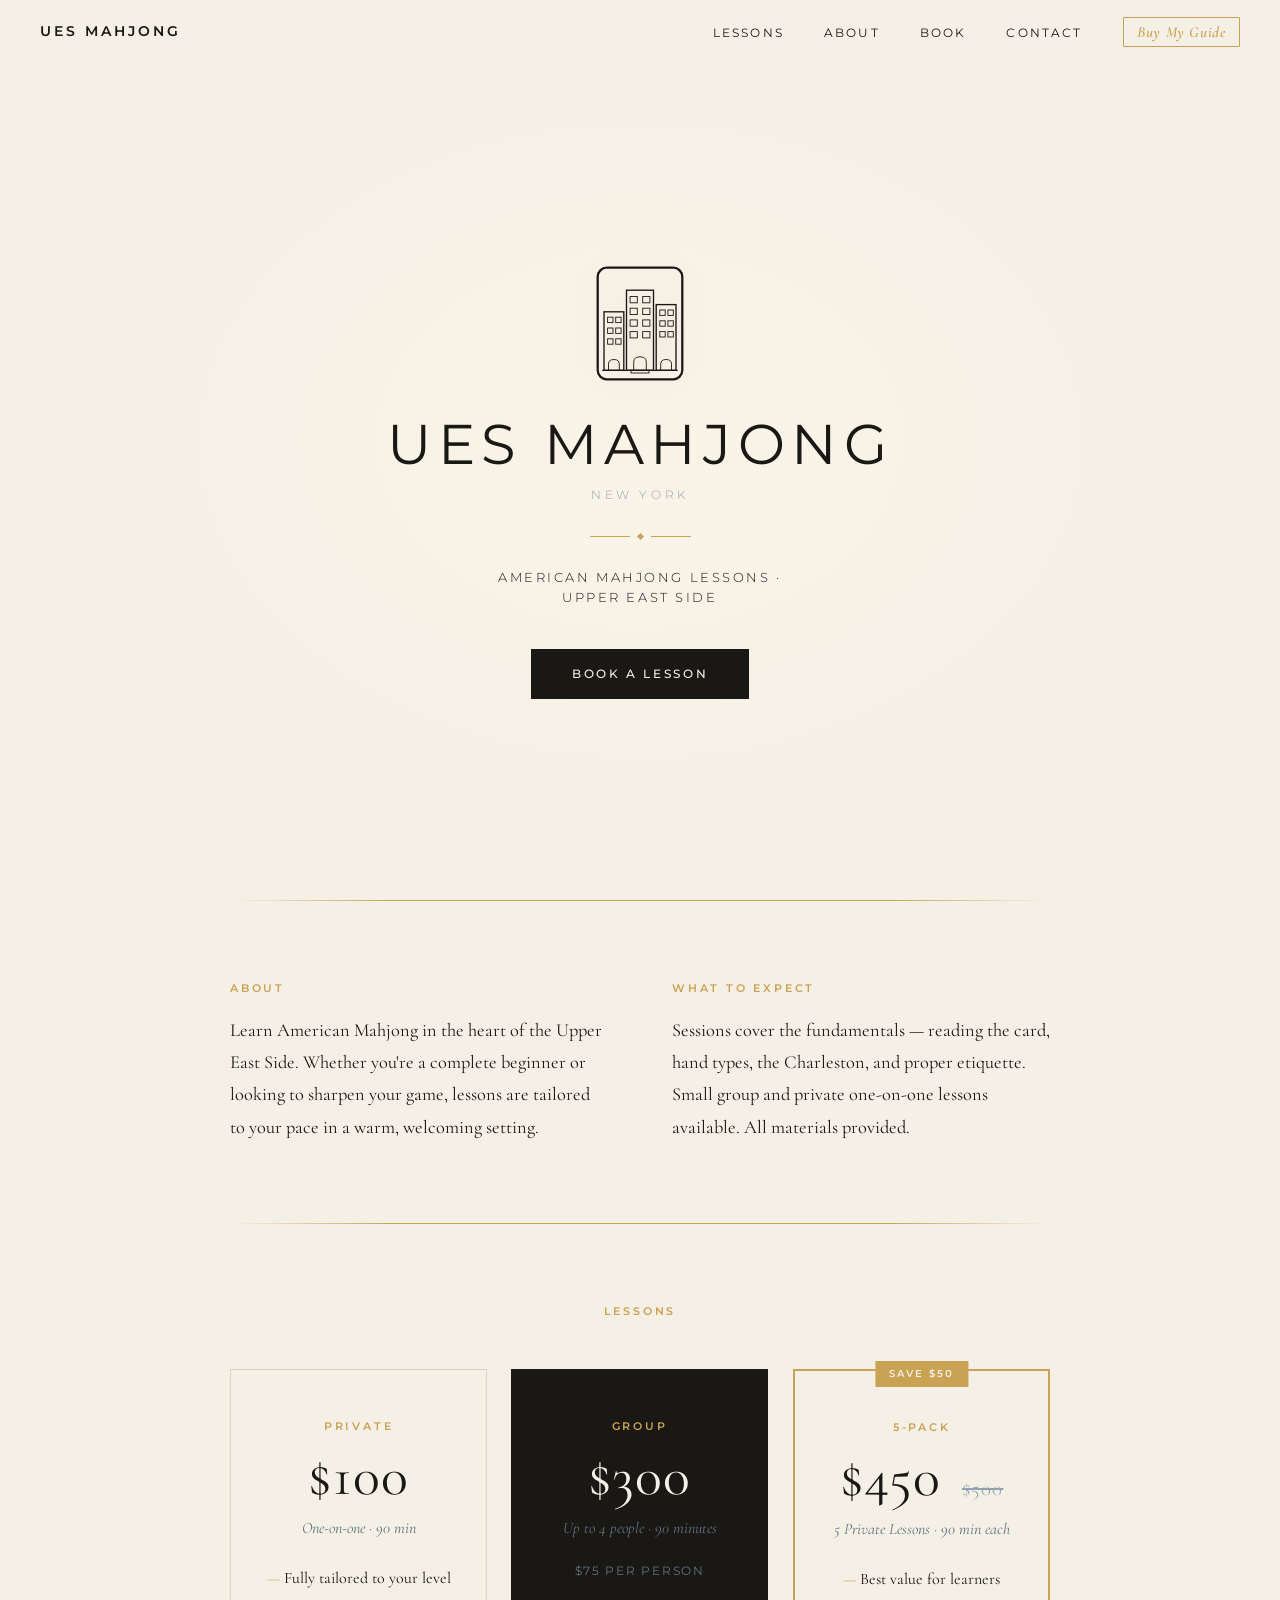
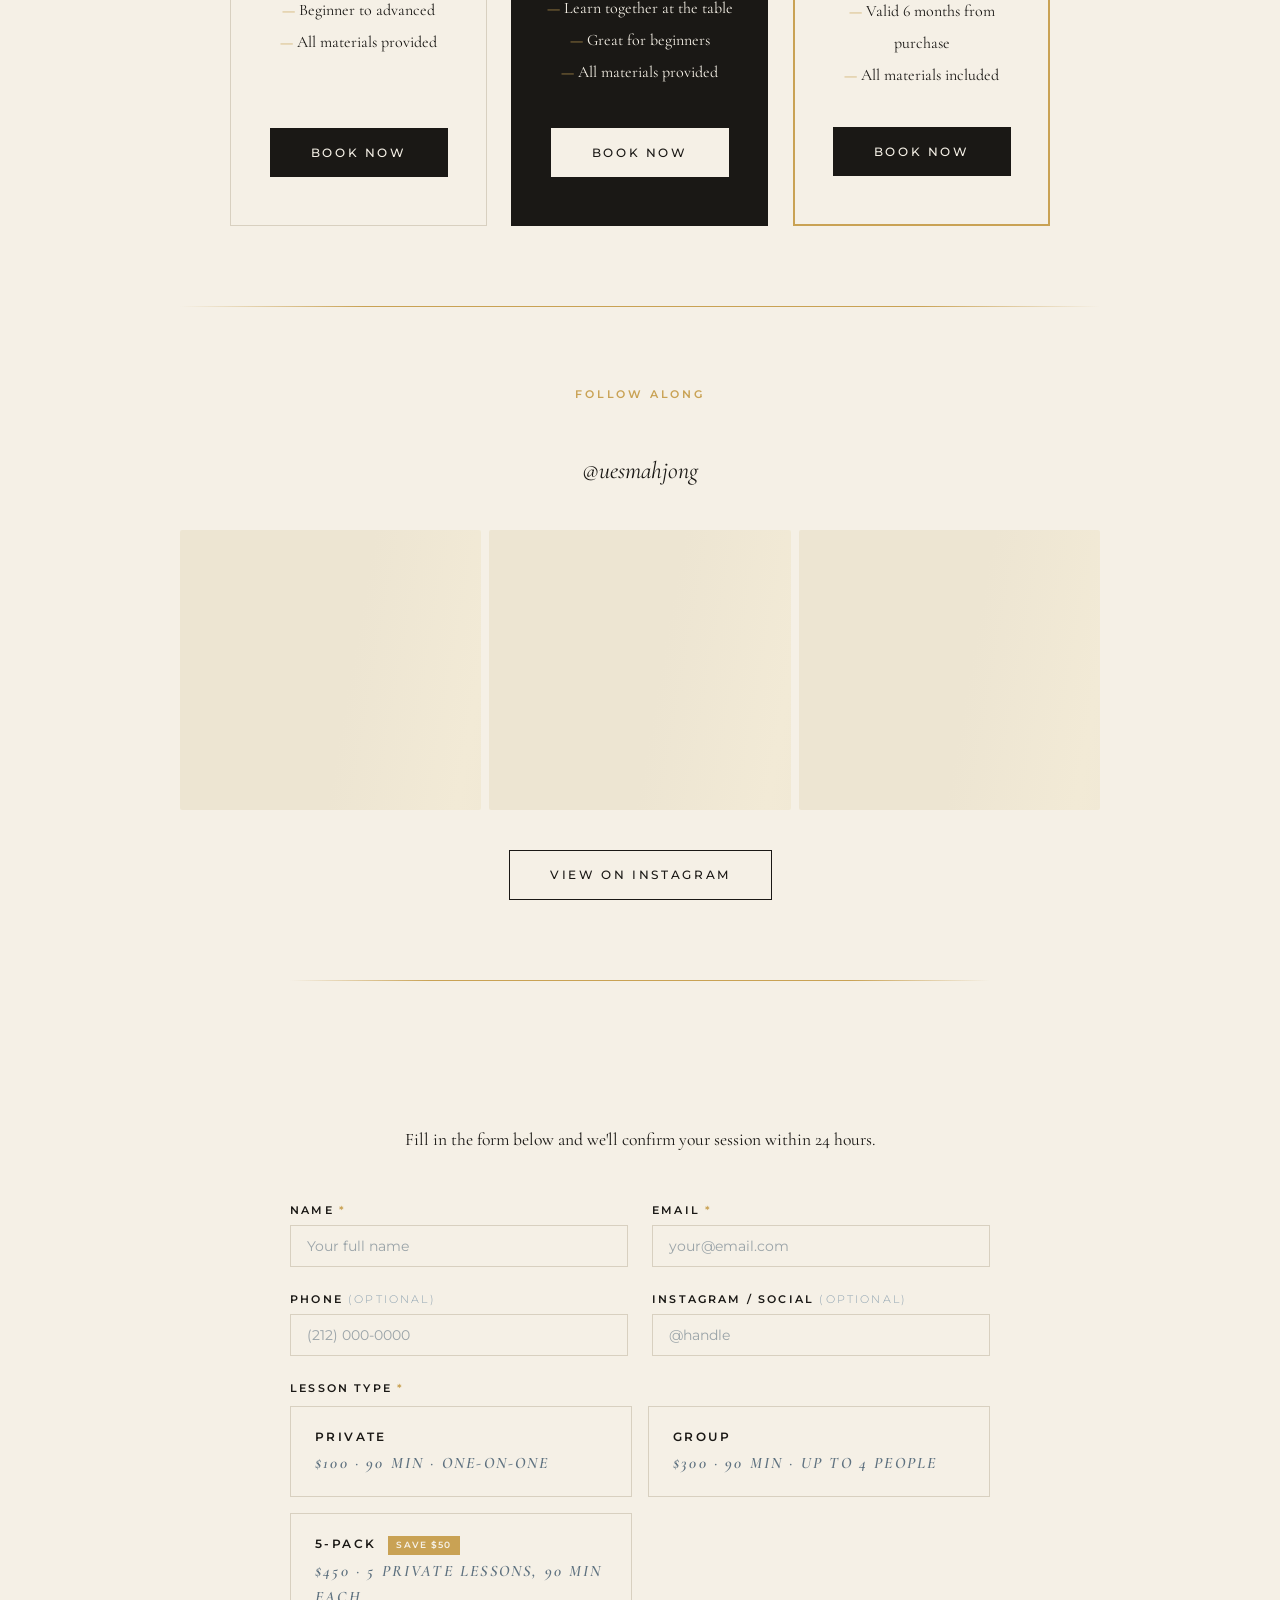
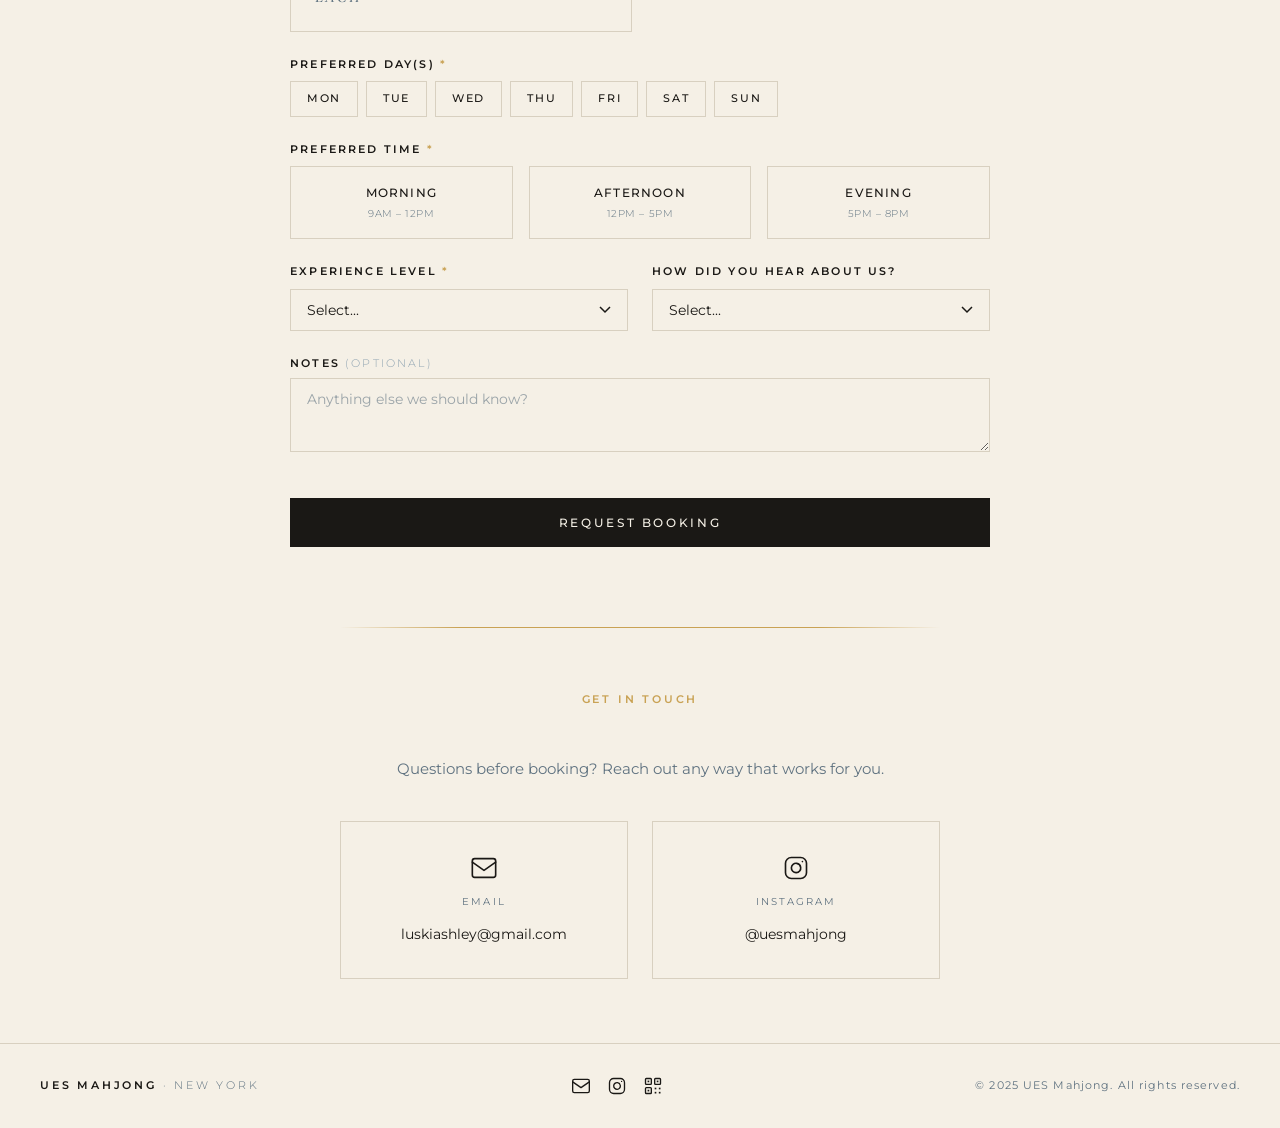
==== index.html @ 8f5a0c92 "Move Buy My Guide to end of nav, style as italic gold bordered pill https://claude.ai/code/session_0" ====
<!DOCTYPE html>
<html lang="en">
<head>
  <meta charset="UTF-8" />
  <meta name="viewport" content="width=device-width, initial-scale=1.0" />
  <meta name="theme-color" content="#f5f0e6" />
  <meta name="color-scheme" content="light" />
  <title>UES Mahjong · New York</title>
  <meta name="description" content="Private & group American Mahjong lessons on the Upper East Side, NYC. Beginner-friendly NMJL instruction — learn to play, improve your game, or host a mahjong night." />
  <link rel="canonical" href="https://uesmahjong.com/" />
  <link rel="icon" type="image/svg+xml" href="favicon.svg" />
  <link rel="apple-touch-icon" href="favicon.svg" />

  <link rel="preconnect" href="https://fonts.googleapis.com" />
  <link rel="preconnect" href="https://fonts.gstatic.com" crossorigin />
  <link rel="stylesheet" href="https://fonts.googleapis.com/css2?family=Cormorant+Garamond:ital,wght@0,400;0,600;1,400;1,600&family=Montserrat:wght@300;400;500;600&display=swap" />

  <meta property="og:type" content="website" />
  <meta property="og:url" content="https://uesmahjong.com/" />
  <meta property="og:title" content="UES Mahjong · American Mahjong Lessons in NYC" />
  <meta property="og:description" content="Private and group American Mahjong lessons on the Upper East Side. Learn to play, improve your game, or host a beginner session." />
  <meta property="og:image" content="https://uesmahjong.com/og-image.png" />
  <meta property="og:image:width" content="1200" />
  <meta property="og:image:height" content="630" />
  <meta property="og:locale" content="en_US" />
  <meta property="og:site_name" content="UES Mahjong" />

  <meta name="twitter:card" content="summary_large_image" />
  <meta name="twitter:title" content="UES Mahjong · American Mahjong Lessons in NYC" />
  <meta name="twitter:description" content="Private and group American Mahjong lessons on the Upper East Side." />
  <meta name="twitter:image" content="https://uesmahjong.com/og-image.png" />

  <script type="application/ld+json">
  {
    "@context": "https://schema.org",
    "@type": "LocalBusiness",
    "name": "UES Mahjong",
    "description": "Private and group American Mahjong lessons on the Upper East Side, New York City.",
    "url": "https://uesmahjong.com/",
    "image": "https://uesmahjong.com/og-image.png",
    "priceRange": "$$",
    "address": {
      "@type": "PostalAddress",
      "addressLocality": "New York",
      "addressRegion": "NY",
      "addressCountry": "US"
    },
    "areaServed": "Upper East Side, Manhattan",
    "sameAs": ["https://instagram.com/uesmahjong"],
    "makesOffer": [
      { "@type": "Offer", "name": "Private Lesson (90 min)", "price": "100", "priceCurrency": "USD" },
      { "@type": "Offer", "name": "Group Lesson (up to 4, 90 min)", "price": "300", "priceCurrency": "USD" },
      { "@type": "Offer", "name": "5-Pack Private Lessons", "price": "450", "priceCurrency": "USD" }
    ]
  }
  </script>

  <link rel="stylesheet" href="style.css" />
</head>
<body>

  <!-- NAV -->
  <nav id="siteNav">
    <a class="nav-logo" href="#top">UES Mahjong</a>
    <ul class="nav-links">
      <li><a href="#lessons">Lessons</a></li>
      <li><a href="#about">About</a></li>
      <li><a href="#book">Book</a></li>
      <li><a href="#contact">Contact</a></li>
      <li><a href="guide.html" class="nav-buy">Buy My Guide</a></li>
    </ul>
    <button class="nav-toggle" type="button" aria-label="Open menu" aria-expanded="false" aria-controls="mobileMenu">
      <span></span><span></span><span></span>
    </button>
  </nav>

  <dialog id="mobileMenu" class="mobile-menu" aria-label="Site menu">
    <button class="mobile-menu-close" type="button" aria-label="Close menu">&times;</button>
    <ul class="mobile-menu-links">
      <li><a href="#lessons">Lessons</a></li>
      <li><a href="#about">About</a></li>
      <li><a href="#book">Book</a></li>
      <li><a href="#contact">Contact</a></li>
      <li><a href="guide.html" class="nav-buy">Buy My Guide</a></li>
    </ul>
  </dialog>

  <span id="top" aria-hidden="true"></span>

  <!-- HERO -->
  <section class="hero">
    <div class="hero-pattern" aria-hidden="true"></div>

    <!-- Brownstone logo mark -->
    <svg class="logo-mark" data-reveal viewBox="0 0 100 130" xmlns="http://www.w3.org/2000/svg" aria-hidden="true">
      <rect x="3" y="3" width="94" height="124" rx="10" ry="10" fill="none" stroke="currentColor" stroke-width="2.5"/>
      <!-- Left building -->
      <rect x="10" y="52" width="22" height="65" fill="none" stroke="currentColor" stroke-width="1.5"/>
      <rect x="14" y="58" width="6" height="6" fill="none" stroke="currentColor" stroke-width="1"/>
      <rect x="23" y="58" width="6" height="6" fill="none" stroke="currentColor" stroke-width="1"/>
      <rect x="14" y="70" width="6" height="6" fill="none" stroke="currentColor" stroke-width="1"/>
      <rect x="23" y="70" width="6" height="6" fill="none" stroke="currentColor" stroke-width="1"/>
      <rect x="14" y="82" width="6" height="6" fill="none" stroke="currentColor" stroke-width="1"/>
      <rect x="23" y="82" width="6" height="6" fill="none" stroke="currentColor" stroke-width="1"/>
      <path d="M 15 117 L 15 110 Q 15 105 21 105 Q 27 105 27 110 L 27 117" fill="none" stroke="currentColor" stroke-width="1"/>
      <!-- Middle building (tallest) -->
      <rect x="35" y="28" width="30" height="89" fill="none" stroke="currentColor" stroke-width="1.5"/>
      <rect x="39" y="35" width="8" height="7" fill="none" stroke="currentColor" stroke-width="1"/>
      <rect x="53" y="35" width="8" height="7" fill="none" stroke="currentColor" stroke-width="1"/>
      <rect x="39" y="48" width="8" height="7" fill="none" stroke="currentColor" stroke-width="1"/>
      <rect x="53" y="48" width="8" height="7" fill="none" stroke="currentColor" stroke-width="1"/>
      <rect x="39" y="61" width="8" height="7" fill="none" stroke="currentColor" stroke-width="1"/>
      <rect x="53" y="61" width="8" height="7" fill="none" stroke="currentColor" stroke-width="1"/>
      <rect x="39" y="74" width="8" height="7" fill="none" stroke="currentColor" stroke-width="1"/>
      <rect x="53" y="74" width="8" height="7" fill="none" stroke="currentColor" stroke-width="1"/>
      <path d="M 43 117 L 43 108 Q 43 102 50 102 Q 57 102 57 108 L 57 117" fill="none" stroke="currentColor" stroke-width="1"/>
      <rect x="40" y="117" width="20" height="3" fill="none" stroke="currentColor" stroke-width="1"/>
      <!-- Right building -->
      <rect x="68" y="44" width="22" height="73" fill="none" stroke="currentColor" stroke-width="1.5"/>
      <rect x="72" y="50" width="6" height="6" fill="none" stroke="currentColor" stroke-width="1"/>
      <rect x="81" y="50" width="6" height="6" fill="none" stroke="currentColor" stroke-width="1"/>
      <rect x="72" y="62" width="6" height="6" fill="none" stroke="currentColor" stroke-width="1"/>
      <rect x="81" y="62" width="6" height="6" fill="none" stroke="currentColor" stroke-width="1"/>
      <rect x="72" y="74" width="6" height="6" fill="none" stroke="currentColor" stroke-width="1"/>
      <rect x="81" y="74" width="6" height="6" fill="none" stroke="currentColor" stroke-width="1"/>
      <path d="M 73 117 L 73 110 Q 73 105 79 105 Q 85 105 85 110 L 85 117" fill="none" stroke="currentColor" stroke-width="1"/>
      <!-- Ground -->
      <line x1="8" y1="117" x2="92" y2="117" stroke="currentColor" stroke-width="1.5"/>
    </svg>

    <h1 class="hero-title" data-reveal>UES Mahjong</h1>
    <p class="hero-subtitle" data-reveal>New York</p>
    <div class="hero-flourish" data-reveal aria-hidden="true">
      <span class="flourish-line"></span><span class="flourish-diamond"></span><span class="flourish-line"></span>
    </div>
    <p class="hero-tagline" data-reveal>American Mahjong Lessons &middot;<br>Upper East Side</p>
    <a class="btn-book" data-reveal href="#book">Book a Lesson</a>

  </section>

  <!-- INTRO -->
  <section class="intro" id="about" data-reveal>

    <div class="intro-block" data-reveal>
      <h2>About</h2>
      <p>
        Learn American Mahjong in the heart of the Upper East Side. Whether you're a complete beginner or looking to sharpen your game, lessons are tailored to your pace in a warm, welcoming setting.
      </p>
    </div>

    <div class="intro-block" id="expect" data-reveal>
      <h2>What to Expect</h2>
      <p>
        Sessions cover the fundamentals — reading the card, hand types, the Charleston, and proper etiquette. Small group and private one-on-one lessons available. All materials provided.
      </p>
    </div>

  </section>

  <!-- LESSONS & PRICING -->
  <section class="pricing" id="lessons" data-reveal>
    <h2 class="section-label" data-reveal>Lessons</h2>
    <div class="pricing-grid">

      <div class="pricing-card" data-reveal>
        <p class="pricing-type">Private</p>
        <p class="pricing-amount">$100</p>
        <p class="pricing-detail">One-on-one · 90 min</p>
        <ul class="pricing-features">
          <li>Fully tailored to your level</li>
          <li>Beginner to advanced</li>
          <li>All materials provided</li>
        </ul>
        <a class="btn-book" href="#book">Book Now</a>
      </div>

      <div class="pricing-card pricing-card--featured" data-reveal>
        <p class="pricing-type">Group</p>
        <p class="pricing-amount">$300</p>
        <p class="pricing-detail">Up to 4 people · 90 minutes</p>
        <p class="pricing-per-note">$75 per person</p>
        <ul class="pricing-features">
          <li>Learn together at the table</li>
          <li>Great for beginners</li>
          <li>All materials provided</li>
        </ul>
        <a class="btn-book btn-book--light" href="#book">Book Now</a>
      </div>

      <div class="pricing-card pricing-card--package" data-reveal>
        <span class="pricing-save">Save $50</span>
        <p class="pricing-type">5-Pack</p>
        <p class="pricing-amount">$450 <span class="pricing-original">$500</span></p>
        <p class="pricing-detail">5 Private Lessons · 90 min each</p>
        <ul class="pricing-features">
          <li>Best value for learners</li>
          <li>Valid 6 months from purchase</li>
          <li>All materials included</li>
        </ul>
        <a class="btn-book" href="#book">Book Now</a>
      </div>

    </div>
  </section>

  <!-- INSTAGRAM -->
  <section class="instagram" id="instagram" data-reveal>
    <h2 class="section-label" data-reveal>Follow Along</h2>
    <p class="instagram-handle" data-reveal>
      <a href="https://instagram.com/uesmahjong" target="_blank" rel="noopener">&#64;uesmahjong</a>
    </p>
    <div class="instagram-embed" id="instagramEmbed" data-reveal>
      <div class="ig-skeleton" aria-hidden="true">
        <div class="ig-skeleton-tile"></div>
        <div class="ig-skeleton-tile"></div>
        <div class="ig-skeleton-tile"></div>
      </div>
      <div data-behold-id="a79mxJ9Tf52bvKmP9rlH"></div>
    </div>
    <a class="btn-book btn-book--outline" data-reveal href="https://instagram.com/uesmahjong" target="_blank" rel="noopener">View on Instagram</a>
  </section>

  <!-- BOOK -->
  <section class="booking" id="book" data-reveal>
    <h2 class="section-label" data-reveal>Book a Lesson</h2>
    <p class="booking-intro" data-reveal>Fill in the form below and we'll confirm your session within 24 hours.</p>

    <div class="booking-success" id="bookingSuccess">
      <p class="success-icon">&#10003;</p>
      <p class="success-title">Request Received</p>
      <p class="success-msg">Thank you! We'll be in touch within 24 hours to confirm your lesson.</p>
    </div>

    <form class="booking-form" id="bookingForm" action="https://formspree.io/f/mqewqwbw" method="POST" novalidate>

      <!-- Contact -->
      <div class="form-group form-group--float">
        <input type="text" id="name" name="name" required placeholder="Your full name" />
        <label for="name">Name <span class="required">*</span></label>
      </div>

      <div class="form-group form-group--float">
        <input type="email" id="email" name="email" required placeholder="your@email.com" />
        <label for="email">Email <span class="required">*</span></label>
      </div>

      <div class="form-group form-group--float">
        <input type="tel" id="phone" name="phone" placeholder="(212) 000-0000" />
        <label for="phone">Phone <span class="optional">(optional)</span></label>
      </div>

      <div class="form-group form-group--float">
        <input type="text" id="instagram" name="instagram" placeholder="@handle" />
        <label for="instagram">Instagram / Social <span class="optional">(optional)</span></label>
      </div>

      <!-- Lesson Type -->
      <div class="form-group form-group--full">
        <label>Lesson Type <span class="required">*</span></label>
        <div class="lesson-type-options">
          <label class="radio-card">
            <input type="radio" name="lesson_type" value="Private ($100 · 90 min)" required />
            <span class="radio-card-inner">
              <span class="radio-card-title">Private</span>
              <span class="radio-card-detail">$100 · 90 min · One-on-one</span>
            </span>
          </label>
          <label class="radio-card">
            <input type="radio" name="lesson_type" value="Group ($300 · 90 min · up to 4)" />
            <span class="radio-card-inner">
              <span class="radio-card-title">Group</span>
              <span class="radio-card-detail">$300 · 90 min · Up to 4 people</span>
            </span>
          </label>
          <label class="radio-card">
            <input type="radio" name="lesson_type" value="5-Pack Private ($450 · 5 × 90 min)" />
            <span class="radio-card-inner">
              <span class="radio-card-title">5-Pack <span class="radio-badge">Save $50</span></span>
              <span class="radio-card-detail">$450 · 5 private lessons, 90 min each</span>
            </span>
          </label>
        </div>
      </div>

      <!-- Group Size (shown only for group) -->
      <div class="form-group form-group--full form-group--collapsible" id="groupSizeField">
        <label for="group_size">Number of People <span class="required">*</span></label>
        <select id="group_size" name="group_size">
          <option value="">Select...</option>
          <option value="2">2 people</option>
          <option value="3">3 people</option>
          <option value="4">4 people</option>
        </select>
      </div>

      <!-- Preferred Days -->
      <div class="form-group form-group--full">
        <label>Preferred Day(s) <span class="required">*</span></label>
        <div class="day-checkboxes">
          <label class="day-pill"><input type="checkbox" name="days" value="Mon" /><span>Mon</span></label>
          <label class="day-pill"><input type="checkbox" name="days" value="Tue" /><span>Tue</span></label>
          <label class="day-pill"><input type="checkbox" name="days" value="Wed" /><span>Wed</span></label>
          <label class="day-pill"><input type="checkbox" name="days" value="Thu" /><span>Thu</span></label>
          <label class="day-pill"><input type="checkbox" name="days" value="Fri" /><span>Fri</span></label>
          <label class="day-pill"><input type="checkbox" name="days" value="Sat" /><span>Sat</span></label>
          <label class="day-pill"><input type="checkbox" name="days" value="Sun" /><span>Sun</span></label>
        </div>
      </div>

      <!-- Preferred Time -->
      <div class="form-group form-group--full">
        <label>Preferred Time <span class="required">*</span></label>
        <div class="time-options">
          <label class="time-card">
            <input type="radio" name="preferred_time" value="Morning (9am–12pm)" required />
            <span>Morning<br/><small>9am – 12pm</small></span>
          </label>
          <label class="time-card">
            <input type="radio" name="preferred_time" value="Afternoon (12pm–5pm)" />
            <span>Afternoon<br/><small>12pm – 5pm</small></span>
          </label>
          <label class="time-card">
            <input type="radio" name="preferred_time" value="Evening (5pm–8pm)" />
            <span>Evening<br/><small>5pm – 8pm</small></span>
          </label>
        </div>
      </div>

      <!-- Experience & Source -->
      <div class="form-group">
        <label for="experience">Experience Level <span class="required">*</span></label>
        <select id="experience" name="experience" required>
          <option value="">Select...</option>
          <option value="Beginner">Beginner — never played</option>
          <option value="Some experience">Some experience</option>
          <option value="Regular player">Regular player</option>
        </select>
      </div>

      <div class="form-group">
        <label for="source">How did you hear about us?</label>
        <select id="source" name="source">
          <option value="">Select...</option>
          <option value="Word of mouth">Word of mouth</option>
          <option value="Instagram">Instagram</option>
          <option value="Google">Google</option>
          <option value="Other">Other</option>
        </select>
      </div>

      <!-- Notes -->
      <div class="form-group form-group--full form-group--float">
        <textarea id="notes" name="notes" rows="3" placeholder="Anything else we should know?"></textarea>
        <label for="notes">Notes <span class="optional">(optional)</span></label>
      </div>

      <div class="form-group form-group--full">
        <p class="form-error" id="formError" aria-live="polite"></p>
        <button type="submit" class="btn-submit" id="submitBtn">Request Booking</button>
      </div>

    </form>

  </section>

  <!-- CONTACT -->
  <section class="contact-section" id="contact" data-reveal>
    <h2 class="section-label" data-reveal>Get in Touch</h2>
    <p class="contact-intro" data-reveal>Questions before booking? Reach out any way that works for you.</p>
    <div class="contact-cards">
      <a class="contact-card" data-reveal href="mailto:luskiashley@gmail.com">
        <svg viewBox="0 0 24 24" width="28" height="28" fill="none" stroke="currentColor" stroke-width="1.4" stroke-linecap="round" stroke-linejoin="round"><rect x="2" y="4" width="20" height="16" rx="2"/><path d="M2 7l10 7 10-7"/></svg>
        <span class="contact-card-label">Email</span>
        <span class="contact-card-value">luskiashley@gmail.com</span>
      </a>
      <a class="contact-card" data-reveal href="https://instagram.com/uesmahjong" target="_blank" rel="noopener">
        <svg viewBox="0 0 24 24" width="28" height="28" fill="none" stroke="currentColor" stroke-width="1.4" stroke-linecap="round" stroke-linejoin="round"><rect x="3" y="3" width="18" height="18" rx="5" ry="5"/><path d="M16 11.37A4 4 0 1 1 12.63 8 4 4 0 0 1 16 11.37z"/><line x1="17.5" y1="6.5" x2="17.51" y2="6.5"/></svg>
        <span class="contact-card-label">Instagram</span>
        <span class="contact-card-value">@uesmahjong</span>
      </a>
    </div>
  </section>

  <!-- FOOTER -->
  <footer>
    <p class="footer-brand">UES Mahjong <span>&middot; New York</span></p>
    <div class="footer-icons">
      <a class="footer-social" href="mailto:luskiashley@gmail.com" aria-label="Email">
        <svg viewBox="0 0 24 24" width="20" height="20" fill="none" stroke="currentColor" stroke-width="1.6" stroke-linecap="round" stroke-linejoin="round">
          <rect x="2" y="4" width="20" height="16" rx="2"/>
          <path d="M2 7l10 7 10-7"/>
        </svg>
      </a>
      <a class="footer-social" href="https://instagram.com/uesmahjong" target="_blank" rel="noopener" aria-label="Instagram">
        <svg viewBox="0 0 24 24" width="20" height="20" fill="none" stroke="currentColor" stroke-width="1.6" stroke-linecap="round" stroke-linejoin="round">
          <rect x="3" y="3" width="18" height="18" rx="5" ry="5"/>
          <path d="M16 11.37A4 4 0 1 1 12.63 8 4 4 0 0 1 16 11.37z"/>
          <line x1="17.5" y1="6.5" x2="17.51" y2="6.5"/>
        </svg>
      </a>
      <button class="footer-social qr-trigger" type="button" aria-label="Show QR code" onclick="document.getElementById('qrModal').showModal()">
        <svg viewBox="0 0 24 24" width="20" height="20" fill="none" stroke="currentColor" stroke-width="1.6" stroke-linejoin="round">
          <rect x="3" y="3" width="7" height="7" rx="1"/>
          <rect x="14" y="3" width="7" height="7" rx="1"/>
          <rect x="3" y="14" width="7" height="7" rx="1"/>
          <rect x="5.5" y="5.5" width="2" height="2" fill="currentColor" stroke="none"/>
          <rect x="16.5" y="5.5" width="2" height="2" fill="currentColor" stroke="none"/>
          <rect x="5.5" y="16.5" width="2" height="2" fill="currentColor" stroke="none"/>
          <rect x="14" y="14" width="2" height="2" fill="currentColor" stroke="none"/>
          <rect x="19" y="14" width="2" height="2" fill="currentColor" stroke="none"/>
          <rect x="14" y="19" width="2" height="2" fill="currentColor" stroke="none"/>
          <rect x="19" y="19" width="2" height="2" fill="currentColor" stroke="none"/>
        </svg>
      </button>
    </div>
    <small>&copy; 2025 UES Mahjong. All rights reserved.</small>
  </footer>

  <!-- QR code modal -->
  <dialog id="qrModal" class="qr-modal">
    <form method="dialog" class="qr-modal-inner">
      <button class="qr-close" aria-label="Close" type="submit">&times;</button>
      <p class="qr-title">Scan to visit</p>
      <img src="https://api.qrserver.com/v1/create-qr-code/?size=280x280&margin=10&data=https%3A%2F%2Fuesmahjong.com%2F" alt="QR code to UES Mahjong website" width="280" height="280" loading="lazy" referrerpolicy="no-referrer" />
      <p class="qr-url">uesmahjong.com</p>
    </form>
  </dialog>

  <!-- Sticky mobile book CTA -->
  <div class="sticky-cta" id="stickyCta" aria-hidden="true">
    <a class="sticky-cta-btn" href="#book">Book a Lesson</a>
  </div>

  <!-- Behold.so Instagram widget -->
  <script src="https://w.behold.so/widget.js" type="module"></script>

  <script>
    // Hero parallax — pattern layer at 0.35×, logo-mark at 0.15× (reduced on mobile)
    (function() {
      if (window.matchMedia('(prefers-reduced-motion: reduce)').matches) return;
      var pattern = document.querySelector('.hero-pattern');
      var logoMark = document.querySelector('.logo-mark');
      var hero = document.querySelector('.hero');
      if (!pattern || !hero) return;
      var isMobile = window.innerWidth < 768;
      var patternRate = isMobile ? 0.15 : 0.35;
      var logoRate = isMobile ? 0.06 : 0.15;
      var heroH = hero.offsetHeight;
      var ticking = false;
      window.addEventListener('scroll', function() {
        if (ticking) return;
        ticking = true;
        requestAnimationFrame(function() {
          var sy = window.scrollY;
          if (sy <= heroH) {
            pattern.style.transform = 'translateY(' + (sy * patternRate) + 'px)';
            if (logoMark) logoMark.style.transform = 'translateY(' + (sy * logoRate) + 'px)';
          }
          ticking = false;
        });
      }, { passive: true });
    })();

    // Scroll-aware nav
    (function() {
      var nav = document.getElementById('siteNav');
      if (!nav) return;
      var onScroll = function() {
        if (window.scrollY > 24) nav.classList.add('nav--scrolled');
        else nav.classList.remove('nav--scrolled');
      };
      window.addEventListener('scroll', onScroll, { passive: true });
      onScroll();
    })();

    // Reveal-on-scroll
    (function() {
      var prefersReduced = window.matchMedia && window.matchMedia('(prefers-reduced-motion: reduce)').matches;
      var els = document.querySelectorAll('[data-reveal]');
      if (prefersReduced || !('IntersectionObserver' in window)) {
        els.forEach(function(el) { el.classList.add('is-visible'); });
        return;
      }
      var io = new IntersectionObserver(function(entries) {
        entries.forEach(function(e) {
          if (e.isIntersecting) {
            e.target.classList.add('is-visible');
            io.unobserve(e.target);
          }
        });
      }, { rootMargin: '0px 0px -8% 0px', threshold: 0.05 });
      els.forEach(function(el) { io.observe(el); });
    })();

    // Mobile menu
    (function() {
      var toggle = document.querySelector('.nav-toggle');
      var menu = document.getElementById('mobileMenu');
      if (!toggle || !menu) return;
      var openMenu = function() {
        if (menu.hasAttribute('open')) return;
        try {
          if (typeof menu.showModal === 'function') menu.showModal();
          else menu.setAttribute('open', '');
        } catch(e) { menu.setAttribute('open', ''); }
        toggle.setAttribute('aria-expanded', 'true');
        document.body.classList.add('menu-open');
      };
      var closeMenu = function() {
        try {
          if (typeof menu.close === 'function') menu.close();
          else menu.removeAttribute('open');
        } catch(e) { menu.removeAttribute('open'); }
        toggle.setAttribute('aria-expanded', 'false');
        document.body.classList.remove('menu-open');
      };
      toggle.addEventListener('click', openMenu);
      menu.querySelector('.mobile-menu-close').addEventListener('click', closeMenu);
      menu.querySelectorAll('.mobile-menu-links a').forEach(function(a) {
        a.addEventListener('click', closeMenu);
      });
      menu.addEventListener('click', function(e) {
        if (e.target === menu) closeMenu();
      });
      document.addEventListener('keydown', function(e) {
        if (e.key === 'Escape' && menu.hasAttribute('open')) closeMenu();
      });
    })();

    // Sticky CTA — show after hero, hide when booking form is in view
    (function() {
      var cta = document.getElementById('stickyCta');
      var hero = document.querySelector('.hero');
      var booking = document.getElementById('book');
      if (!cta || !hero || !booking) return;
      var show = false;
      var nearBook = false;
      var update = function() {
        var heroBottom = hero.getBoundingClientRect().bottom;
        var bookTop = booking.getBoundingClientRect().top;
        var shouldShow = heroBottom < 0 && bookTop > 100;
        if (shouldShow !== show) {
          show = shouldShow;
          cta.classList.toggle('is-visible', show);
          cta.setAttribute('aria-hidden', String(!show));
        }
      };
      window.addEventListener('scroll', update, { passive: true });
      update();
    })();

    // Instagram skeleton — hide once the Behold widget injects content
    (function() {
      var wrap = document.getElementById('instagramEmbed');
      if (!wrap) return;
      var skeleton = wrap.querySelector('.ig-skeleton');
      var behold = wrap.querySelector('[data-behold-id]');
      if (!skeleton || !behold) return;
      var hide = function() { skeleton.classList.add('is-gone'); };
      var mo = new MutationObserver(function() {
        if (behold.children.length > 0 || behold.querySelector('img, a, iframe')) hide();
      });
      mo.observe(behold, { childList: true, subtree: true });
      // Fallback: give up after 6s so the section never looks broken
      setTimeout(hide, 6000);
    })();

    // Show/hide group size field
    document.querySelectorAll('input[name="lesson_type"]').forEach(function(radio) {
      radio.addEventListener('change', function() {
        var groupField = document.getElementById('groupSizeField');
        var groupSelect = document.getElementById('group_size');
        if (this.value.startsWith('Group')) {
          groupField.classList.add('is-open');
          groupSelect.required = true;
        } else {
          groupField.classList.remove('is-open');
          groupSelect.required = false;
          groupSelect.value = '';
        }
      });
    });

    // Detect if site is accessed from home network
    function isHomeNetwork() {
      var hostname = window.location.hostname;
      return hostname === 'localhost' ||
             hostname === '127.0.0.1' ||
             hostname.match(/^192\.168\.|^10\.|^172\.(1[6-9]|2[0-9]|3[01])\./);
    }

    // AJAX form submission via Formspree
    document.getElementById('bookingForm').addEventListener('submit', function(e) {
      e.preventDefault();
      var form = this;
      var btn = document.getElementById('submitBtn');
      var errorEl = document.getElementById('formError');
      btn.disabled = true;
      btn.textContent = 'Sending...';
      errorEl.textContent = '';
      fetch(form.action, {
        method: 'POST',
        body: new FormData(form),
        headers: { 'Accept': 'application/json' }
      }).then(function(res) {
        return res.json().then(function(data) {
          if (res.ok) {
            form.style.display = 'none';
            document.getElementById('bookingSuccess').style.display = 'block';
          } else {
            var msg = 'Something went wrong. ';
            if (res.status === 403 && isHomeNetwork()) {
              msg = 'Form access is restricted on home networks. Contact luskiashley@gmail.com to request a booking.';
            } else if (data && data.errors && data.errors.length) {
              msg = data.errors.map(function(e) { return e.message; }).join(' ');
            } else if (data && data.error) {
              msg = data.error;
            } else if (res.status === 403) {
              msg = 'Access denied. ';
            }
            errorEl.textContent = msg + (msg.endsWith('.') ? '' : ' Or email luskiashley@gmail.com directly.');
            btn.disabled = false;
            btn.textContent = 'Request Booking';
          }
        });
      }).catch(function() {
        errorEl.textContent = 'Could not send. Please check your connection or email luskiashley@gmail.com.';
        btn.disabled = false;
        btn.textContent = 'Request Booking';
      });
    });
  </script>
</body>
</html>
---- style.css ----
:root {
  --cream: #f5f0e6;
  --cream-warm: #ede5d2;
  --near-black: #1a1815;
  --gold: #c9a254;
  --gold-soft: #dbbc79;
  --steel-blue: #8fa3b1;
  --slate: #5f7280;
  --border: #d8d0c0;
  --shadow-card: 0 12px 32px rgba(26, 24, 21, 0.08);
  --shadow-card-hover: 0 18px 44px rgba(26, 24, 21, 0.12);
  --ease: cubic-bezier(0.22, 0.61, 0.36, 1);
  --font-display: 'Cormorant Garamond', Georgia, serif;
  --font-sans: 'Montserrat', Arial, sans-serif;
}

*:focus-visible {
  outline: 2px solid var(--gold);
  outline-offset: 3px;
  border-radius: 2px;
}

/* Reveal-on-scroll system */
[data-reveal] {
  opacity: 0;
  transform: translateY(14px);
  transition: opacity 0.7s var(--ease), transform 0.7s var(--ease);
  will-change: opacity, transform;
}
[data-reveal].is-visible {
  opacity: 1;
  transform: none;
}
.pricing-grid [data-reveal]:nth-child(1) { transition-delay: 0s; }
.pricing-grid [data-reveal]:nth-child(2) { transition-delay: 0.08s; }
.pricing-grid [data-reveal]:nth-child(3) { transition-delay: 0.16s; }
.contact-cards [data-reveal]:nth-child(2) { transition-delay: 0.1s; }

@media (prefers-reduced-motion: reduce) {
  *, *::before, *::after {
    animation-duration: 0.01ms !important;
    animation-iteration-count: 1 !important;
    transition-duration: 0.01ms !important;
    scroll-behavior: auto !important;
  }
  [data-reveal] { opacity: 1; transform: none; }
}

*, *::before, *::after {
  box-sizing: border-box;
  margin: 0;
  padding: 0;
}

html, body {
  overflow-x: clip;
}

html {
  scroll-behavior: smooth;
}

body {
  background-color: var(--cream);
  color: var(--near-black);
  font-family: var(--font-sans);
  font-weight: 400;
  line-height: 1.6;
  -webkit-font-smoothing: antialiased;
}

/* ── NAV ── */

nav {
  position: sticky;
  top: 0;
  z-index: 100;
  background-color: var(--cream);
  border-bottom: 1px solid transparent;
  padding: 0 2.5rem;
  display: flex;
  align-items: center;
  justify-content: space-between;
  height: 64px;
  transition: background-color 0.3s var(--ease), border-color 0.3s var(--ease), box-shadow 0.3s var(--ease);
}

nav.nav--scrolled {
  background-color: rgba(245, 240, 230, 0.88);
  backdrop-filter: saturate(1.2) blur(10px);
  -webkit-backdrop-filter: saturate(1.2) blur(10px);
  border-bottom-color: rgba(26, 24, 21, 0.06);
  box-shadow: 0 1px 0 rgba(26, 24, 21, 0.04);
}

.nav-logo {
  font-family: var(--font-sans);
  font-weight: 600;
  font-size: 0.85rem;
  letter-spacing: 0.22em;
  text-transform: uppercase;
  color: var(--near-black);
  text-decoration: none;
}

.nav-links {
  display: flex;
  gap: 2.5rem;
  list-style: none;
}

.nav-links a {
  position: relative;
  font-family: var(--font-sans);
  font-weight: 400;
  font-size: 0.75rem;
  letter-spacing: 0.18em;
  text-transform: uppercase;
  color: var(--near-black);
  text-decoration: none;
  transition: color 0.2s;
  padding-bottom: 2px;
}

.nav-links a::after {
  content: '';
  position: absolute;
  left: 0;
  right: 100%;
  bottom: -2px;
  height: 1px;
  background-color: var(--gold);
  transition: right 0.3s var(--ease);
}

.nav-links a:hover,
.nav-links a.active {
  color: var(--gold);
}

.nav-links a:hover::after,
.nav-links a.active::after {
  right: 0;
}

/* Buy My Guide nav link */
.nav-links .nav-buy {
  font-family: var(--font-display);
  font-style: italic;
  font-size: 0.95rem;
  font-weight: 600;
  letter-spacing: 0.04em;
  text-transform: none;
  color: var(--gold);
  border: 1px solid var(--gold);
  padding: 0.3rem 0.85rem;
  border-radius: 1px;
  transition: background 0.2s var(--ease), color 0.2s var(--ease);
}
.nav-links .nav-buy::after { display: none; }
.nav-links .nav-buy:hover,
.nav-links .nav-buy.active {
  background: var(--gold);
  color: var(--cream);
}

.mobile-menu-links .nav-buy {
  font-family: var(--font-display);
  font-style: italic;
  font-size: 1.3rem;
  color: var(--gold);
}

/* Mobile hamburger */
.nav-toggle {
  display: none;
  width: 36px;
  height: 36px;
  background: none;
  border: 1px solid transparent;
  padding: 0;
  cursor: pointer;
  flex-direction: column;
  align-items: center;
  justify-content: center;
  gap: 5px;
  border-radius: 2px;
}
.nav-toggle span {
  display: block;
  width: 20px;
  height: 1.5px;
  background-color: var(--near-black);
  transition: transform 0.3s var(--ease), opacity 0.3s var(--ease);
}
.nav-toggle:hover span { background-color: var(--gold); }

.nav-toggle[aria-expanded="true"] span:nth-child(1) {
  transform: translateY(6.5px) rotate(45deg);
}
.nav-toggle[aria-expanded="true"] span:nth-child(2) {
  opacity: 0;
  transform: scaleX(0);
}
.nav-toggle[aria-expanded="true"] span:nth-child(3) {
  transform: translateY(-6.5px) rotate(-45deg);
}

/* Mobile menu dialog */
.mobile-menu {
  position: fixed;
  inset: 0;
  border: none;
  padding: 0;
  margin: 0;
  width: 100%;
  max-width: 100%;
  height: 100%;
  max-height: 100%;
  background-color: var(--cream);
  color: var(--near-black);
  display: none;
  z-index: 200;
}
.mobile-menu::backdrop { background: rgba(26, 24, 21, 0.3); }
.mobile-menu[open] {
  display: flex;
  flex-direction: column;
  align-items: center;
  justify-content: center;
}
.mobile-menu-close {
  position: absolute;
  top: 1rem;
  right: 1.25rem;
  background: none;
  border: none;
  font-size: 2rem;
  line-height: 1;
  color: var(--near-black);
  cursor: pointer;
  padding: 0.25rem 0.75rem;
  transition: color 0.2s;
}
.mobile-menu-close:hover { color: var(--gold); }
.mobile-menu-links {
  list-style: none;
  display: flex;
  flex-direction: column;
  gap: 1.75rem;
  text-align: center;
  padding: 0;
  margin: 0;
}
.mobile-menu-links a {
  font-family: var(--font-sans);
  font-weight: 500;
  font-size: 1rem;
  letter-spacing: 0.25em;
  text-transform: uppercase;
  color: var(--near-black);
  text-decoration: none;
  padding: 0.4rem 0.5rem;
  transition: color 0.2s;
}
.mobile-menu-links a:hover,
.mobile-menu-links a[aria-current="page"] {
  color: var(--gold);
}
body.menu-open { overflow: hidden; }

/* ── HERO ── */

.hero {
  position: relative;
  min-height: calc(100vh - 64px);
  display: flex;
  flex-direction: column;
  align-items: center;
  justify-content: center;
  text-align: center;
  padding: 4rem 2rem;
  gap: 0;
  background:
    radial-gradient(ellipse at 50% 45%, #faf4e8 0%, var(--cream) 60%, var(--cream) 100%);
  overflow: hidden;
  isolation: isolate;
}

.hero-pattern {
  position: absolute;
  inset: 0;
  z-index: -1;
  pointer-events: none;
  -webkit-mask-image: radial-gradient(ellipse at 50% 50%, rgba(0,0,0,0.9) 30%, rgba(0,0,0,0) 75%);
          mask-image: radial-gradient(ellipse at 50% 50%, rgba(0,0,0,0.9) 30%, rgba(0,0,0,0) 75%);
  will-change: transform;
}

.logo-mark {
  width: 90px;
  height: auto;
  color: var(--near-black);
  margin-bottom: 2rem;
  filter: drop-shadow(0 6px 18px rgba(26, 24, 21, 0.08));
}

.hero-title {
  font-family: var(--font-sans);
  font-weight: 400;
  font-size: clamp(2rem, 5.2vw, 3.5rem);
  letter-spacing: 0.12em;
  line-height: 1.1;
  text-transform: uppercase;
  margin-bottom: 0.6rem;
}

.hero-flourish {
  display: inline-flex;
  align-items: center;
  justify-content: center;
  gap: 0.5rem;
  margin: 0 auto 1.5rem;
  height: 1rem;
}
.flourish-line {
  display: block;
  width: 40px;
  height: 1px;
  background-color: var(--gold);
}
.flourish-diamond {
  display: block;
  width: 5px;
  height: 5px;
  background-color: var(--gold);
  transform: rotate(45deg);
}

.hero-subtitle {
  font-family: var(--font-sans);
  font-weight: 300;
  font-size: 0.75rem;
  letter-spacing: 0.3em;
  text-transform: uppercase;
  color: var(--steel-blue);
  margin-bottom: 1.5rem;
}

.hero-tagline {
  font-family: var(--font-sans);
  font-weight: 300;
  font-size: 0.8rem;
  letter-spacing: 0.2em;
  text-transform: uppercase;
  color: var(--near-black);
  margin-bottom: 2.5rem;
}


.btn-book {
  display: inline-block;
  font-family: var(--font-sans);
  font-weight: 500;
  font-size: 0.75rem;
  letter-spacing: 0.22em;
  text-transform: uppercase;
  color: var(--cream);
  background-color: var(--near-black);
  border: 1px solid var(--near-black);
  padding: 0.9rem 2.5rem;
  text-decoration: none;
  transition: background-color 0.2s, color 0.2s, border-color 0.2s, transform 0.2s var(--ease);
}

.btn-book:hover {
  background-color: var(--gold);
  border-color: var(--gold);
  transform: scale(1.02);
}

/* ── INTRO ── */

.intro {
  display: grid;
  grid-template-columns: 1fr 1fr;
  gap: 4rem;
  max-width: 900px;
  margin: 0 auto;
  padding: 5rem 2.5rem;
  border-top: 1px solid var(--border);
}

.intro-block h2 {
  font-family: var(--font-sans);
  font-weight: 600;
  font-size: 0.7rem;
  letter-spacing: 0.25em;
  text-transform: uppercase;
  color: var(--gold);
  margin-bottom: 1rem;
}

.intro-block p {
  font-family: var(--font-display);
  font-size: 1.15rem;
  line-height: 1.75;
  color: var(--near-black);
}

/* ── PRICING ── */

.pricing {
  max-width: 900px;
  margin: 0 auto;
  padding: 5rem 2.5rem;
  border-top: 1px solid var(--border);
  text-align: center;
}

.section-label {
  font-family: var(--font-sans);
  font-weight: 600;
  font-size: 0.7rem;
  letter-spacing: 0.25em;
  text-transform: uppercase;
  color: var(--gold);
  margin-bottom: 3rem;
}

.pricing-grid {
  display: grid;
  grid-template-columns: repeat(3, 1fr);
  gap: 1.5rem;
}

@media (max-width: 900px) {
  .pricing-grid { grid-template-columns: 1fr; gap: 2rem; }
}

.pricing-card {
  position: relative;
  border: 1px solid var(--border);
  padding: 3rem 2rem;
  display: flex;
  flex-direction: column;
  align-items: center;
  gap: 0.75rem;
  background-color: var(--cream);
  transition: transform 0.3s var(--ease), box-shadow 0.3s var(--ease), border-color 0.3s var(--ease);
}

.pricing-card::before {
  content: '';
  position: absolute;
  top: 0;
  left: 0;
  right: 0;
  height: 2px;
  background-color: var(--gold);
  transform: scaleX(0);
  transform-origin: center;
  transition: transform 0.35s var(--ease);
}

.pricing-card:hover {
  transform: translateY(-4px);
  box-shadow: var(--shadow-card);
  border-color: var(--gold);
}

.pricing-card:hover::before {
  transform: scaleX(1);
}

.pricing-card--package {
  border-color: var(--gold);
  border-width: 2px;
}

.pricing-save {
  position: absolute;
  top: -0.65rem;
  left: 50%;
  transform: translateX(-50%);
  background-color: var(--gold);
  color: var(--cream);
  font-family: var(--font-sans);
  font-size: 0.6rem;
  font-weight: 600;
  letter-spacing: 0.2em;
  text-transform: uppercase;
  padding: 0.35rem 0.9rem;
  white-space: nowrap;
}

.pricing-original {
  font-size: 1.3rem;
  color: var(--steel-blue);
  text-decoration: line-through;
  margin-left: 0.4rem;
  font-weight: 300;
}

.pricing-card--featured {
  background-color: var(--near-black);
  border-color: var(--near-black);
  color: var(--cream);
}

.pricing-type {
  font-family: var(--font-sans);
  font-weight: 600;
  font-size: 0.7rem;
  letter-spacing: 0.25em;
  text-transform: uppercase;
  color: var(--gold);
}

.pricing-amount {
  font-family: var(--font-display);
  font-weight: 400;
  font-size: 3.5rem;
  line-height: 1;
  letter-spacing: 0.02em;
}

.pricing-per {
  font-size: 1.2rem;
  color: var(--steel-blue);
}

.pricing-per-note {
  font-family: var(--font-sans);
  font-size: 0.72rem;
  letter-spacing: 0.15em;
  text-transform: uppercase;
  color: var(--steel-blue);
}

.pricing-detail {
  font-family: var(--font-display);
  font-style: italic;
  font-size: 1rem;
  color: var(--steel-blue);
  margin-bottom: 0.5rem;
}

.pricing-card--featured .pricing-detail {
  color: var(--steel-blue);
}

.pricing-features {
  list-style: none;
  margin-bottom: 1.5rem;
}

.pricing-features li {
  font-family: var(--font-display);
  font-size: 1rem;
  line-height: 2;
}

.pricing-features li::before {
  content: '—\00a0';
  color: var(--gold);
}

.pricing-card .btn-book {
  margin-top: auto;
}

.btn-book--light {
  background-color: var(--cream);
  border-color: var(--cream);
  color: var(--near-black);
}

.btn-book--light:hover {
  background-color: var(--gold);
  border-color: var(--gold);
  color: var(--cream);
}

@media (max-width: 600px) {
  .pricing-grid {
    grid-template-columns: 1fr;
  }


}

/* ── BOOKING FORM ── */

.booking {
  max-width: 780px;
  margin: 0 auto;
  padding: 5rem 2.5rem;
  border-top: 1px solid var(--border);
  text-align: center;
}

.booking-intro {
  font-family: var(--font-display);
  font-size: 1.1rem;
  color: var(--near-black);
  margin-bottom: 3rem;
}

.booking-form {
  display: grid;
  grid-template-columns: 1fr 1fr;
  gap: 1.5rem;
  text-align: left;
}

.form-group {
  display: flex;
  flex-direction: column;
  gap: 0.5rem;
}

.form-group--full {
  grid-column: 1 / -1;
}

.form-group label {
  font-family: var(--font-sans);
  font-size: 0.68rem;
  font-weight: 600;
  letter-spacing: 0.2em;
  text-transform: uppercase;
  color: var(--near-black);
}

.required { color: var(--gold); }
.optional { color: var(--steel-blue); font-weight: 300; }

.form-group input[type="text"],
.form-group input[type="email"],
.form-group input[type="tel"],
.form-group select,
.form-group textarea {
  font-family: var(--font-sans);
  font-size: 0.85rem;
  color: var(--near-black);
  background-color: var(--cream);
  border: 1px solid var(--border);
  padding: 0.75rem 1rem;
  outline: none;
  transition: border-color 0.2s;
  width: 100%;
  appearance: none;
  -webkit-appearance: none;
}

.form-group select {
  background-image: url("data:image/svg+xml,%3Csvg xmlns='http://www.w3.org/2000/svg' width='12' height='8' viewBox='0 0 12 8'%3E%3Cpath d='M1 1l5 5 5-5' stroke='%231a1815' stroke-width='1.5' fill='none'/%3E%3C/svg%3E");
  background-repeat: no-repeat;
  background-position: right 1rem center;
  padding-right: 2.5rem;
}

.form-group input:focus,
.form-group select:focus,
.form-group textarea:focus {
  border-color: var(--gold);
}

.form-group textarea { resize: vertical; }

/* Lesson type radio cards */
.lesson-type-options {
  display: grid;
  grid-template-columns: 1fr 1fr;
  gap: 1rem;
}

.radio-card {
  cursor: pointer;
}

.radio-card input { display: none; }

.radio-card-inner {
  display: flex;
  flex-direction: column;
  gap: 0.3rem;
  border: 1px solid var(--border);
  padding: 1.25rem 1.5rem;
  transition: border-color 0.2s, background-color 0.2s, transform 0.15s var(--ease);
}

.radio-card input:checked + .radio-card-inner {
  border-color: var(--near-black);
  background-color: var(--near-black);
  color: var(--cream);
  transform: scale(1.02);
}

.radio-card-title {
  font-family: var(--font-sans);
  font-size: 0.75rem;
  font-weight: 600;
  letter-spacing: 0.2em;
  text-transform: uppercase;
}

.radio-card-detail {
  font-family: var(--font-display);
  font-style: italic;
  font-size: 1rem;
  color: var(--steel-blue);
}

.radio-card input:checked + .radio-card-inner .radio-card-detail {
  color: var(--steel-blue);
}

/* Day-of-week pills */
.day-checkboxes {
  display: flex;
  flex-wrap: wrap;
  gap: 0.5rem;
}

.day-pill { cursor: pointer; }
.day-pill input { display: none; }

.day-pill span {
  display: inline-block;
  font-family: var(--font-sans);
  font-size: 0.7rem;
  font-weight: 500;
  letter-spacing: 0.15em;
  text-transform: uppercase;
  border: 1px solid var(--border);
  padding: 0.5rem 1rem;
  transition: border-color 0.2s, background-color 0.2s, color 0.2s, transform 0.15s var(--ease);
}

.day-pill input:checked + span {
  background-color: var(--near-black);
  border-color: var(--near-black);
  color: var(--cream);
  transform: scale(1.08);
}

/* Time cards */
.time-options {
  display: grid;
  grid-template-columns: repeat(3, 1fr);
  gap: 1rem;
}

.time-card { cursor: pointer; }
.time-card input { display: none; }

.time-card span {
  display: block;
  text-align: center;
  font-family: var(--font-sans);
  font-size: 0.75rem;
  font-weight: 500;
  letter-spacing: 0.1em;
  text-transform: uppercase;
  border: 1px solid var(--border);
  padding: 1rem;
  transition: border-color 0.2s, background-color 0.2s, color 0.2s, transform 0.15s var(--ease);
  line-height: 1.6;
}

.time-card small { font-size: 0.65rem; color: var(--steel-blue); font-weight: 300; letter-spacing: 0.05em; }

.time-card input:checked + span {
  background-color: var(--near-black);
  border-color: var(--near-black);
  color: var(--cream);
  transform: scale(1.02);
}

.time-card input:checked + span small { color: var(--steel-blue); }

/* Submit */
.btn-submit {
  width: 100%;
  font-family: var(--font-sans);
  font-weight: 500;
  font-size: 0.75rem;
  letter-spacing: 0.22em;
  text-transform: uppercase;
  color: var(--cream);
  background-color: var(--near-black);
  border: 1px solid var(--near-black);
  padding: 1rem;
  cursor: pointer;
  transition: background-color 0.2s, border-color 0.2s, transform 0.2s var(--ease);
}

.btn-submit:hover:not(:disabled) { background-color: var(--gold); border-color: var(--gold); transform: scale(1.01); }
.btn-submit:disabled { opacity: 0.5; cursor: not-allowed; }

.form-error {
  font-family: var(--font-sans);
  font-size: 0.75rem;
  color: #8c3d3d;
  min-height: 1.2em;
}

/* Success state */
.booking-success {
  display: none;
  text-align: center;
  padding: 3rem 0;
}

.success-icon {
  font-size: 2rem;
  color: var(--gold);
  margin-bottom: 1rem;
}

.success-title {
  font-family: var(--font-display);
  font-size: 2rem;
  margin-bottom: 0.75rem;
}

.success-msg {
  font-family: var(--font-sans);
  font-size: 0.8rem;
  letter-spacing: 0.1em;
  color: var(--steel-blue);
}

@media (max-width: 768px) {
  .booking { padding: 3rem 1.25rem; }
  .booking-form { grid-template-columns: 1fr; }
  .lesson-type-options { grid-template-columns: 1fr; }
  .time-options { grid-template-columns: 1fr; }
}

/* ── INSTAGRAM ── */

.instagram {
  max-width: 1000px;
  margin: 0 auto;
  padding: 5rem 2.5rem;
  border-top: 1px solid var(--border);
  text-align: center;
}

.instagram-handle {
  font-family: var(--font-display);
  font-style: italic;
  font-size: 1.5rem;
  margin-bottom: 2.5rem;
}

.instagram-handle a {
  color: var(--near-black);
  text-decoration: none;
  transition: color 0.2s;
}

.instagram-handle a:hover { color: var(--gold); }

.instagram-embed {
  min-height: 280px;
  margin-bottom: 2.5rem;
}

.btn-book--outline {
  background-color: transparent;
  color: var(--near-black);
}

.btn-book--outline:hover {
  background-color: var(--near-black);
  color: var(--cream);
}

.radio-badge {
  display: inline-block;
  background-color: var(--gold);
  color: var(--cream);
  font-size: 0.55rem;
  font-weight: 600;
  letter-spacing: 0.15em;
  padding: 0.15rem 0.5rem;
  margin-left: 0.4rem;
  vertical-align: middle;
}

@media (max-width: 768px) {
  .instagram { padding: 3rem 1.25rem; }
}

/* ── FOOTER ── */

footer {
  border-top: 1px solid var(--border);
  padding: 2rem 2.5rem;
  display: flex;
  align-items: center;
  justify-content: space-between;
}

.footer-brand {
  font-family: var(--font-sans);
  font-weight: 600;
  font-size: 0.7rem;
  letter-spacing: 0.25em;
  text-transform: uppercase;
}

.footer-brand span {
  color: var(--steel-blue);
  font-weight: 300;
}

footer small {
  font-size: 0.7rem;
  letter-spacing: 0.1em;
  color: var(--steel-blue);
}

.footer-icons {
  display: inline-flex;
  align-items: center;
  gap: 1rem;
}

.footer-social {
  color: var(--near-black);
  display: inline-flex;
  align-items: center;
  transition: color 0.2s;
  background: none;
  border: none;
  padding: 0;
  cursor: pointer;
}

.footer-social:hover { color: var(--gold); }

/* ── CONTACT ── */

.contact-section {
  padding: 4rem 2.5rem;
  border-top: 1px solid var(--border);
  max-width: 680px;
  margin: 0 auto;
  text-align: center;
}

.contact-intro {
  color: var(--steel-blue);
  margin: 0.5rem 0 2.5rem;
  font-size: 0.95rem;
}

.contact-cards {
  display: grid;
  grid-template-columns: 1fr 1fr;
  gap: 1.5rem;
}

.contact-card {
  border: 1px solid var(--border);
  padding: 2rem 1.5rem;
  display: flex;
  flex-direction: column;
  align-items: center;
  gap: 0.75rem;
  color: var(--near-black);
  background-color: var(--cream);
  text-decoration: none;
  transition: transform 0.3s var(--ease), box-shadow 0.3s var(--ease), border-color 0.3s var(--ease), color 0.2s;
}

.contact-card:hover {
  border-color: var(--gold);
  color: var(--gold);
  transform: translateY(-4px);
  box-shadow: var(--shadow-card);
}

.contact-card-label {
  font-size: 0.65rem;
  letter-spacing: 0.2em;
  text-transform: uppercase;
  color: var(--steel-blue);
}

.contact-card-value {
  font-size: 0.9rem;
}

/* ── QR MODAL ── */

.qr-modal {
  border: none;
  padding: 0;
  background: transparent;
  max-width: 320px;
  width: 90vw;
  position: fixed;
  top: 50%;
  left: 50%;
  transform: translate(-50%, -50%);
  margin: 0;
}

.qr-modal::backdrop {
  background: rgba(26, 24, 21, 0.45);
  backdrop-filter: blur(3px);
}

.qr-modal-inner {
  position: relative;
  background: var(--cream);
  padding: 2rem 1.75rem 1.5rem;
  border: 1px solid rgba(26, 24, 21, 0.1);
  border-radius: 10px;
  text-align: center;
  box-shadow: 0 24px 64px rgba(0, 0, 0, 0.22), 0 4px 12px rgba(0, 0, 0, 0.08);
}

.qr-close {
  position: absolute;
  top: 0.5rem;
  right: 0.75rem;
  background: none;
  border: none;
  font-size: 1.75rem;
  line-height: 1;
  color: var(--near-black);
  cursor: pointer;
  padding: 0.25rem 0.5rem;
  transition: color 0.2s;
}

.qr-close:hover { color: var(--gold); }

.qr-title {
  font-family: 'Cormorant Garamond', serif;
  font-size: 1.5rem;
  font-style: italic;
  color: var(--near-black);
  margin: 0 0 1rem;
}

.qr-modal-inner img {
  display: block;
  margin: 0 auto;
  background: #fff;
  padding: 0.5rem;
  border: 1px solid rgba(26, 24, 21, 0.08);
  max-width: 100%;
  height: auto;
}

.qr-url {
  margin: 1rem 0 0;
  font-size: 0.75rem;
  letter-spacing: 0.15em;
  text-transform: uppercase;
  color: var(--steel-blue);
}

/* ── RESPONSIVE ── */

@media (max-width: 768px) {
  nav {
    padding: 0 1.25rem;
  }

  .nav-links {
    gap: 1.5rem;
  }

  .intro {
    grid-template-columns: 1fr;
    gap: 2.5rem;
    padding: 3rem 1.25rem;
  }

  footer {
    flex-direction: column;
    gap: 0.75rem;
    text-align: center;
    padding: 1.5rem 1.25rem;
  }
}

@media (max-width: 680px) {
  .nav-links {
    display: none;
  }

  .nav-toggle {
    display: inline-flex;
  }
}

@media (max-width: 480px) {
  .contact-cards {
    grid-template-columns: 1fr;
  }

  .contact-section {
    padding: 3rem 1.25rem;
  }
}

/* ── INSTAGRAM SKELETON ── */

.ig-skeleton {
  position: absolute;
  inset: 0;
  display: grid;
  grid-template-columns: repeat(3, 1fr);
  gap: 0.5rem;
  pointer-events: none;
  transition: opacity 0.4s var(--ease);
}
.ig-skeleton.is-gone {
  opacity: 0;
}
.ig-skeleton-tile {
  background: linear-gradient(
    100deg,
    var(--cream-warm) 30%,
    #f2ead6 50%,
    var(--cream-warm) 70%
  );
  background-size: 200% 100%;
  animation: ig-shimmer 1.6s linear infinite;
  min-height: 120px;
  border-radius: 2px;
}
@keyframes ig-shimmer {
  0% { background-position: 100% 0; }
  100% { background-position: -100% 0; }
}
.instagram-embed {
  position: relative;
}

/* ── BOOKING FORM POLISH ── */

.form-group--collapsible {
  display: none;
}

.form-group--collapsible.is-open {
  display: flex;
  animation: fg-in 0.3s var(--ease);
}

@keyframes fg-in {
  from { opacity: 0; transform: translateY(-4px); }
  to   { opacity: 1; transform: none; }
}

.form-group:focus-within label {
  color: var(--gold);
}

.form-group input:focus,
.form-group select:focus,
.form-group textarea:focus {
  border-color: var(--gold);
  box-shadow: 0 1px 0 0 var(--gold);
}

.form-group input:invalid:not(:placeholder-shown),
.form-group textarea:invalid:not(:placeholder-shown) {
  border-color: #b9534e;
}

/* Keyboard-focus ring on choice cards */
.radio-card:focus-within .radio-card-inner,
.time-card:focus-within span,
.day-pill:focus-within span {
  outline: 2px solid var(--gold);
  outline-offset: 2px;
}

/* ── CONTRAST FIXES: small body text on cream uses slate, not steel-blue ── */

.pricing-detail,
.pricing-per-note,
.pricing-card--featured .pricing-detail,
.contact-card-label,
.contact-intro,
.footer-brand span,
footer small,
.qr-url,
.radio-card-detail,
.time-card small,
.success-msg {
  color: var(--slate);
}

/* keep decorative steel-blue only for scope it was intended as an accent */

/* Sections use data-reveal only for the ::before divider — don't fade them out */
section[data-reveal] {
  opacity: 1;
  transform: none;
  transition: none;
  will-change: auto;
}

/* ── ANIMATED SECTION DIVIDERS ── */

.intro,
.pricing,
.instagram,
.booking,
.contact-section {
  position: relative;
}

.intro::before,
.pricing::before,
.instagram::before,
.booking::before,
.contact-section::before {
  content: '';
  position: absolute;
  top: 0;
  left: 50%;
  transform: translateX(-50%) scaleX(0);
  transform-origin: center;
  width: calc(100% - 5rem);
  height: 1px;
  background: linear-gradient(90deg, transparent 0%, var(--gold) 20%, var(--gold) 80%, transparent 100%);
  transition: transform 0.8s var(--ease);
}

.intro.is-visible::before,
.pricing.is-visible::before,
.instagram.is-visible::before,
.booking.is-visible::before,
.contact-section.is-visible::before {
  transform: translateX(-50%) scaleX(1);
}

/* Remove the old static border-top from these sections since the animated line replaces it */
.intro { border-top: none; }
.pricing { border-top: none; }
.instagram { border-top: none; }
.booking { border-top: none; }
.contact-section { border-top: none; }

/* ── STICKY MOBILE BOOK CTA ── */

.sticky-cta {
  display: none;
  position: fixed;
  bottom: 0;
  left: 0;
  right: 0;
  z-index: 150;
  padding: 0.75rem 1.5rem calc(0.75rem + env(safe-area-inset-bottom, 0px));
  background: var(--cream);
  box-shadow: 0 -4px 20px rgba(26, 24, 21, 0.06);
  pointer-events: none;
  opacity: 0;
  transform: translateY(100%);
  transition: opacity 0.4s var(--ease), transform 0.4s var(--ease);
}

.sticky-cta.is-visible {
  opacity: 1;
  transform: translateY(0);
  pointer-events: auto;
}

.sticky-cta-btn {
  display: block;
  width: 100%;
  max-width: 320px;
  margin: 0 auto;
  font-family: var(--font-sans);
  font-weight: 500;
  font-size: 0.75rem;
  letter-spacing: 0.22em;
  text-transform: uppercase;
  text-align: center;
  color: var(--cream);
  background-color: var(--near-black);
  border: 1px solid var(--near-black);
  padding: 1rem 2rem;
  text-decoration: none;
  box-shadow: 0 4px 20px rgba(26, 24, 21, 0.18);
  transition: background-color 0.2s, border-color 0.2s;
}

.sticky-cta-btn:hover {
  background-color: var(--gold);
  border-color: var(--gold);
}

@media (min-width: 681px) {
  .sticky-cta {
    display: none !important;
  }
}

@media (max-width: 680px) {
  .sticky-cta {
    display: block;
  }
}

/* ── LABEL-ABOVE INPUTS (replaces floating labels) ── */

.form-group--float {
  display: flex;
  flex-direction: column-reverse;
  gap: 0.35rem;
  padding-top: 0;
}

.form-group--float label {
  position: static;
  transition: color 0.2s var(--ease);
}

.form-group--float input::placeholder,
.form-group--float textarea::placeholder {
  color: var(--slate);
  opacity: 0.6;
}

.form-group--float input:focus ~ label,
.form-group--float textarea:focus ~ label {
  color: var(--gold);
}

/* ── SCROLL PROGRESS BAR ── */

.scroll-progress {
  position: fixed;
  top: 64px;
  left: 0;
  width: 0%;
  height: 2px;
  background: var(--gold);
  z-index: 99;
  transition: width 0.08s linear;
  transform-origin: left;
}
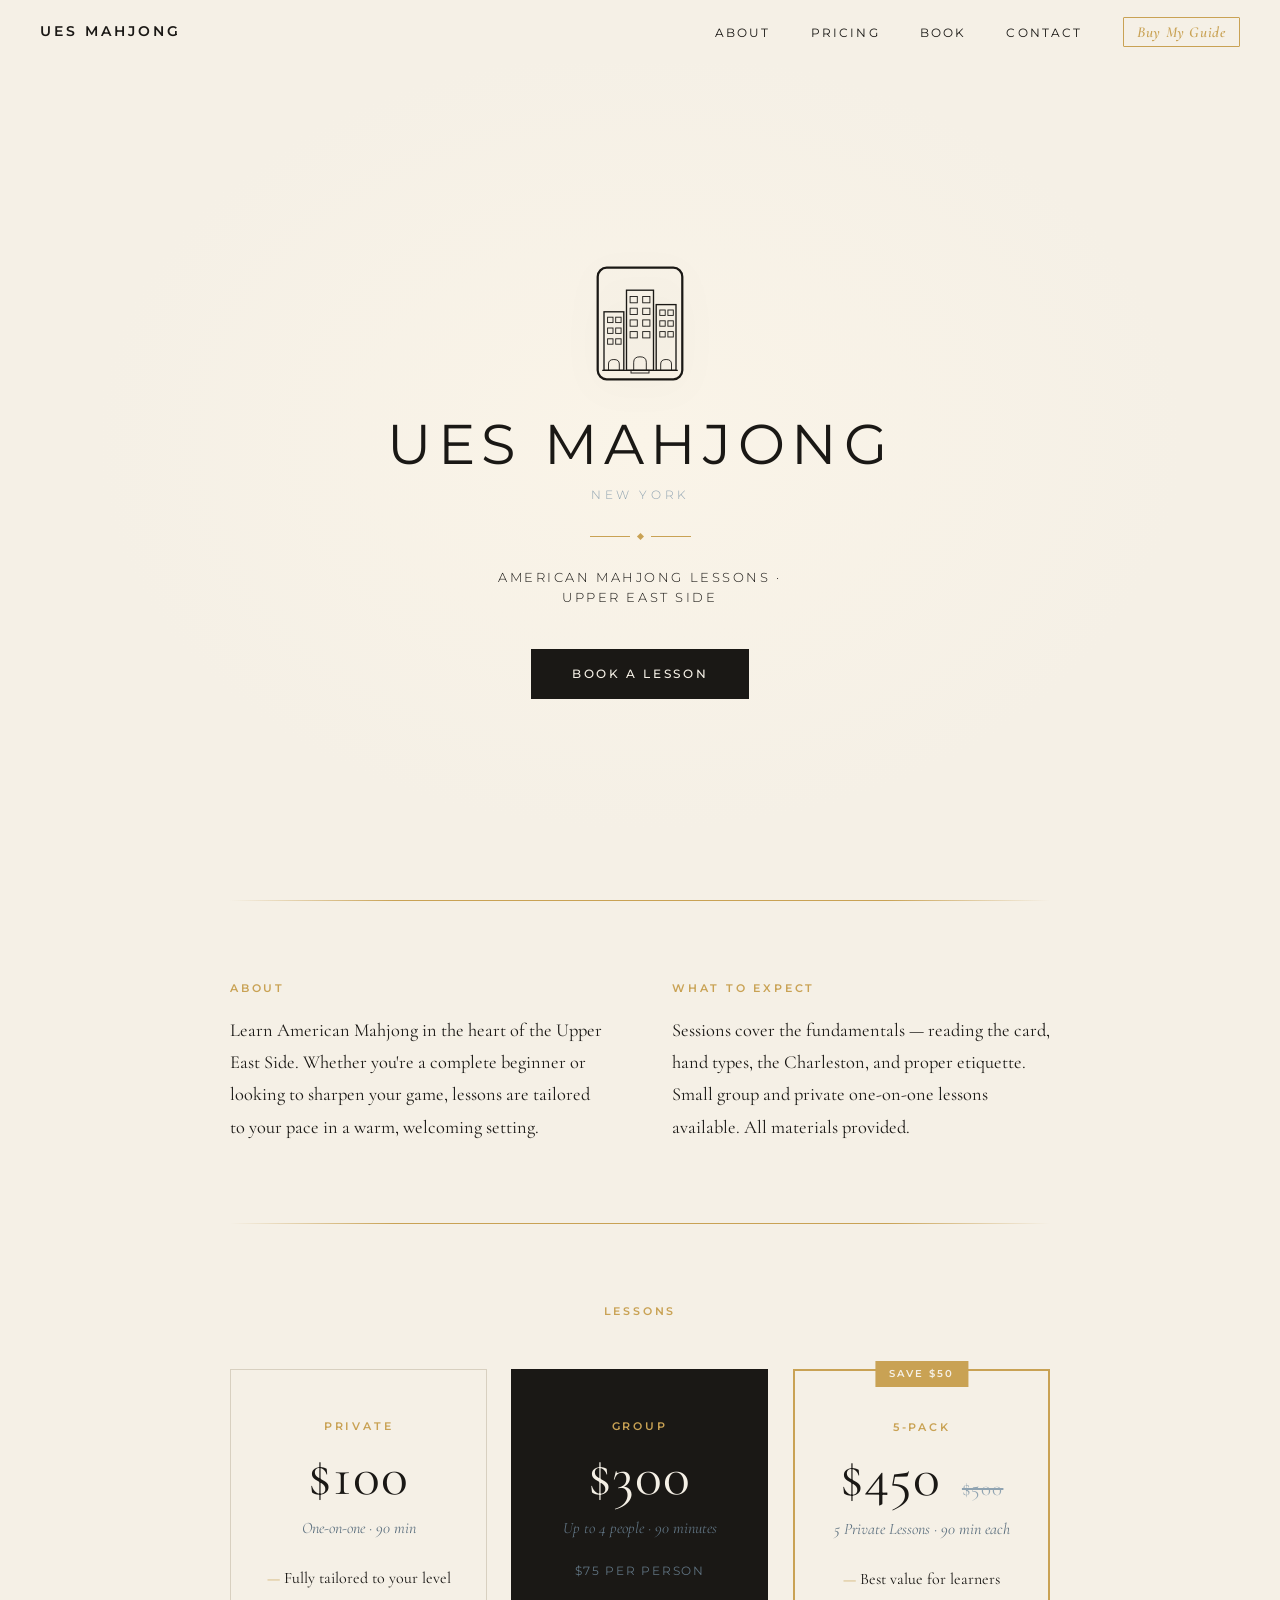
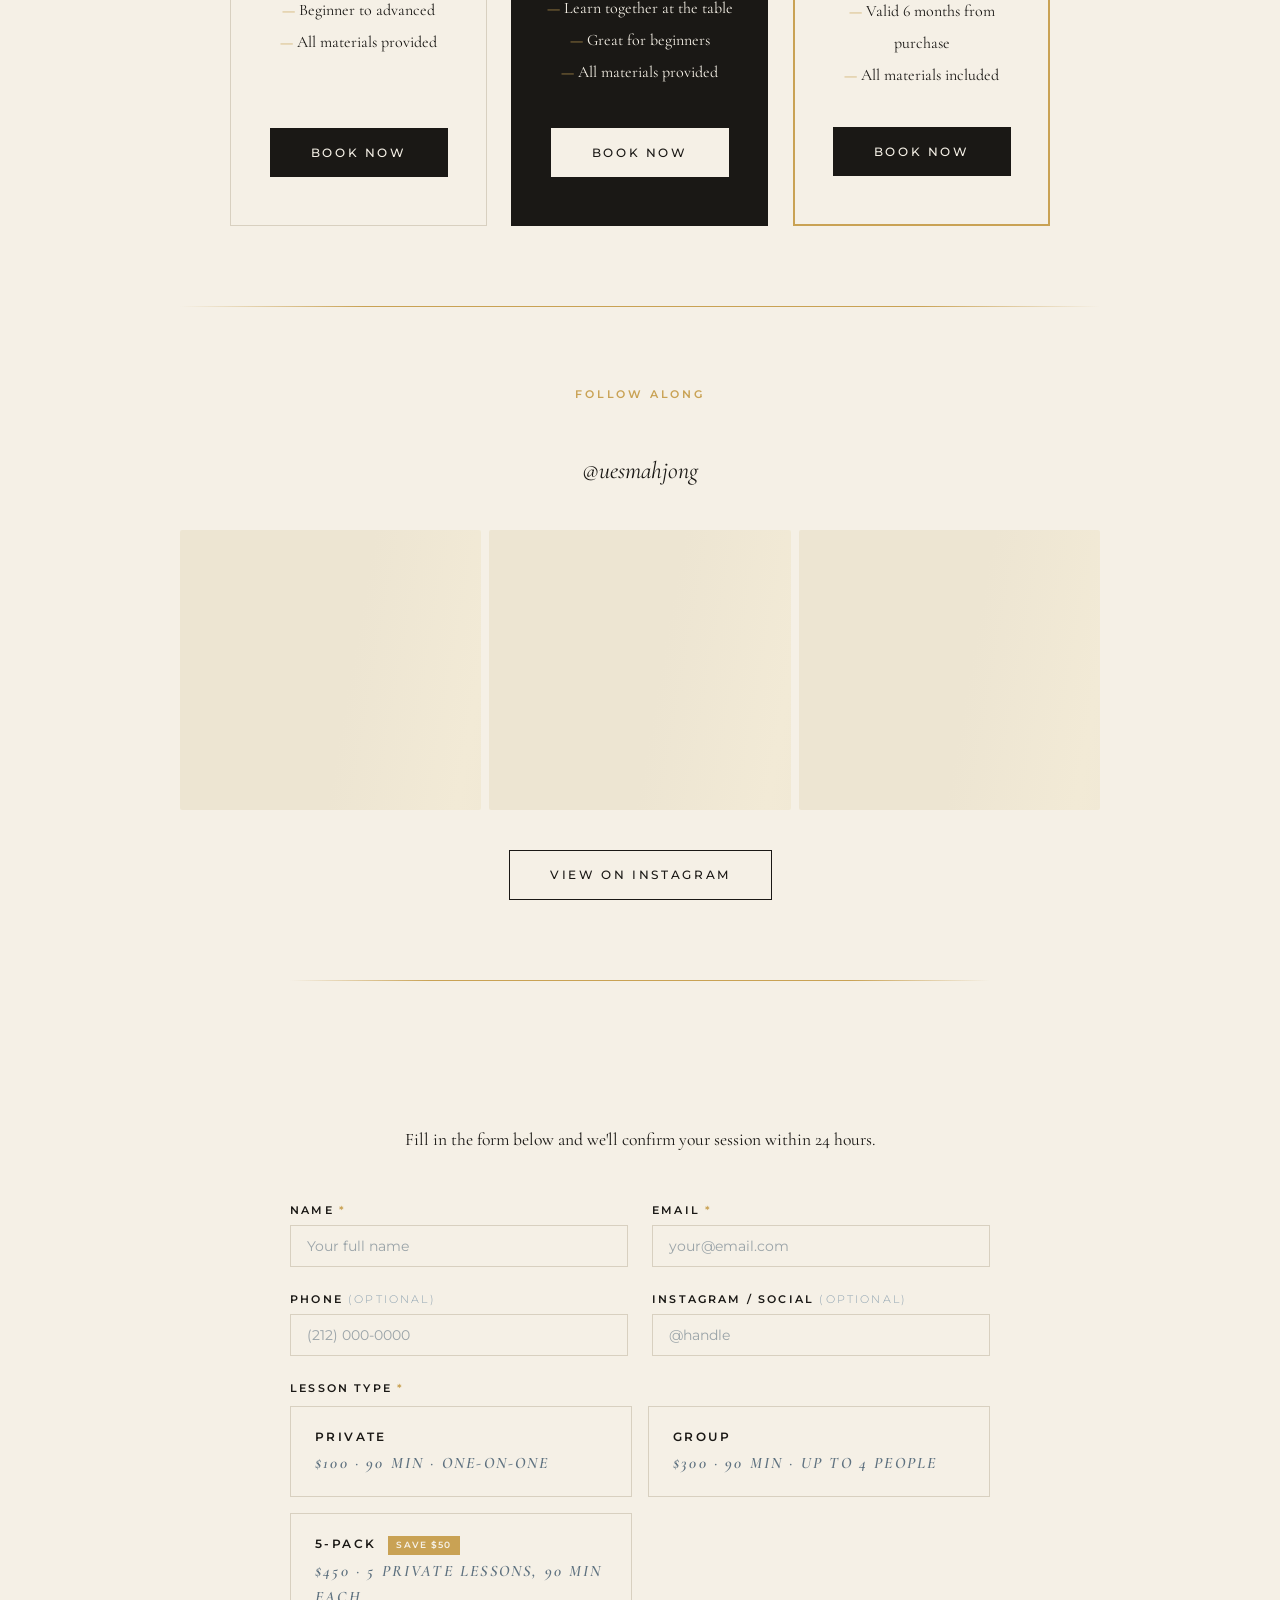
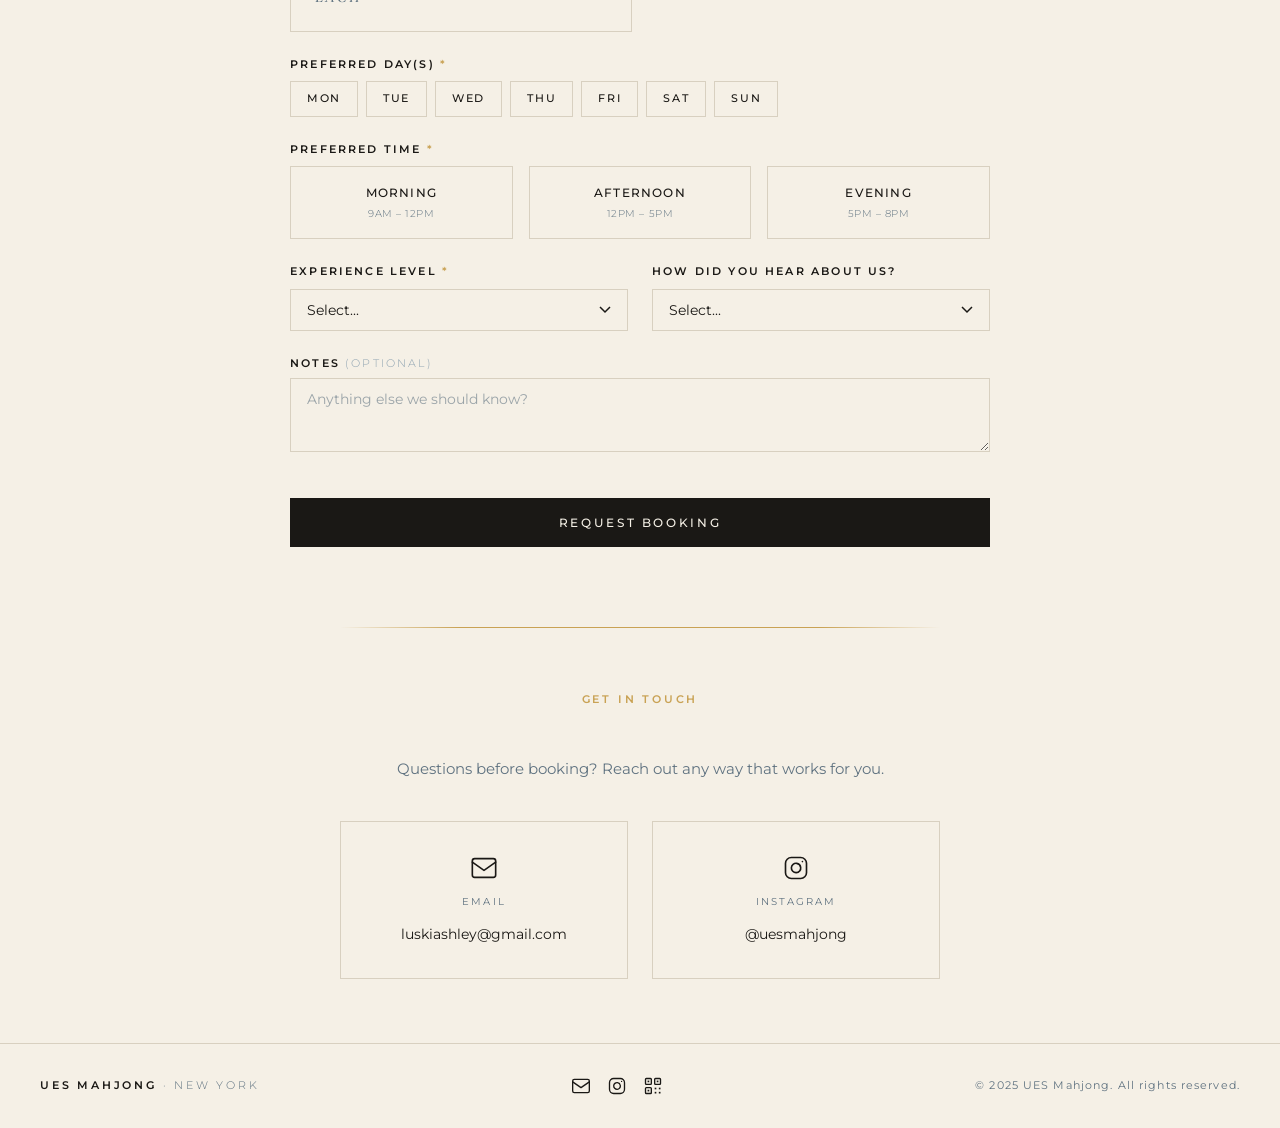
==== commit 994be473: "Reorder nav, rename Lessons→Pricing, add Contact to guide page nav https://claude.ai/code/session_01" ====
--- a/index.html
+++ b/index.html
@@ -63,8 +63,8 @@
   <nav id="siteNav">
     <a class="nav-logo" href="#top">UES Mahjong</a>
     <ul class="nav-links">
-      <li><a href="#lessons">Lessons</a></li>
       <li><a href="#about">About</a></li>
+      <li><a href="#lessons">Pricing</a></li>
       <li><a href="#book">Book</a></li>
       <li><a href="#contact">Contact</a></li>
       <li><a href="guide.html" class="nav-buy">Buy My Guide</a></li>
@@ -77,8 +77,8 @@
   <dialog id="mobileMenu" class="mobile-menu" aria-label="Site menu">
     <button class="mobile-menu-close" type="button" aria-label="Close menu">&times;</button>
     <ul class="mobile-menu-links">
-      <li><a href="#lessons">Lessons</a></li>
       <li><a href="#about">About</a></li>
+      <li><a href="#lessons">Pricing</a></li>
       <li><a href="#book">Book</a></li>
       <li><a href="#contact">Contact</a></li>
       <li><a href="guide.html" class="nav-buy">Buy My Guide</a></li>
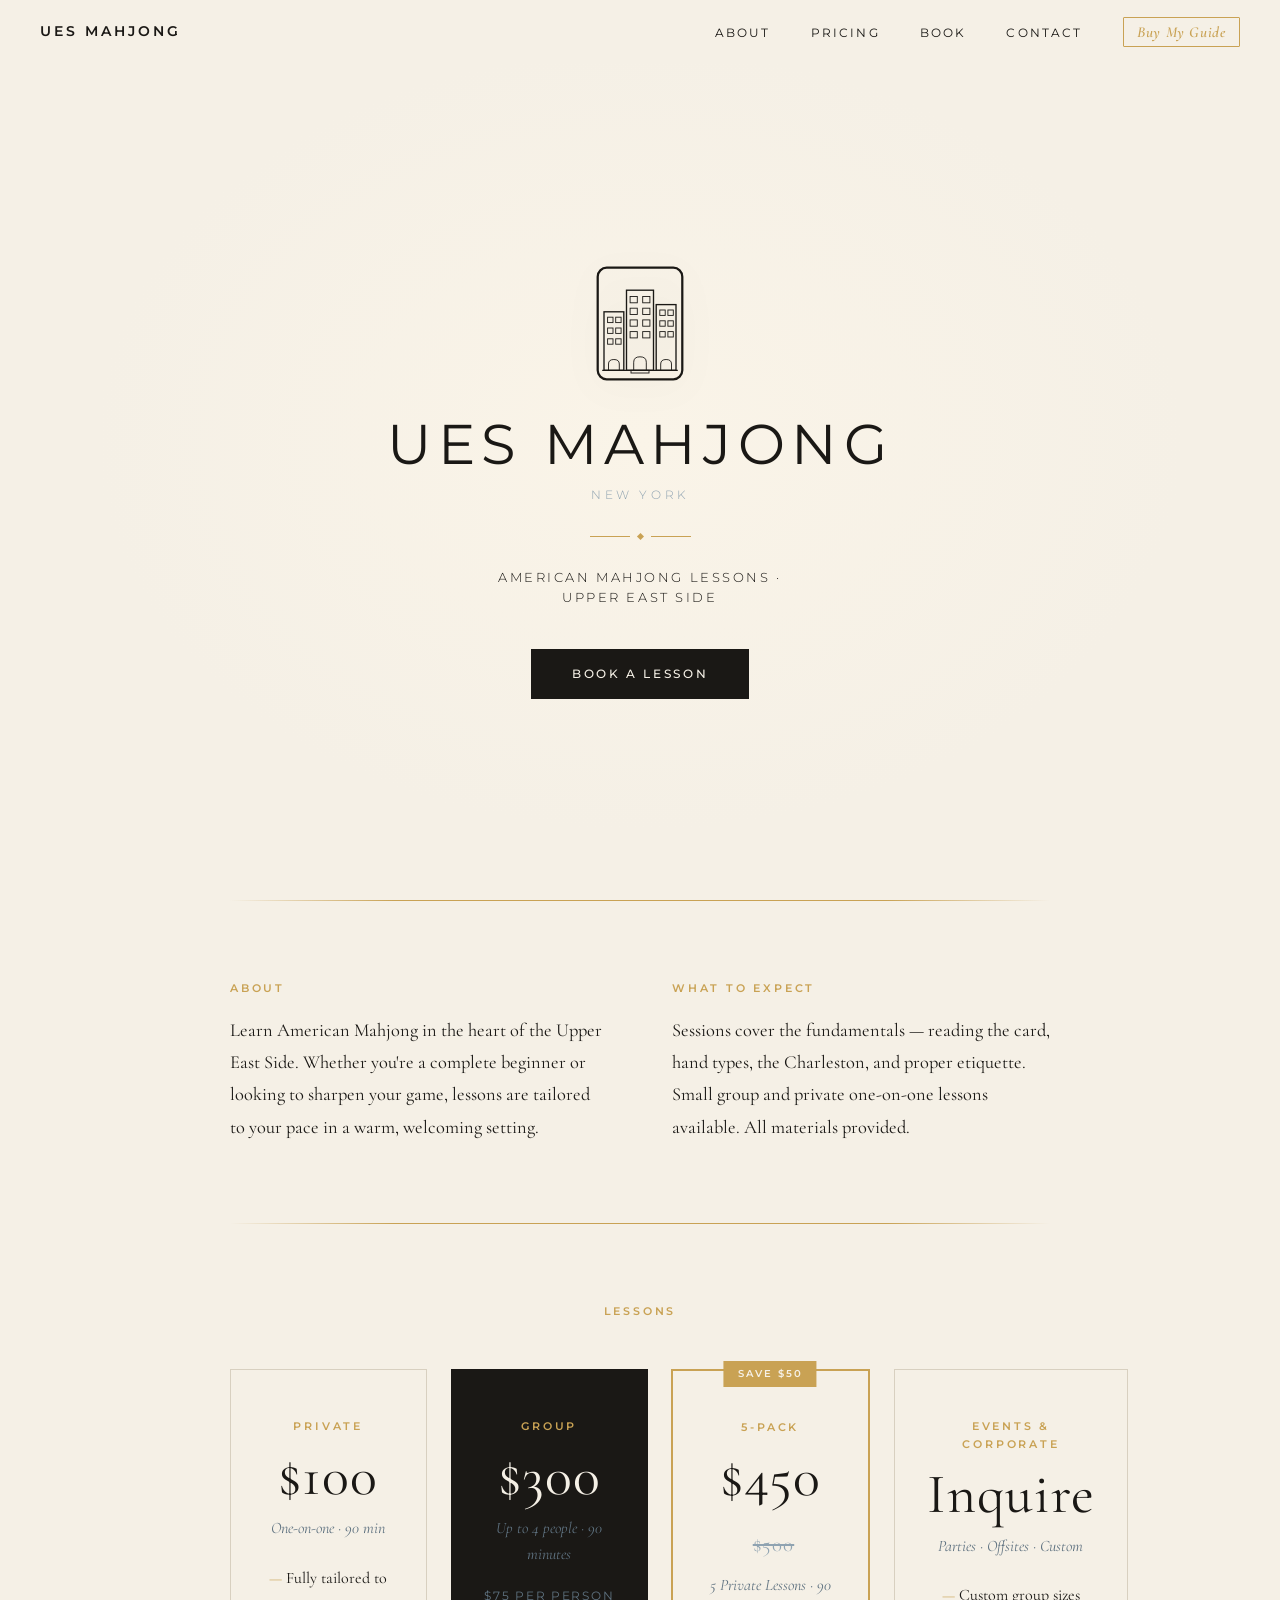
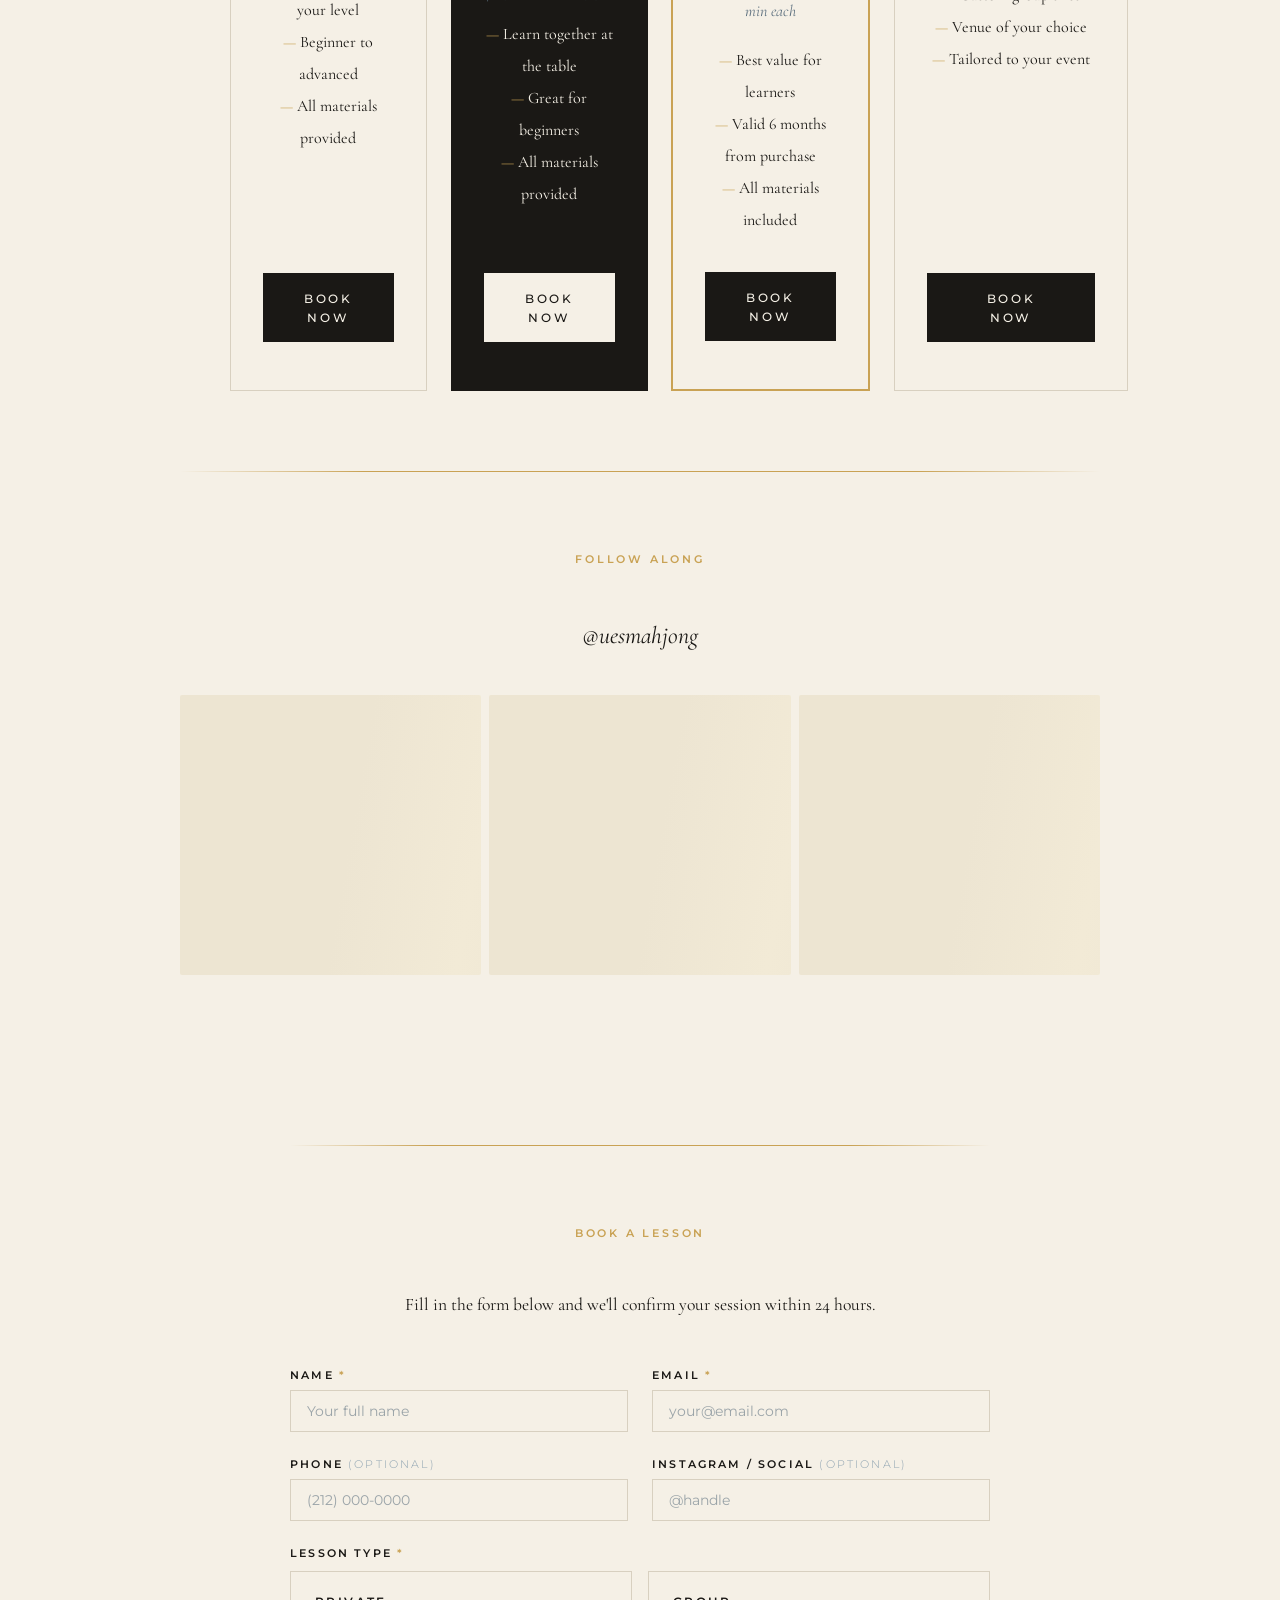
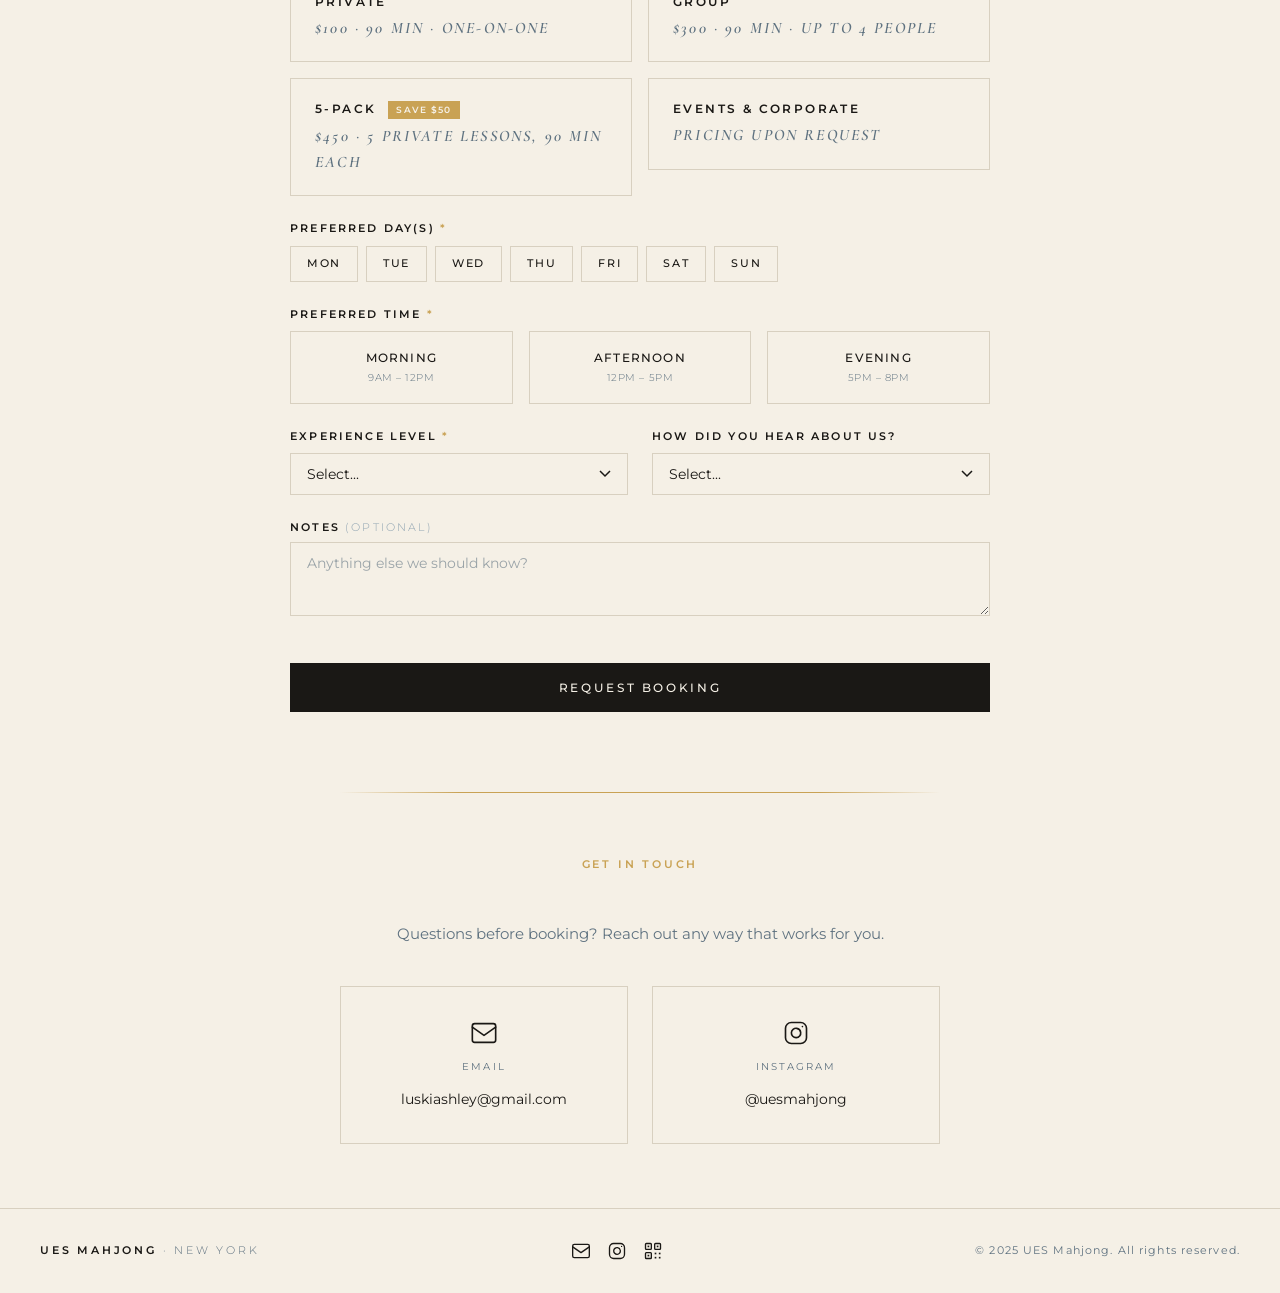
==== commit 9239029b: "Add Events & Corporate pricing tier with Book Now pre-select - Fourth pricing card: "Inquire" price " ====
--- a/index.html
+++ b/index.html
@@ -171,7 +171,7 @@
           <li>Beginner to advanced</li>
           <li>All materials provided</li>
         </ul>
-        <a class="btn-book" href="#book">Book Now</a>
+        <a class="btn-book" href="#book" data-lesson="private">Book Now</a>
       </div>
 
       <div class="pricing-card pricing-card--featured" data-reveal>
@@ -184,7 +184,7 @@
           <li>Great for beginners</li>
           <li>All materials provided</li>
         </ul>
-        <a class="btn-book btn-book--light" href="#book">Book Now</a>
+        <a class="btn-book btn-book--light" href="#book" data-lesson="group">Book Now</a>
       </div>
 
       <div class="pricing-card pricing-card--package" data-reveal>
@@ -197,7 +197,19 @@
           <li>Valid 6 months from purchase</li>
           <li>All materials included</li>
         </ul>
-        <a class="btn-book" href="#book">Book Now</a>
+        <a class="btn-book" href="#book" data-lesson="5pack">Book Now</a>
+      </div>
+
+      <div class="pricing-card" data-reveal>
+        <p class="pricing-type">Events &amp; Corporate</p>
+        <p class="pricing-amount">Inquire</p>
+        <p class="pricing-detail">Parties · Offsites · Custom</p>
+        <ul class="pricing-features">
+          <li>Custom group sizes</li>
+          <li>Venue of your choice</li>
+          <li>Tailored to your event</li>
+        </ul>
+        <a class="btn-book" href="#book" data-lesson="events">Book Now</a>
       </div>
 
     </div>
@@ -259,24 +271,31 @@
         <label>Lesson Type <span class="required">*</span></label>
         <div class="lesson-type-options">
           <label class="radio-card">
-            <input type="radio" name="lesson_type" value="Private ($100 · 90 min)" required />
+            <input type="radio" name="lesson_type" value="Private ($100 · 90 min)" data-type="private" required />
             <span class="radio-card-inner">
               <span class="radio-card-title">Private</span>
               <span class="radio-card-detail">$100 · 90 min · One-on-one</span>
             </span>
           </label>
           <label class="radio-card">
-            <input type="radio" name="lesson_type" value="Group ($300 · 90 min · up to 4)" />
+            <input type="radio" name="lesson_type" value="Group ($300 · 90 min · up to 4)" data-type="group" />
             <span class="radio-card-inner">
               <span class="radio-card-title">Group</span>
               <span class="radio-card-detail">$300 · 90 min · Up to 4 people</span>
             </span>
           </label>
           <label class="radio-card">
-            <input type="radio" name="lesson_type" value="5-Pack Private ($450 · 5 × 90 min)" />
+            <input type="radio" name="lesson_type" value="5-Pack Private ($450 · 5 × 90 min)" data-type="5pack" />
             <span class="radio-card-inner">
               <span class="radio-card-title">5-Pack <span class="radio-badge">Save $50</span></span>
               <span class="radio-card-detail">$450 · 5 private lessons, 90 min each</span>
+            </span>
+          </label>
+          <label class="radio-card">
+            <input type="radio" name="lesson_type" value="Events & Corporate (inquire)" data-type="events" />
+            <span class="radio-card-inner">
+              <span class="radio-card-title">Events &amp; Corporate</span>
+              <span class="radio-card-detail">Pricing upon request</span>
             </span>
           </label>
         </div>
@@ -564,6 +583,18 @@
       // Fallback: give up after 6s so the section never looks broken
       setTimeout(hide, 6000);
     })();
+
+    // Pre-select lesson type when a Book Now button is clicked
+    document.querySelectorAll('.btn-book[data-lesson]').forEach(function(btn) {
+      btn.addEventListener('click', function() {
+        var key = btn.dataset.lesson;
+        var radio = document.querySelector('input[name="lesson_type"][data-type="' + key + '"]');
+        if (radio) {
+          radio.checked = true;
+          radio.dispatchEvent(new Event('change', { bubbles: true }));
+        }
+      });
+    });
 
     // Show/hide group size field
     document.querySelectorAll('input[name="lesson_type"]').forEach(function(radio) {
--- a/style.css
+++ b/style.css
@@ -34,6 +34,7 @@
 .pricing-grid [data-reveal]:nth-child(1) { transition-delay: 0s; }
 .pricing-grid [data-reveal]:nth-child(2) { transition-delay: 0.08s; }
 .pricing-grid [data-reveal]:nth-child(3) { transition-delay: 0.16s; }
+.pricing-grid [data-reveal]:nth-child(4) { transition-delay: 0.24s; }
 .contact-cards [data-reveal]:nth-child(2) { transition-delay: 0.1s; }
 
 @media (prefers-reduced-motion: reduce) {
@@ -430,8 +431,12 @@
 
 .pricing-grid {
   display: grid;
-  grid-template-columns: repeat(3, 1fr);
+  grid-template-columns: repeat(4, 1fr);
   gap: 1.5rem;
+}
+
+@media (max-width: 1100px) {
+  .pricing-grid { grid-template-columns: repeat(2, 1fr); }
 }
 
 @media (max-width: 900px) {
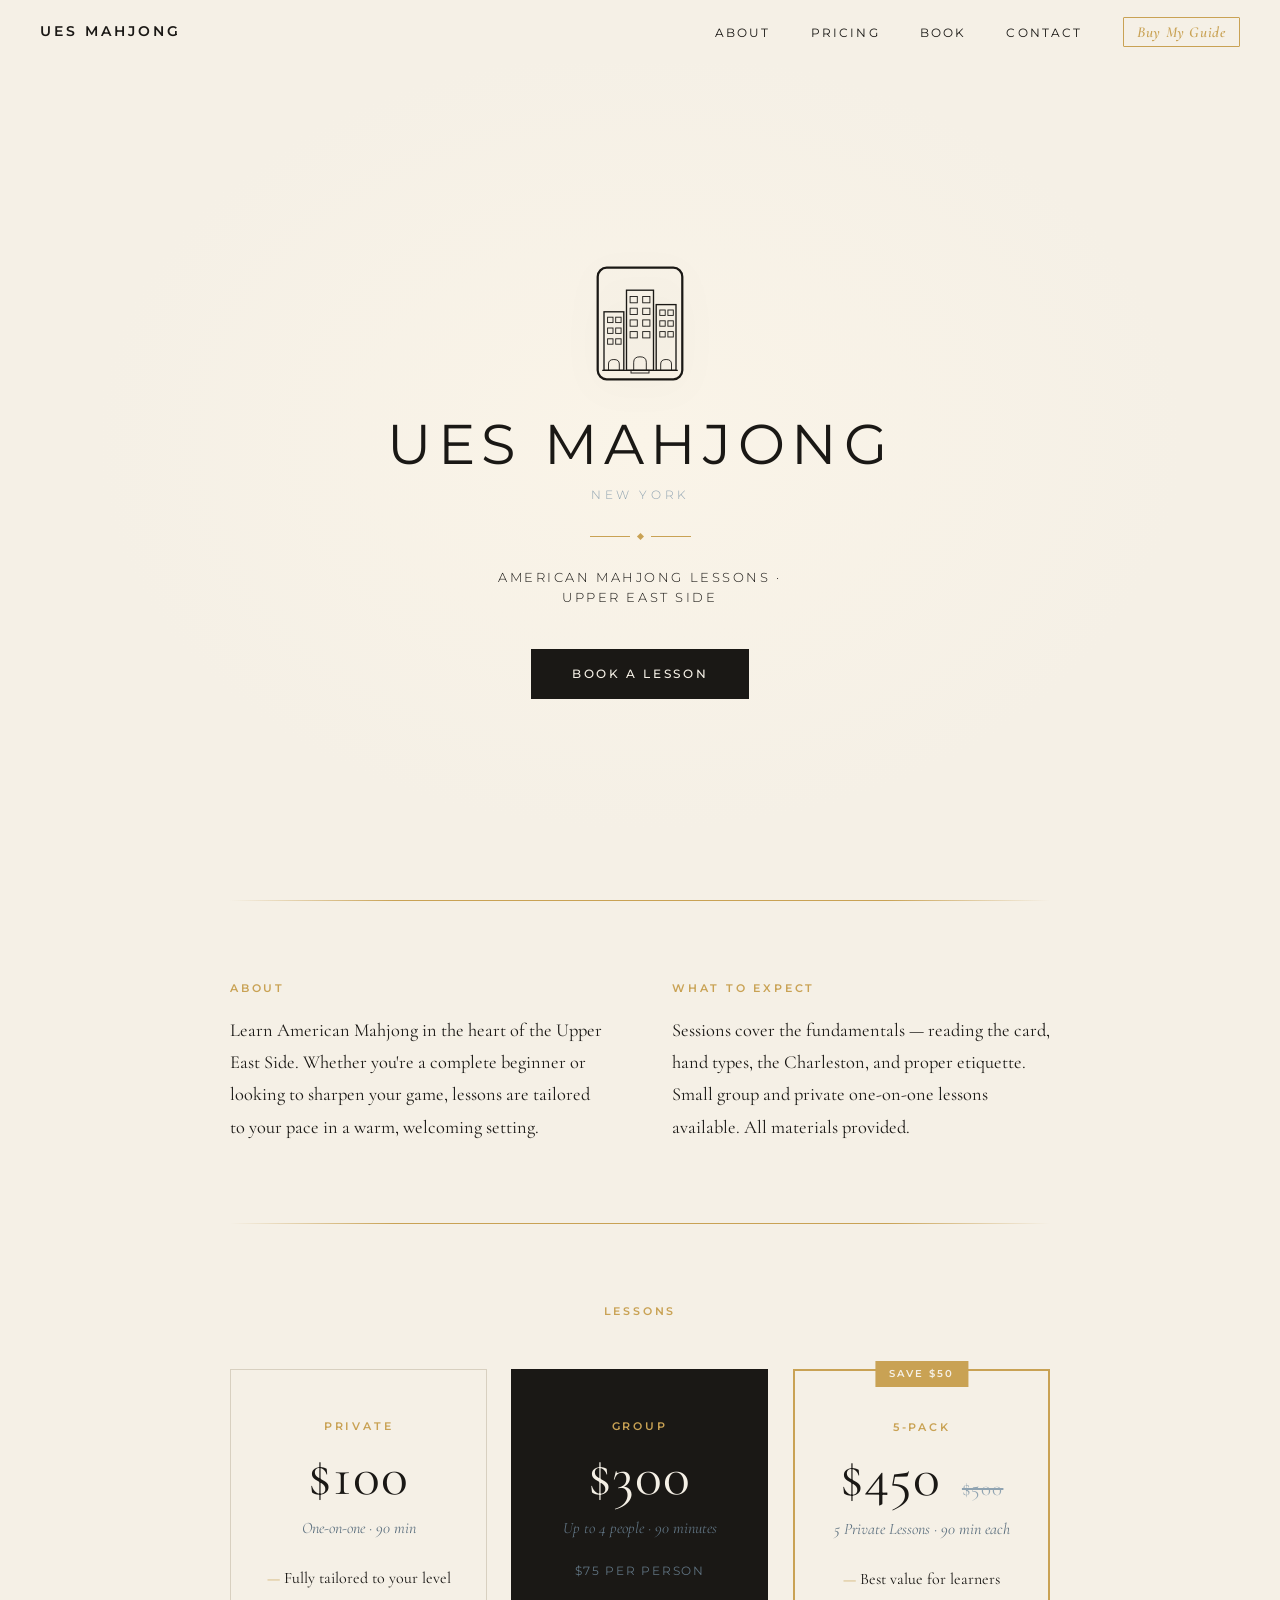
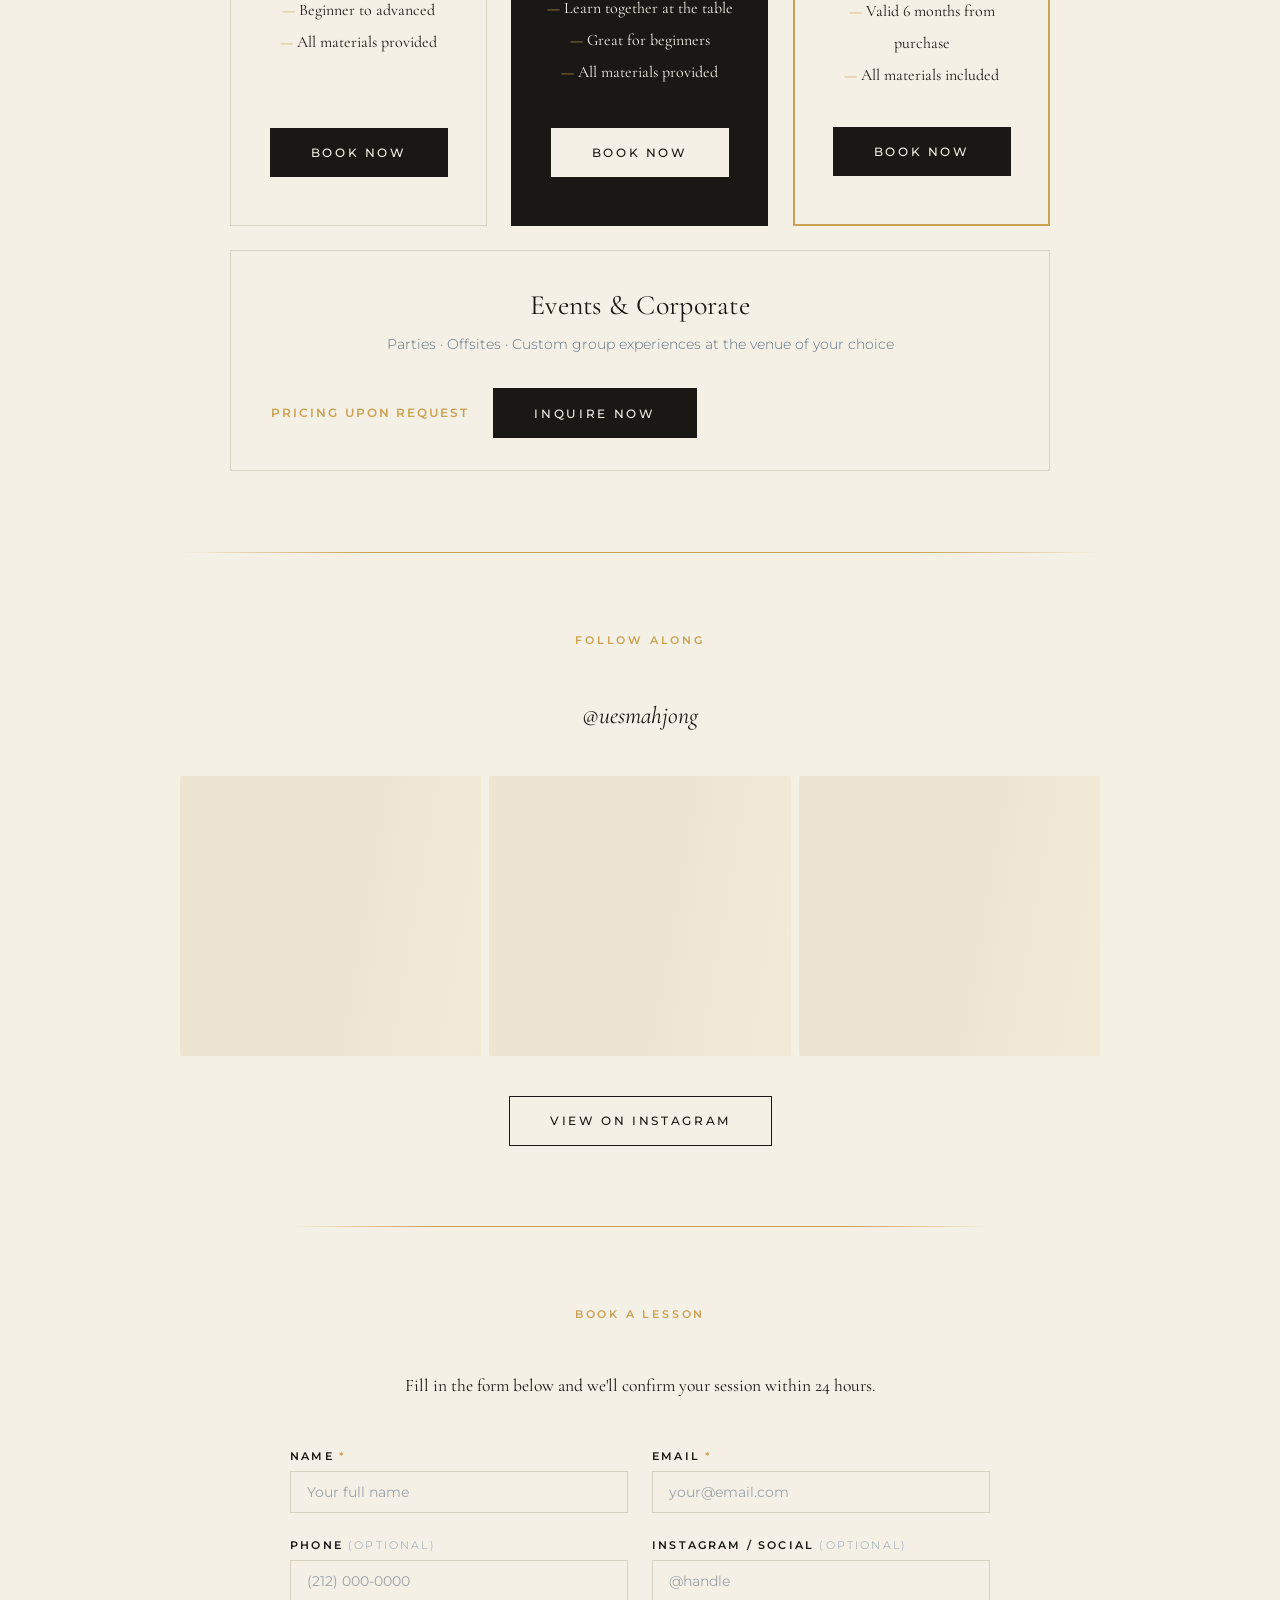
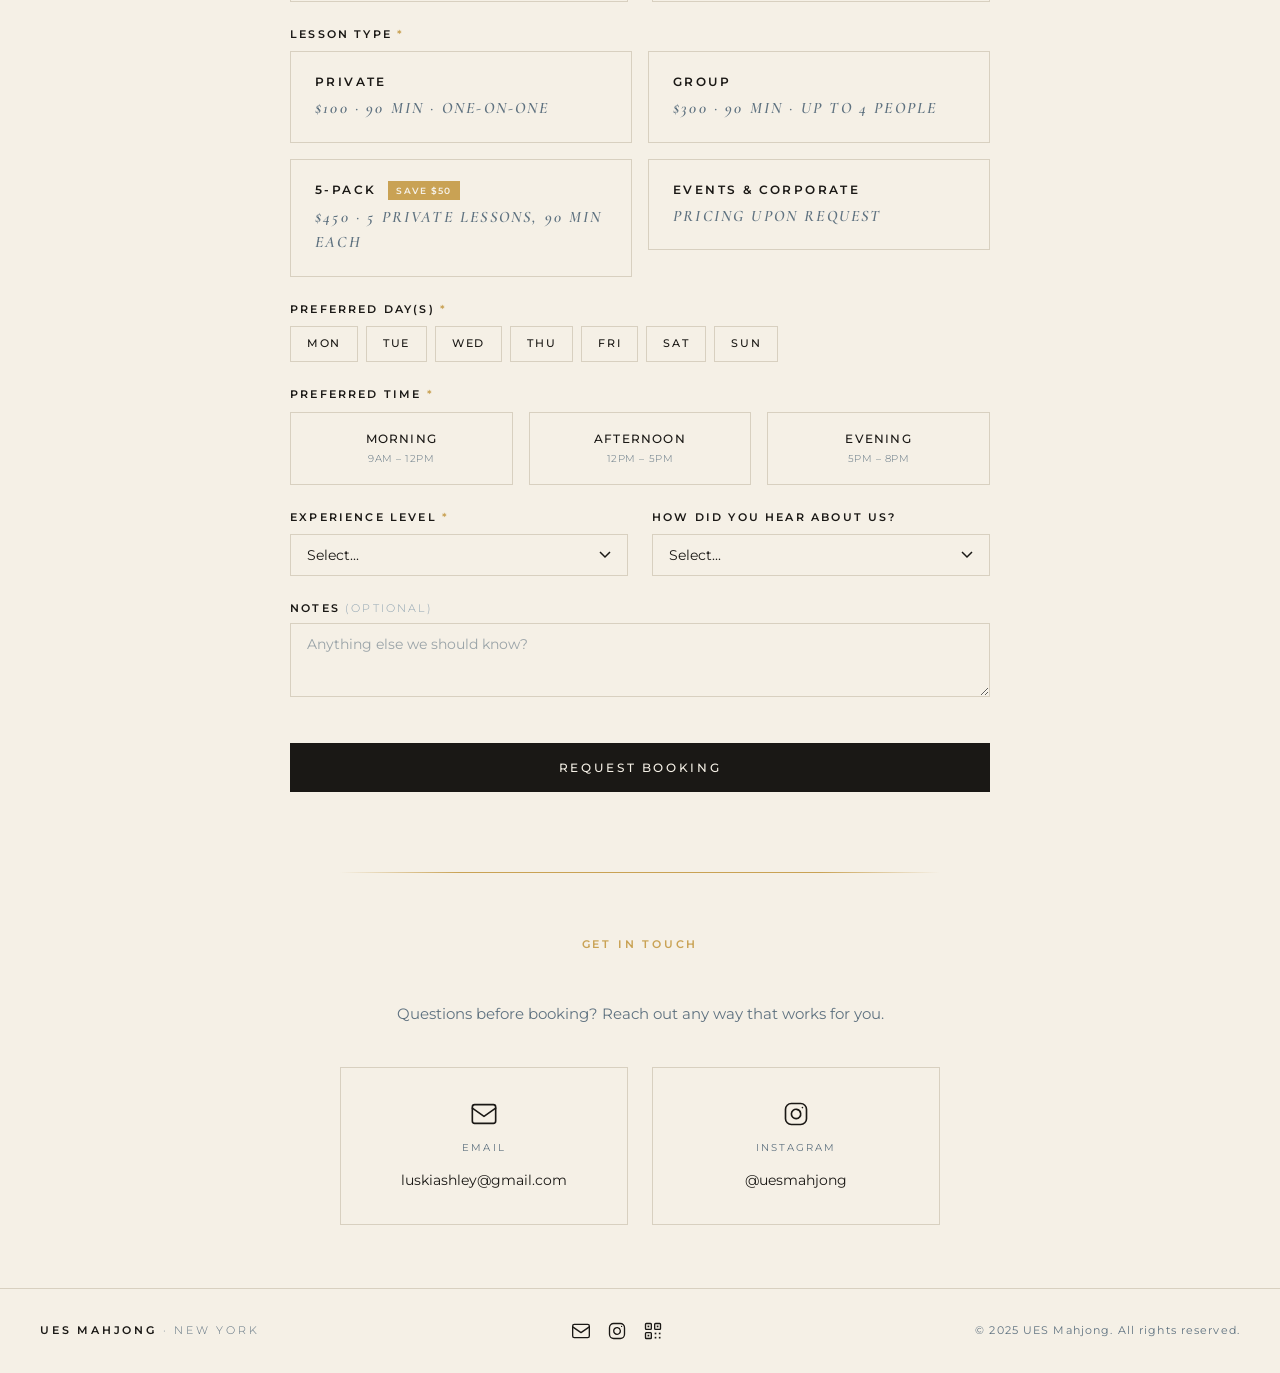
==== commit ac497941: "Move Events & Corporate to horizontal banner below pricing grid Restores 3-card pricing grid layout." ====
--- a/index.html
+++ b/index.html
@@ -200,18 +200,17 @@
         <a class="btn-book" href="#book" data-lesson="5pack">Book Now</a>
       </div>
 
-      <div class="pricing-card" data-reveal>
-        <p class="pricing-type">Events &amp; Corporate</p>
-        <p class="pricing-amount">Inquire</p>
-        <p class="pricing-detail">Parties · Offsites · Custom</p>
-        <ul class="pricing-features">
-          <li>Custom group sizes</li>
-          <li>Venue of your choice</li>
-          <li>Tailored to your event</li>
-        </ul>
-        <a class="btn-book" href="#book" data-lesson="events">Book Now</a>
-      </div>
-
+    </div>
+
+    <div class="pricing-banner" data-reveal>
+      <div class="pricing-banner-content">
+        <p class="pricing-banner-type">Events &amp; Corporate</p>
+        <p class="pricing-banner-detail">Parties · Offsites · Custom group experiences at the venue of your choice</p>
+      </div>
+      <div class="pricing-banner-cta">
+        <p class="pricing-banner-amount">Pricing upon request</p>
+        <a class="btn-book" href="#book" data-lesson="events">Inquire Now</a>
+      </div>
     </div>
   </section>
 
--- a/style.css
+++ b/style.css
@@ -34,7 +34,6 @@
 .pricing-grid [data-reveal]:nth-child(1) { transition-delay: 0s; }
 .pricing-grid [data-reveal]:nth-child(2) { transition-delay: 0.08s; }
 .pricing-grid [data-reveal]:nth-child(3) { transition-delay: 0.16s; }
-.pricing-grid [data-reveal]:nth-child(4) { transition-delay: 0.24s; }
 .contact-cards [data-reveal]:nth-child(2) { transition-delay: 0.1s; }
 
 @media (prefers-reduced-motion: reduce) {
@@ -431,12 +430,8 @@
 
 .pricing-grid {
   display: grid;
-  grid-template-columns: repeat(4, 1fr);
+  grid-template-columns: repeat(3, 1fr);
   gap: 1.5rem;
-}
-
-@media (max-width: 1100px) {
-  .pricing-grid { grid-template-columns: repeat(2, 1fr); }
 }
 
 @media (max-width: 900px) {
@@ -593,6 +588,79 @@
   }
 
 
+}
+
+/* ── PRICING BANNER (Events & Corporate) ── */
+.pricing-banner {
+  margin-top: 1.5rem;
+  padding: 2rem 2.5rem;
+  border: 1px solid var(--border);
+  background-color: var(--cream);
+  display: flex;
+  align-items: center;
+  justify-content: space-between;
+  gap: 2rem;
+  flex-wrap: wrap;
+  transition: transform 0.3s var(--ease), box-shadow 0.3s var(--ease), border-color 0.3s var(--ease);
+}
+
+.pricing-banner:hover {
+  transform: translateY(-3px);
+  box-shadow: 0 10px 30px rgba(0,0,0,0.06);
+  border-color: var(--gold);
+}
+
+.pricing-banner-content {
+  flex: 1 1 300px;
+  min-width: 0;
+}
+
+.pricing-banner-type {
+  font-family: var(--font-display);
+  font-size: 1.75rem;
+  font-weight: 400;
+  color: var(--near-black);
+  margin: 0 0 0.35rem;
+  letter-spacing: 0.01em;
+}
+
+.pricing-banner-detail {
+  font-family: var(--font-sans);
+  font-size: 0.9rem;
+  font-weight: 300;
+  color: var(--slate);
+  line-height: 1.6;
+  margin: 0;
+}
+
+.pricing-banner-cta {
+  display: flex;
+  align-items: center;
+  gap: 1.5rem;
+  flex-wrap: wrap;
+}
+
+.pricing-banner-amount {
+  font-family: var(--font-sans);
+  font-size: 0.72rem;
+  font-weight: 600;
+  letter-spacing: 0.18em;
+  text-transform: uppercase;
+  color: var(--gold);
+  margin: 0;
+}
+
+@media (max-width: 700px) {
+  .pricing-banner {
+    flex-direction: column;
+    align-items: flex-start;
+    text-align: left;
+    padding: 1.75rem;
+  }
+  .pricing-banner-cta {
+    width: 100%;
+    justify-content: space-between;
+  }
 }
 
 /* ── BOOKING FORM ── */
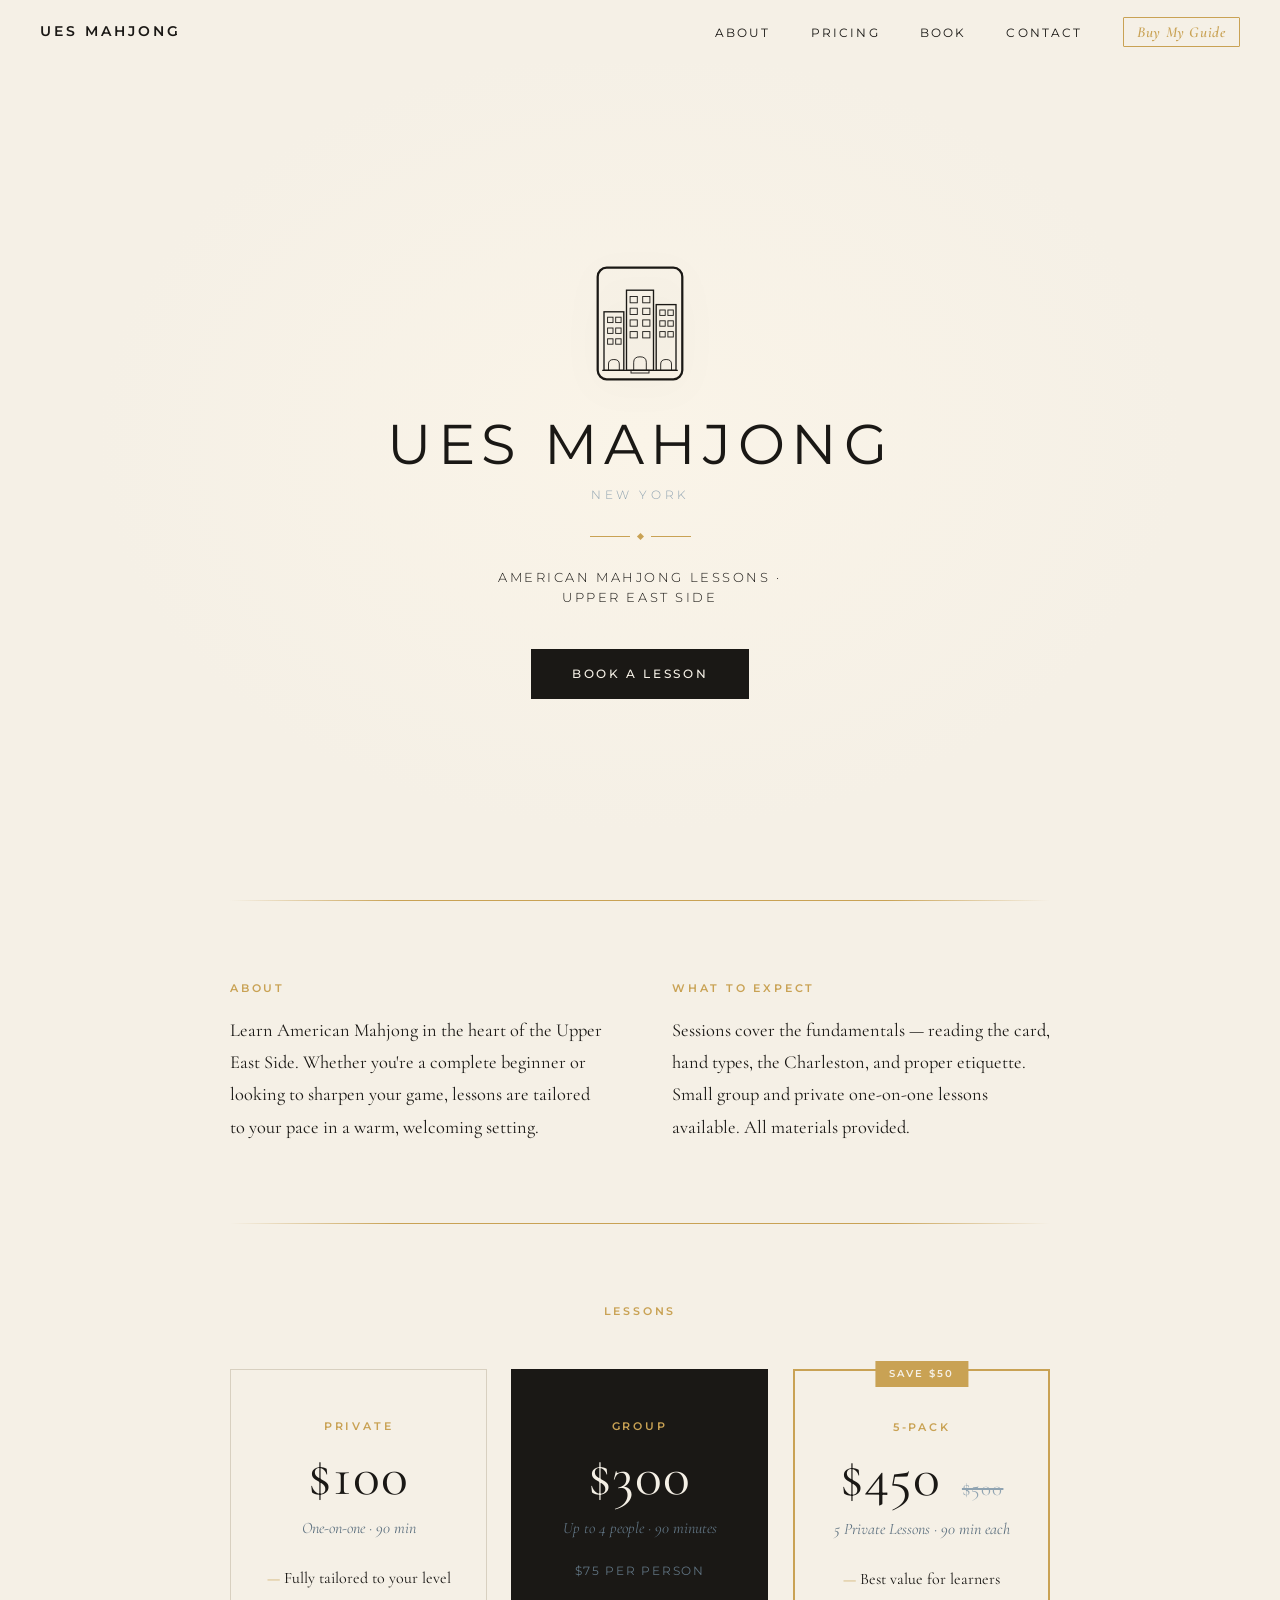
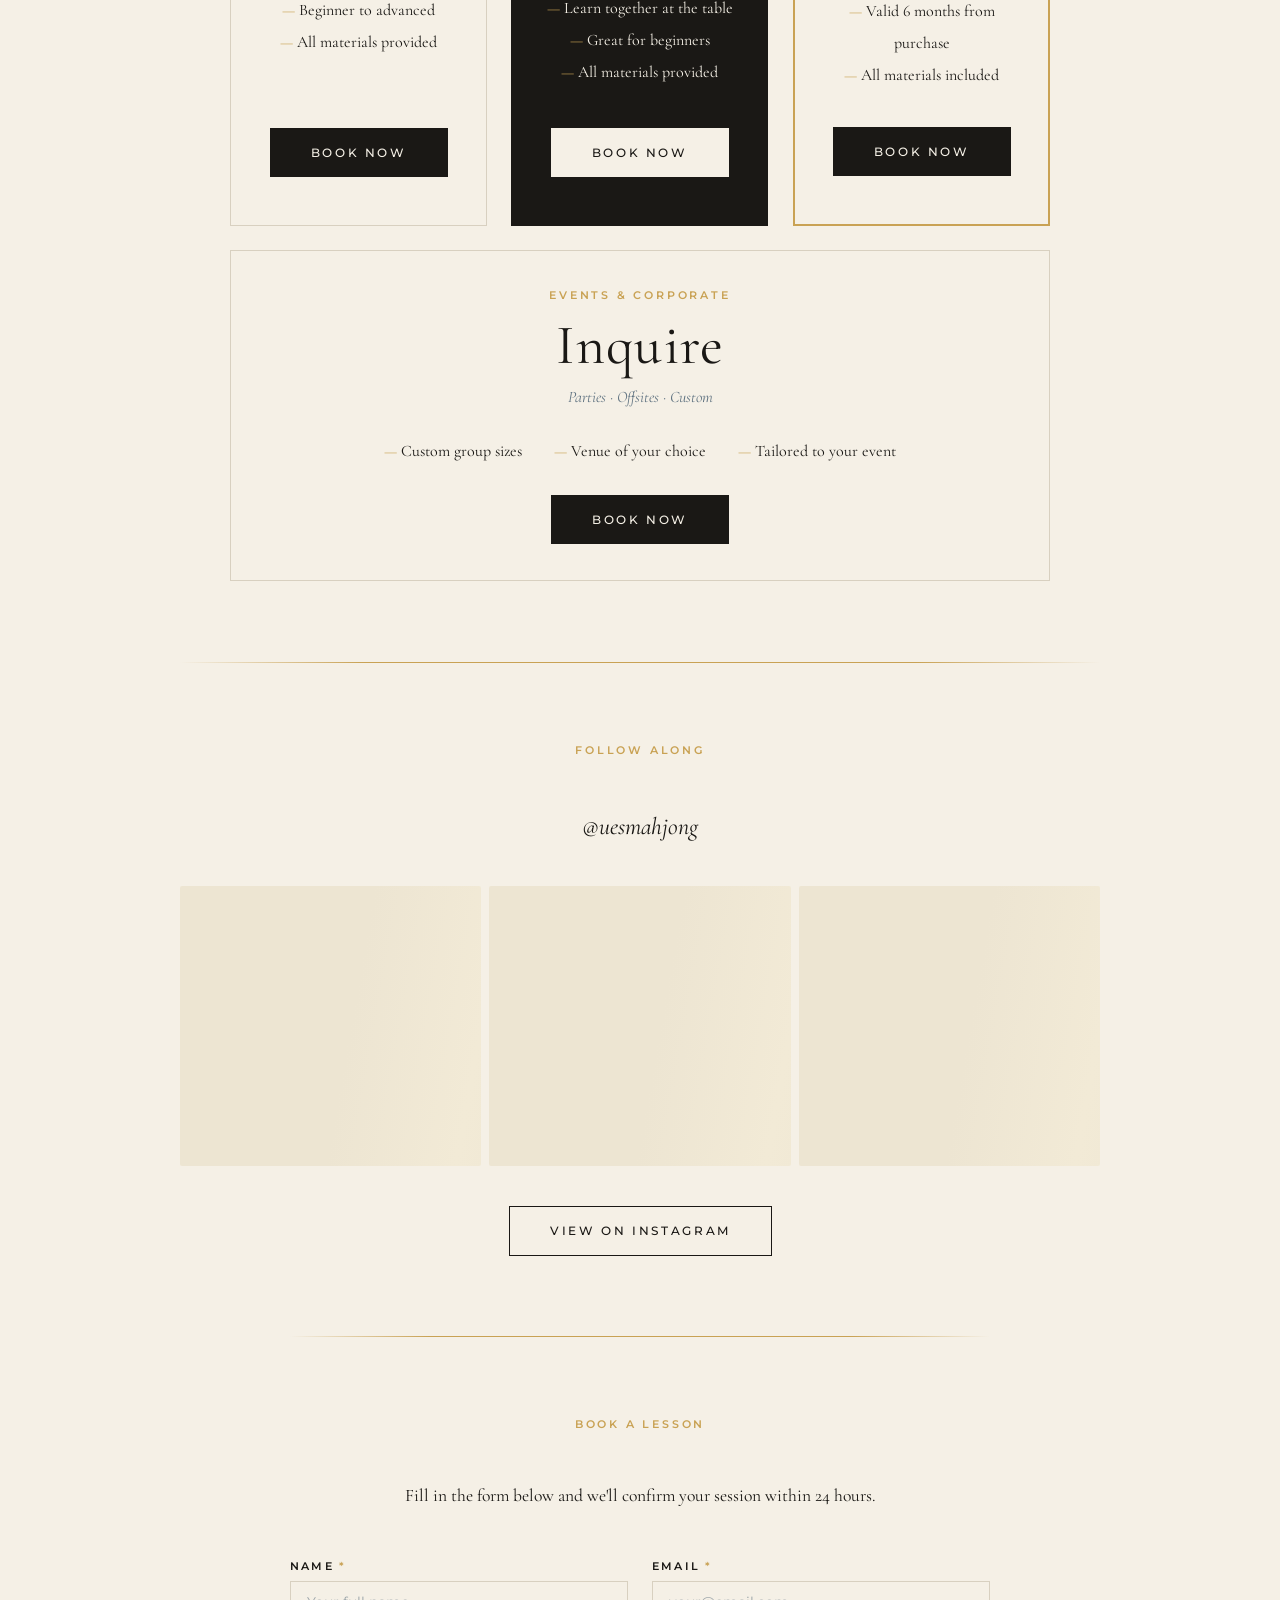
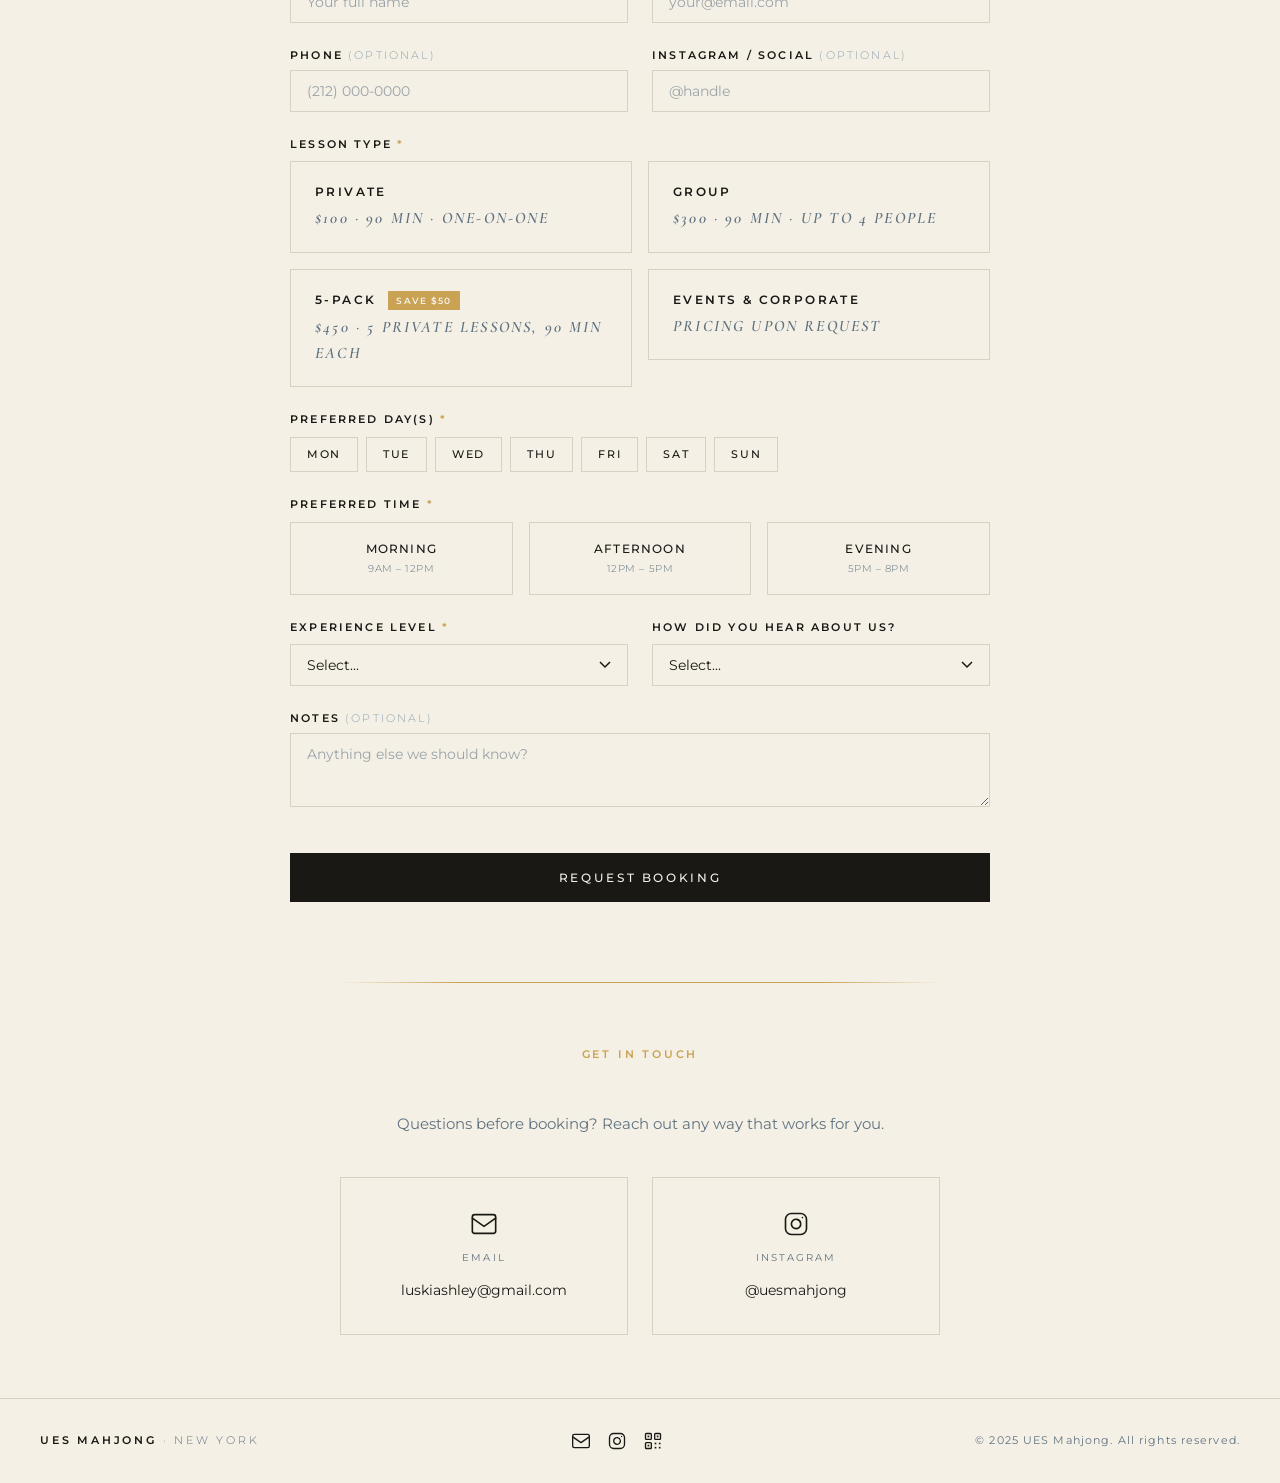
==== commit 936d0ced: "Use pricing-card styling for Events banner as wide variant" ====
--- a/index.html
+++ b/index.html
@@ -202,15 +202,16 @@
 
     </div>
 
-    <div class="pricing-banner" data-reveal>
-      <div class="pricing-banner-content">
-        <p class="pricing-banner-type">Events &amp; Corporate</p>
-        <p class="pricing-banner-detail">Parties · Offsites · Custom group experiences at the venue of your choice</p>
-      </div>
-      <div class="pricing-banner-cta">
-        <p class="pricing-banner-amount">Pricing upon request</p>
-        <a class="btn-book" href="#book" data-lesson="events">Inquire Now</a>
-      </div>
+    <div class="pricing-card pricing-card--wide" data-reveal>
+      <p class="pricing-type">Events &amp; Corporate</p>
+      <p class="pricing-amount">Inquire</p>
+      <p class="pricing-detail">Parties · Offsites · Custom</p>
+      <ul class="pricing-features">
+        <li>Custom group sizes</li>
+        <li>Venue of your choice</li>
+        <li>Tailored to your event</li>
+      </ul>
+      <a class="btn-book" href="#book" data-lesson="events">Book Now</a>
     </div>
   </section>
 
--- a/style.css
+++ b/style.css
@@ -590,76 +590,30 @@
 
 }
 
-/* ── PRICING BANNER (Events & Corporate) ── */
-.pricing-banner {
+/* ── WIDE PRICING CARD (Events & Corporate) ── */
+.pricing-card--wide {
   margin-top: 1.5rem;
-  padding: 2rem 2.5rem;
-  border: 1px solid var(--border);
-  background-color: var(--cream);
+  padding: 2.25rem 2.5rem;
+  width: 100%;
+}
+
+.pricing-card--wide .pricing-features {
   display: flex;
-  align-items: center;
-  justify-content: space-between;
-  gap: 2rem;
+  flex-direction: row;
   flex-wrap: wrap;
-  transition: transform 0.3s var(--ease), box-shadow 0.3s var(--ease), border-color 0.3s var(--ease);
-}
-
-.pricing-banner:hover {
-  transform: translateY(-3px);
-  box-shadow: 0 10px 30px rgba(0,0,0,0.06);
-  border-color: var(--gold);
-}
-
-.pricing-banner-content {
-  flex: 1 1 300px;
-  min-width: 0;
-}
-
-.pricing-banner-type {
-  font-family: var(--font-display);
-  font-size: 1.75rem;
-  font-weight: 400;
-  color: var(--near-black);
-  margin: 0 0 0.35rem;
-  letter-spacing: 0.01em;
-}
-
-.pricing-banner-detail {
-  font-family: var(--font-sans);
-  font-size: 0.9rem;
-  font-weight: 300;
-  color: var(--slate);
-  line-height: 1.6;
-  margin: 0;
-}
-
-.pricing-banner-cta {
-  display: flex;
-  align-items: center;
-  gap: 1.5rem;
-  flex-wrap: wrap;
-}
-
-.pricing-banner-amount {
-  font-family: var(--font-sans);
-  font-size: 0.72rem;
-  font-weight: 600;
-  letter-spacing: 0.18em;
-  text-transform: uppercase;
-  color: var(--gold);
-  margin: 0;
-}
-
-@media (max-width: 700px) {
-  .pricing-banner {
+  justify-content: center;
+  gap: 0.25rem 2rem;
+  margin: 0.25rem 0 1rem;
+  padding: 0;
+}
+
+@media (max-width: 600px) {
+  .pricing-card--wide {
+    padding: 2rem 1.5rem;
+  }
+  .pricing-card--wide .pricing-features {
     flex-direction: column;
-    align-items: flex-start;
-    text-align: left;
-    padding: 1.75rem;
-  }
-  .pricing-banner-cta {
-    width: 100%;
-    justify-content: space-between;
+    gap: 0;
   }
 }
 
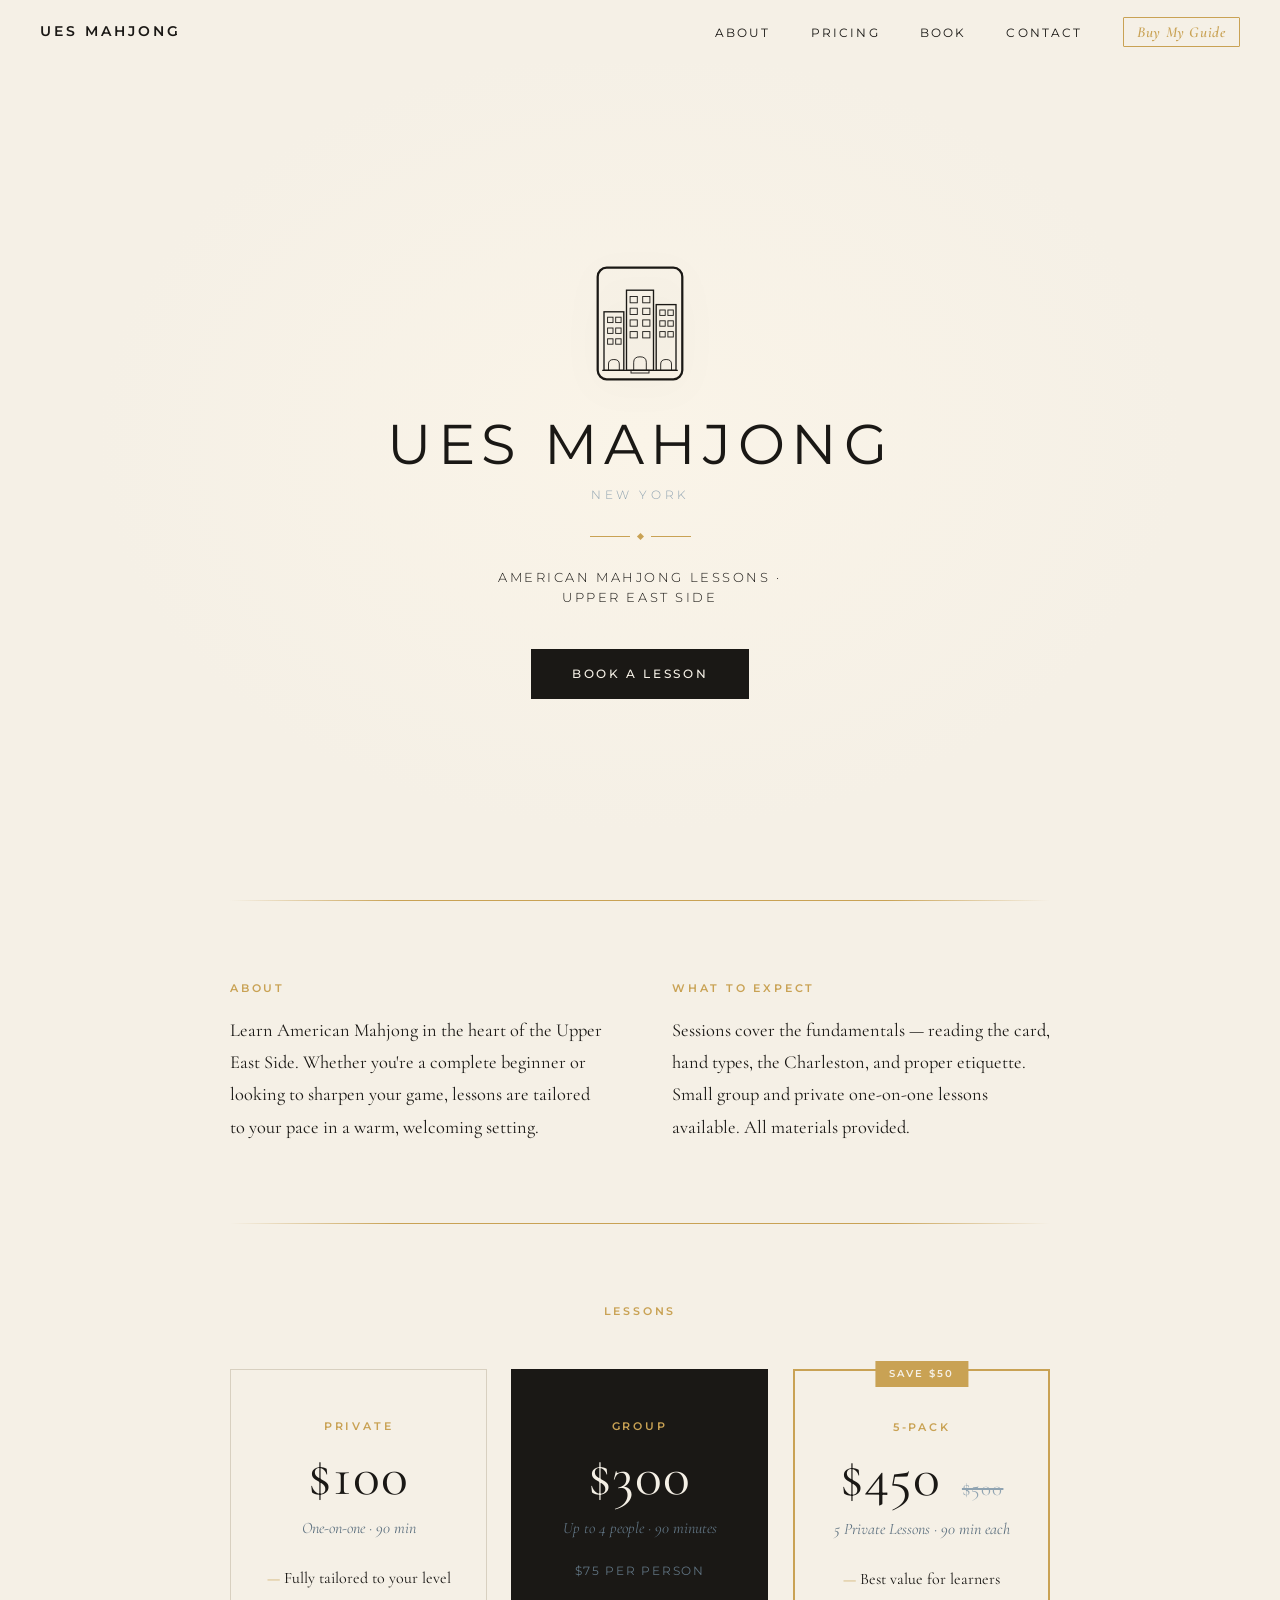
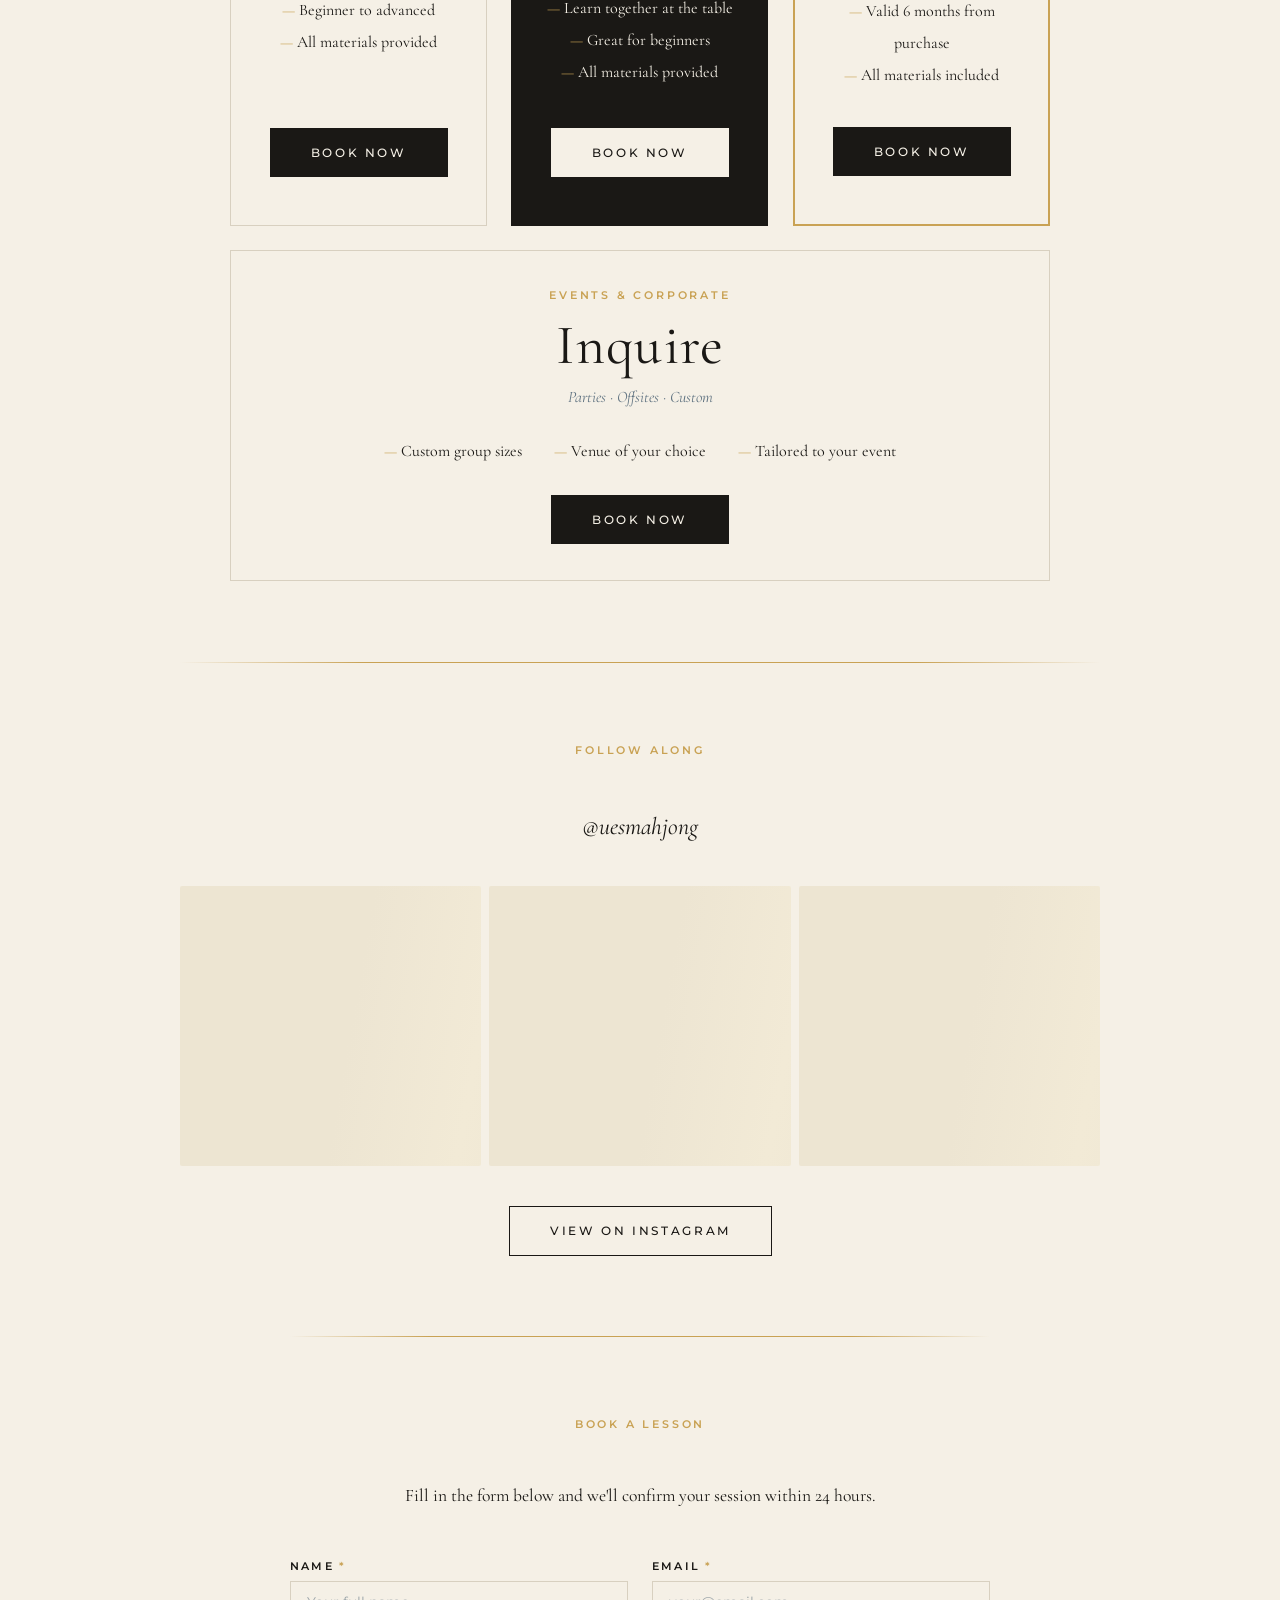
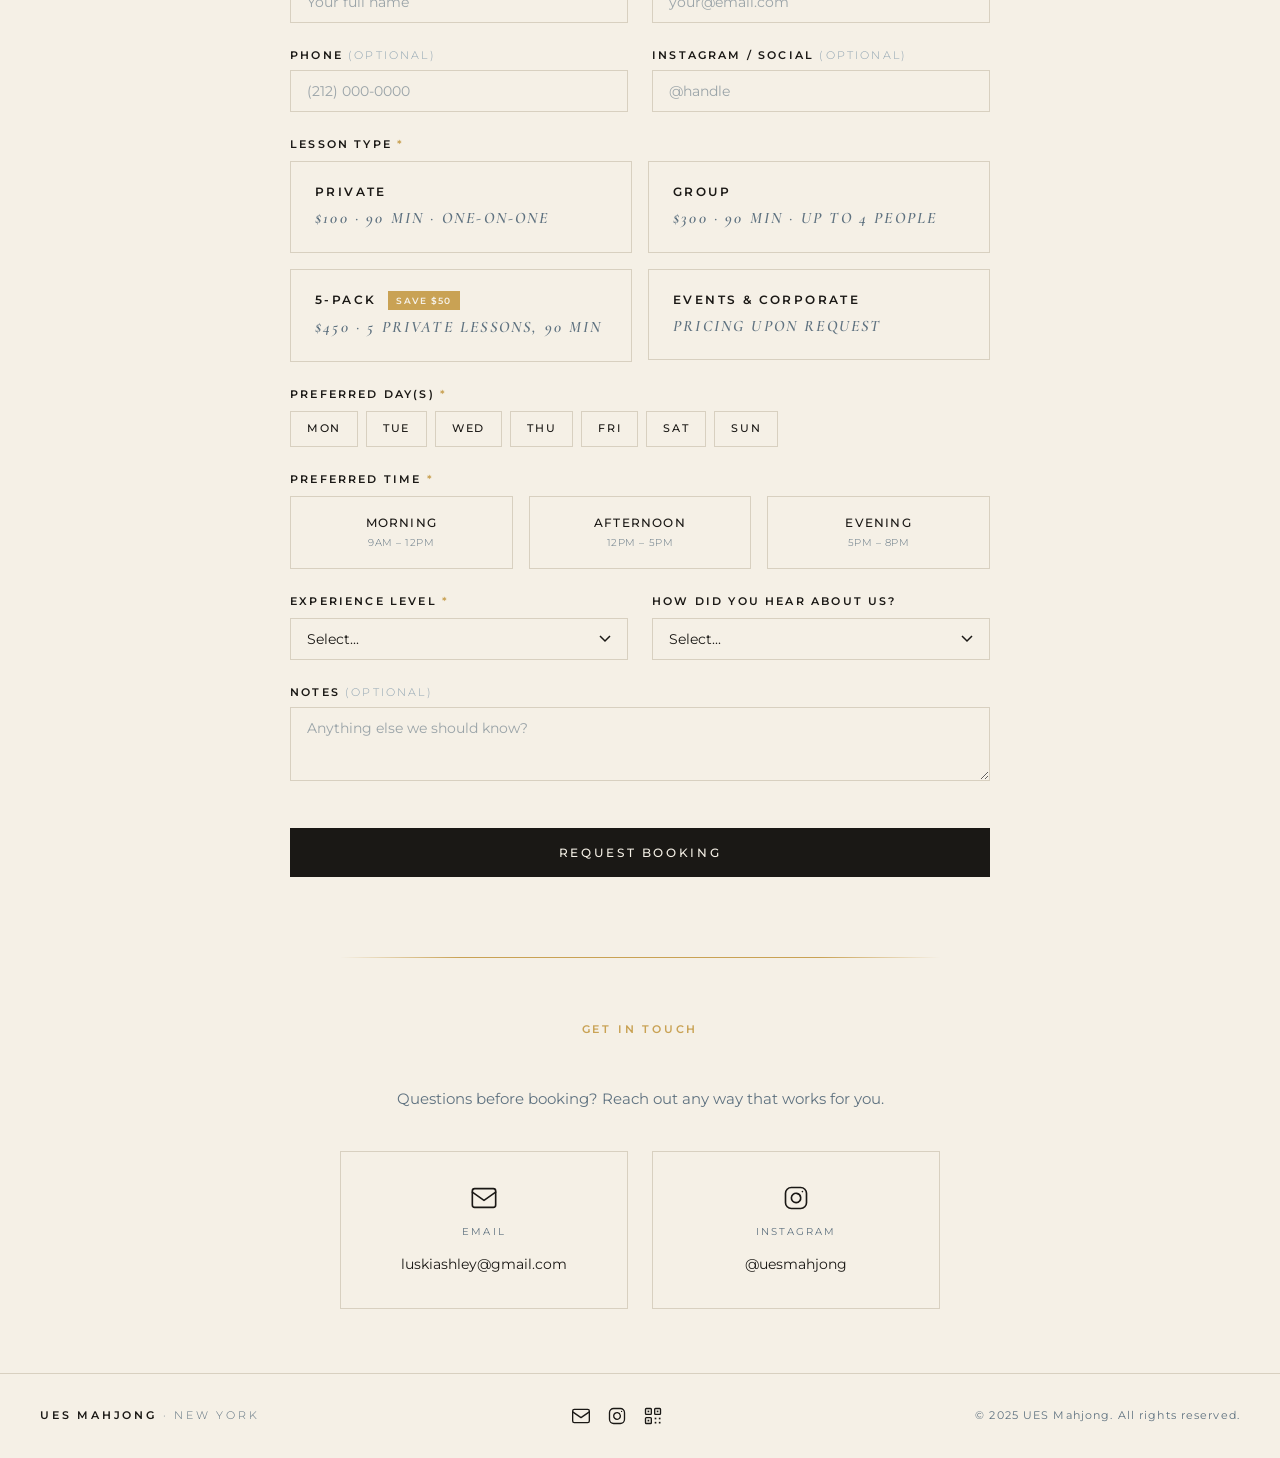
==== commit efb002e6: "Drop 'each' from 5-Pack radio detail for even height" ====
--- a/index.html
+++ b/index.html
@@ -288,7 +288,7 @@
             <input type="radio" name="lesson_type" value="5-Pack Private ($450 · 5 × 90 min)" data-type="5pack" />
             <span class="radio-card-inner">
               <span class="radio-card-title">5-Pack <span class="radio-badge">Save $50</span></span>
-              <span class="radio-card-detail">$450 · 5 private lessons, 90 min each</span>
+              <span class="radio-card-detail">$450 · 5 private lessons, 90 min</span>
             </span>
           </label>
           <label class="radio-card">
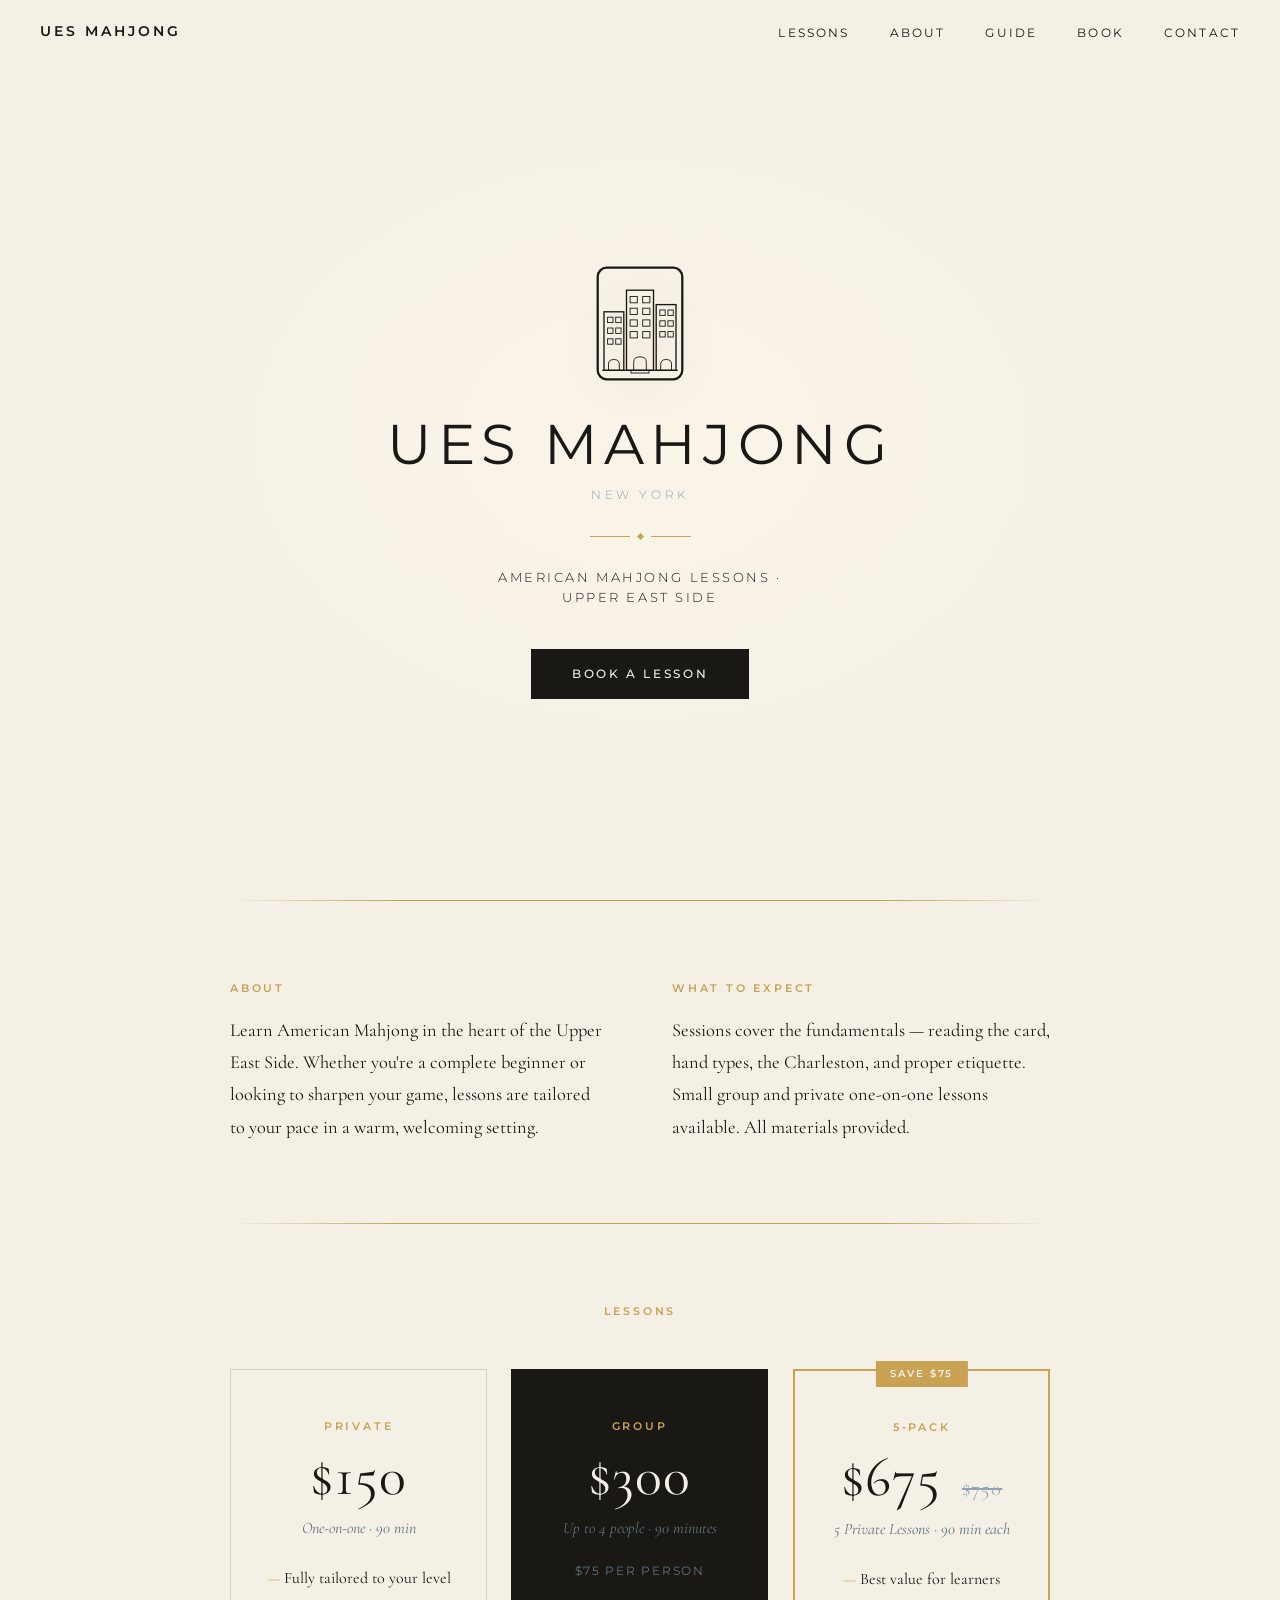
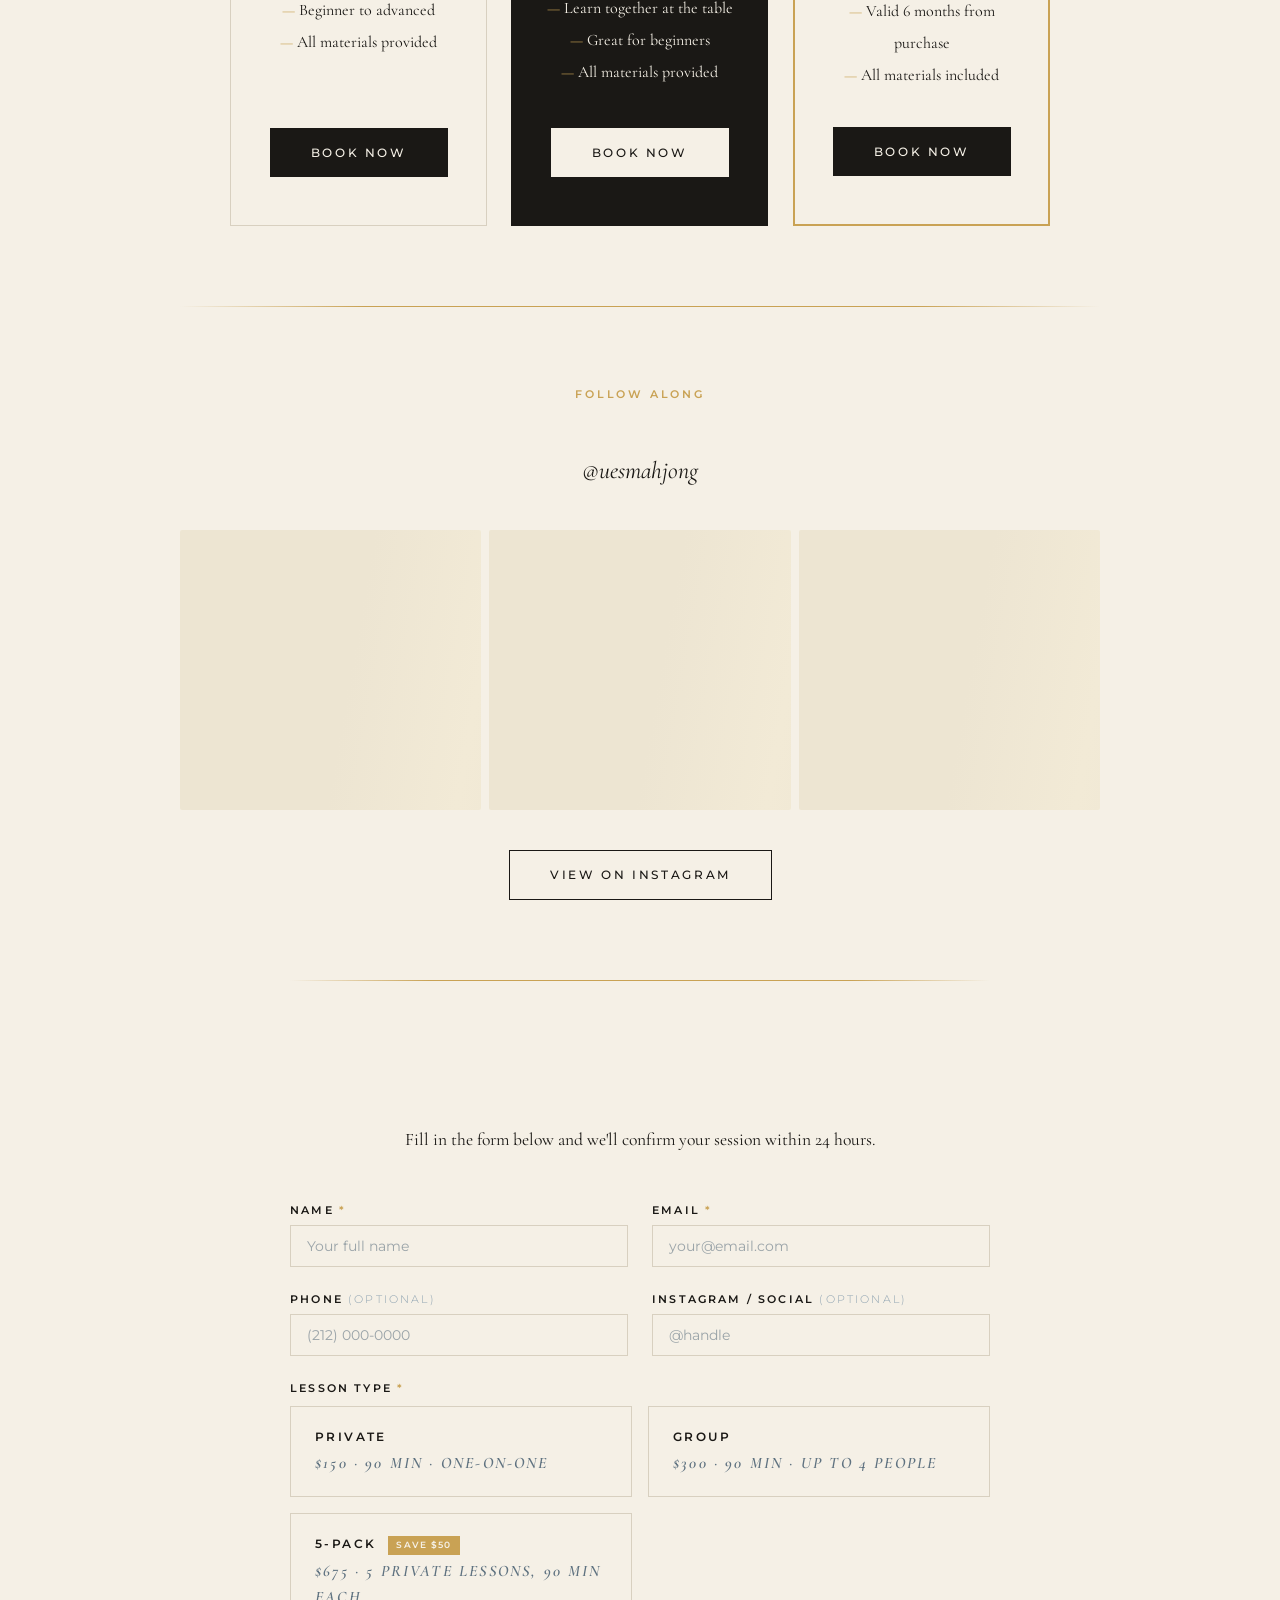
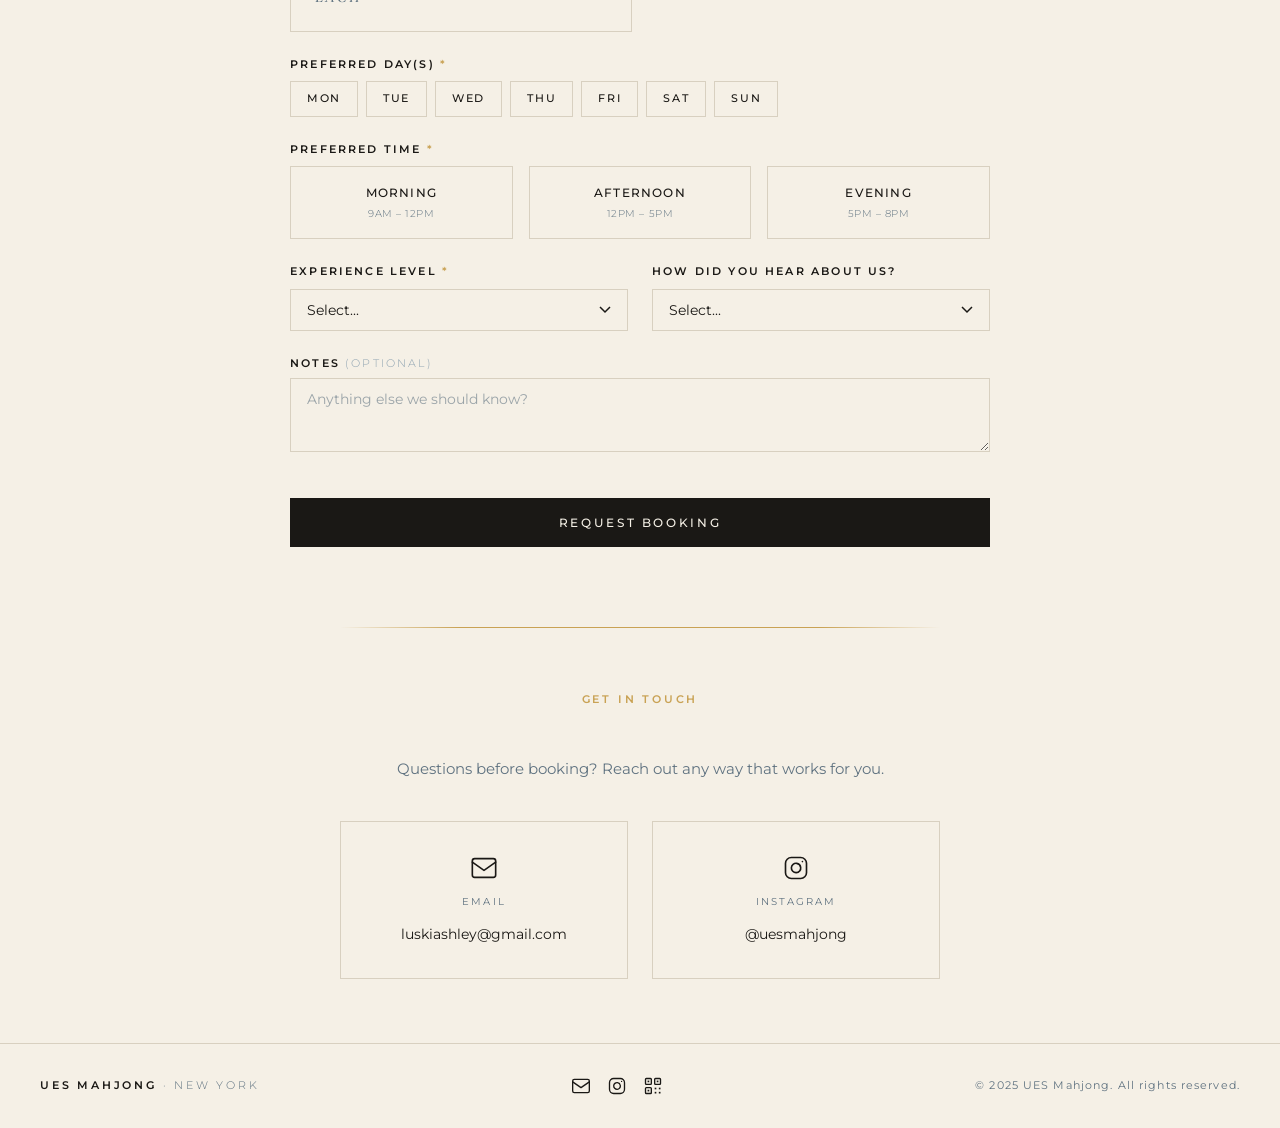
==== commit 786c213c: "Update pricing: Private 50, 5-Pack 75 (Save $75) Co-Authored-By: Claude Sonnet 4.6 <noreply@anthropi" ====
--- a/index.html
+++ b/index.html
@@ -63,11 +63,11 @@
   <nav id="siteNav">
     <a class="nav-logo" href="#top">UES Mahjong</a>
     <ul class="nav-links">
+      <li><a href="#lessons">Lessons</a></li>
       <li><a href="#about">About</a></li>
-      <li><a href="#lessons">Pricing</a></li>
+      <li><a href="guide.html">Guide</a></li>
       <li><a href="#book">Book</a></li>
       <li><a href="#contact">Contact</a></li>
-      <li><a href="guide.html" class="nav-buy">Buy My Guide</a></li>
     </ul>
     <button class="nav-toggle" type="button" aria-label="Open menu" aria-expanded="false" aria-controls="mobileMenu">
       <span></span><span></span><span></span>
@@ -77,11 +77,11 @@
   <dialog id="mobileMenu" class="mobile-menu" aria-label="Site menu">
     <button class="mobile-menu-close" type="button" aria-label="Close menu">&times;</button>
     <ul class="mobile-menu-links">
+      <li><a href="#lessons">Lessons</a></li>
       <li><a href="#about">About</a></li>
-      <li><a href="#lessons">Pricing</a></li>
+      <li><a href="guide.html">Guide</a></li>
       <li><a href="#book">Book</a></li>
       <li><a href="#contact">Contact</a></li>
-      <li><a href="guide.html" class="nav-buy">Buy My Guide</a></li>
     </ul>
   </dialog>
 
@@ -164,14 +164,14 @@
 
       <div class="pricing-card" data-reveal>
         <p class="pricing-type">Private</p>
-        <p class="pricing-amount">$100</p>
+        <p class="pricing-amount">$150</p>
         <p class="pricing-detail">One-on-one · 90 min</p>
         <ul class="pricing-features">
           <li>Fully tailored to your level</li>
           <li>Beginner to advanced</li>
           <li>All materials provided</li>
         </ul>
-        <a class="btn-book" href="#book" data-lesson="private">Book Now</a>
+        <a class="btn-book" href="#book">Book Now</a>
       </div>
 
       <div class="pricing-card pricing-card--featured" data-reveal>
@@ -184,34 +184,22 @@
           <li>Great for beginners</li>
           <li>All materials provided</li>
         </ul>
-        <a class="btn-book btn-book--light" href="#book" data-lesson="group">Book Now</a>
+        <a class="btn-book btn-book--light" href="#book">Book Now</a>
       </div>
 
       <div class="pricing-card pricing-card--package" data-reveal>
-        <span class="pricing-save">Save $50</span>
+        <span class="pricing-save">Save $75</span>
         <p class="pricing-type">5-Pack</p>
-        <p class="pricing-amount">$450 <span class="pricing-original">$500</span></p>
+        <p class="pricing-amount">$675 <span class="pricing-original">$750</span></p>
         <p class="pricing-detail">5 Private Lessons · 90 min each</p>
         <ul class="pricing-features">
           <li>Best value for learners</li>
           <li>Valid 6 months from purchase</li>
           <li>All materials included</li>
         </ul>
-        <a class="btn-book" href="#book" data-lesson="5pack">Book Now</a>
-      </div>
-
-    </div>
-
-    <div class="pricing-card pricing-card--wide" data-reveal>
-      <p class="pricing-type">Events &amp; Corporate</p>
-      <p class="pricing-amount">Inquire</p>
-      <p class="pricing-detail">Parties · Offsites · Custom</p>
-      <ul class="pricing-features">
-        <li>Custom group sizes</li>
-        <li>Venue of your choice</li>
-        <li>Tailored to your event</li>
-      </ul>
-      <a class="btn-book" href="#book" data-lesson="events">Book Now</a>
+        <a class="btn-book" href="#book">Book Now</a>
+      </div>
+
     </div>
   </section>
 
@@ -271,31 +259,24 @@
         <label>Lesson Type <span class="required">*</span></label>
         <div class="lesson-type-options">
           <label class="radio-card">
-            <input type="radio" name="lesson_type" value="Private ($100 · 90 min)" data-type="private" required />
+            <input type="radio" name="lesson_type" value="Private ($150 · 90 min)" required />
             <span class="radio-card-inner">
               <span class="radio-card-title">Private</span>
-              <span class="radio-card-detail">$100 · 90 min · One-on-one</span>
+              <span class="radio-card-detail">$150 · 90 min · One-on-one</span>
             </span>
           </label>
           <label class="radio-card">
-            <input type="radio" name="lesson_type" value="Group ($300 · 90 min · up to 4)" data-type="group" />
+            <input type="radio" name="lesson_type" value="Group ($300 · 90 min · up to 4)" />
             <span class="radio-card-inner">
               <span class="radio-card-title">Group</span>
               <span class="radio-card-detail">$300 · 90 min · Up to 4 people</span>
             </span>
           </label>
           <label class="radio-card">
-            <input type="radio" name="lesson_type" value="5-Pack Private ($450 · 5 × 90 min)" data-type="5pack" />
+            <input type="radio" name="lesson_type" value="5-Pack Private ($675 · 5 × 90 min)" />
             <span class="radio-card-inner">
               <span class="radio-card-title">5-Pack <span class="radio-badge">Save $50</span></span>
-              <span class="radio-card-detail">$450 · 5 private lessons, 90 min</span>
-            </span>
-          </label>
-          <label class="radio-card">
-            <input type="radio" name="lesson_type" value="Events & Corporate (inquire)" data-type="events" />
-            <span class="radio-card-inner">
-              <span class="radio-card-title">Events &amp; Corporate</span>
-              <span class="radio-card-detail">Pricing upon request</span>
+              <span class="radio-card-detail">$675 · 5 private lessons, 90 min each</span>
             </span>
           </label>
         </div>
@@ -583,18 +564,6 @@
       // Fallback: give up after 6s so the section never looks broken
       setTimeout(hide, 6000);
     })();
-
-    // Pre-select lesson type when a Book Now button is clicked
-    document.querySelectorAll('.btn-book[data-lesson]').forEach(function(btn) {
-      btn.addEventListener('click', function() {
-        var key = btn.dataset.lesson;
-        var radio = document.querySelector('input[name="lesson_type"][data-type="' + key + '"]');
-        if (radio) {
-          radio.checked = true;
-          radio.dispatchEvent(new Event('change', { bubbles: true }));
-        }
-      });
-    });
 
     // Show/hide group size field
     document.querySelectorAll('input[name="lesson_type"]').forEach(function(radio) {
--- a/style.css
+++ b/style.css
@@ -593,8 +593,9 @@
 /* ── WIDE PRICING CARD (Events & Corporate) ── */
 .pricing-card--wide {
   margin-top: 1.5rem;
-  padding: 2.25rem 2.5rem;
+  padding: 1.25rem 2.5rem;
   width: 100%;
+  gap: 0.35rem;
 }
 
 .pricing-card--wide .pricing-features {
@@ -602,18 +603,23 @@
   flex-direction: row;
   flex-wrap: wrap;
   justify-content: center;
-  gap: 0.25rem 2rem;
-  margin: 0.25rem 0 1rem;
+  gap: 0 2rem;
+  margin: 0 0 0.5rem;
   padding: 0;
 }
 
-@media (max-width: 600px) {
+.pricing-card--wide .pricing-features li {
+  line-height: 1.6;
+}
+
+@media (max-width: 900px) {
   .pricing-card--wide {
-    padding: 2rem 1.5rem;
+    padding: 1.25rem 1.5rem;
   }
   .pricing-card--wide .pricing-features {
     flex-direction: column;
     gap: 0;
+    margin: 0 0 0.4rem;
   }
 }
 
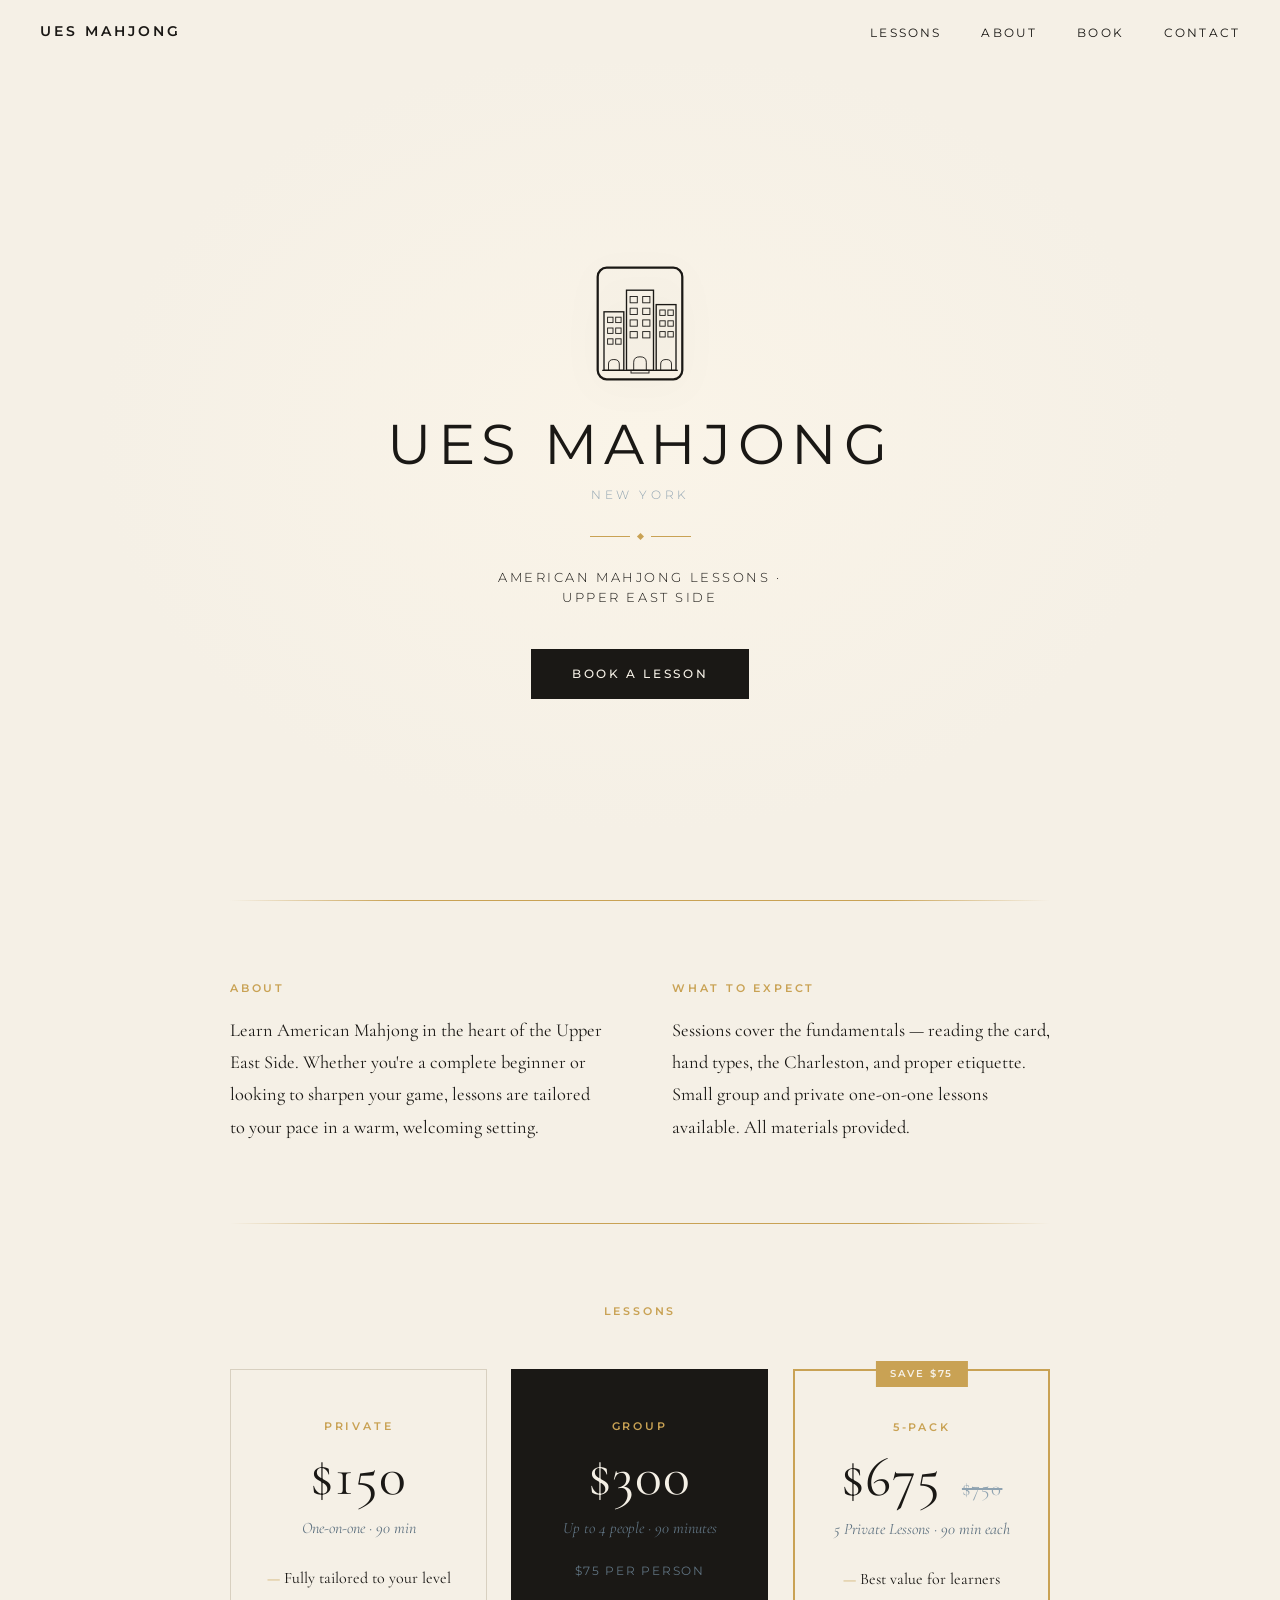
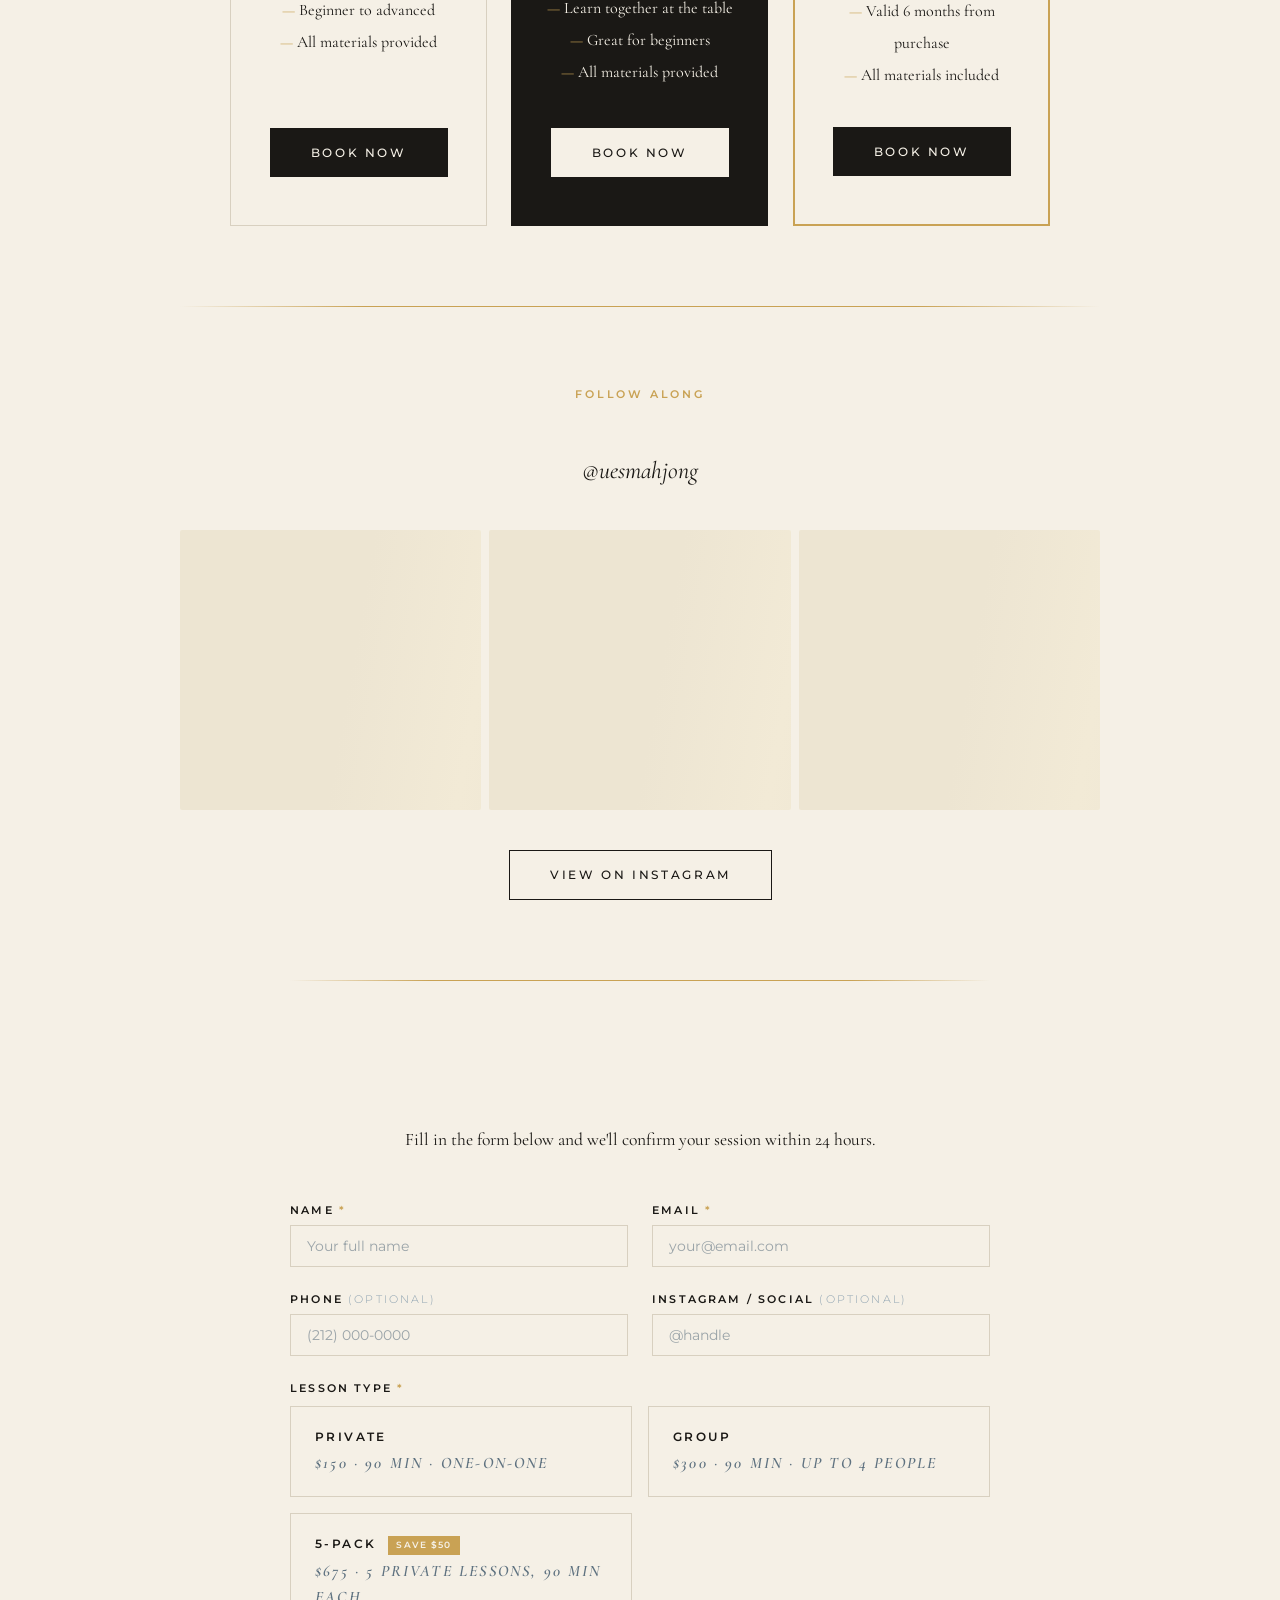
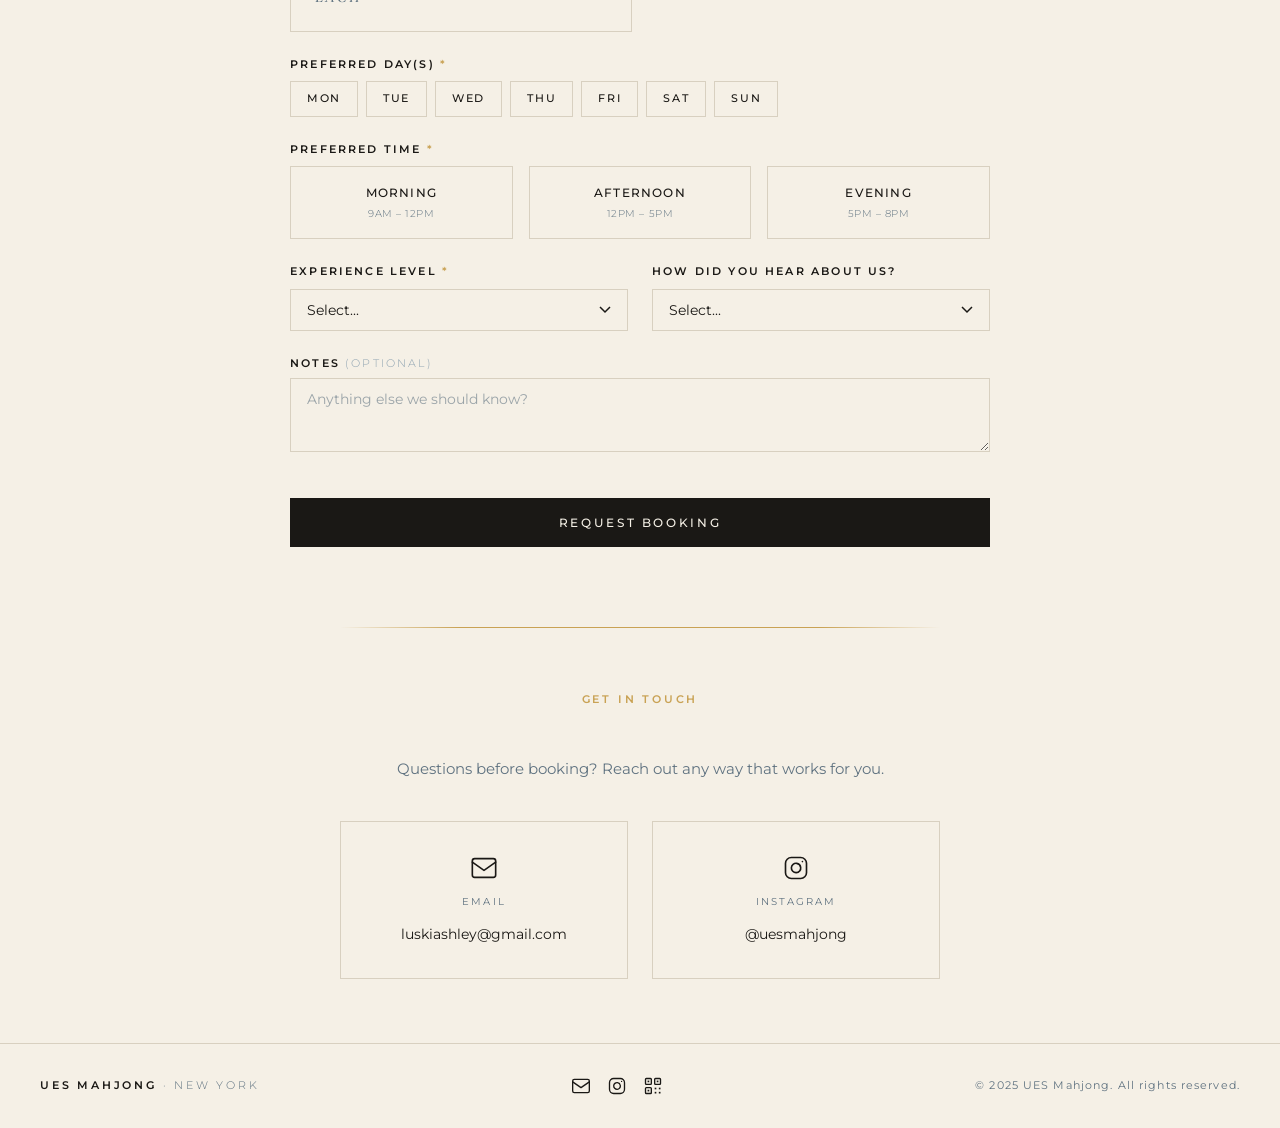
==== commit 6b0fd9e0: "Remove Buy My Guide link from nav Co-Authored-By: Claude Sonnet 4.6 <noreply@anthropic.com> Claude-S" ====
--- a/index.html
+++ b/index.html
@@ -65,7 +65,6 @@
     <ul class="nav-links">
       <li><a href="#lessons">Lessons</a></li>
       <li><a href="#about">About</a></li>
-      <li><a href="guide.html">Guide</a></li>
       <li><a href="#book">Book</a></li>
       <li><a href="#contact">Contact</a></li>
     </ul>
@@ -79,7 +78,6 @@
     <ul class="mobile-menu-links">
       <li><a href="#lessons">Lessons</a></li>
       <li><a href="#about">About</a></li>
-      <li><a href="guide.html">Guide</a></li>
       <li><a href="#book">Book</a></li>
       <li><a href="#contact">Contact</a></li>
     </ul>
